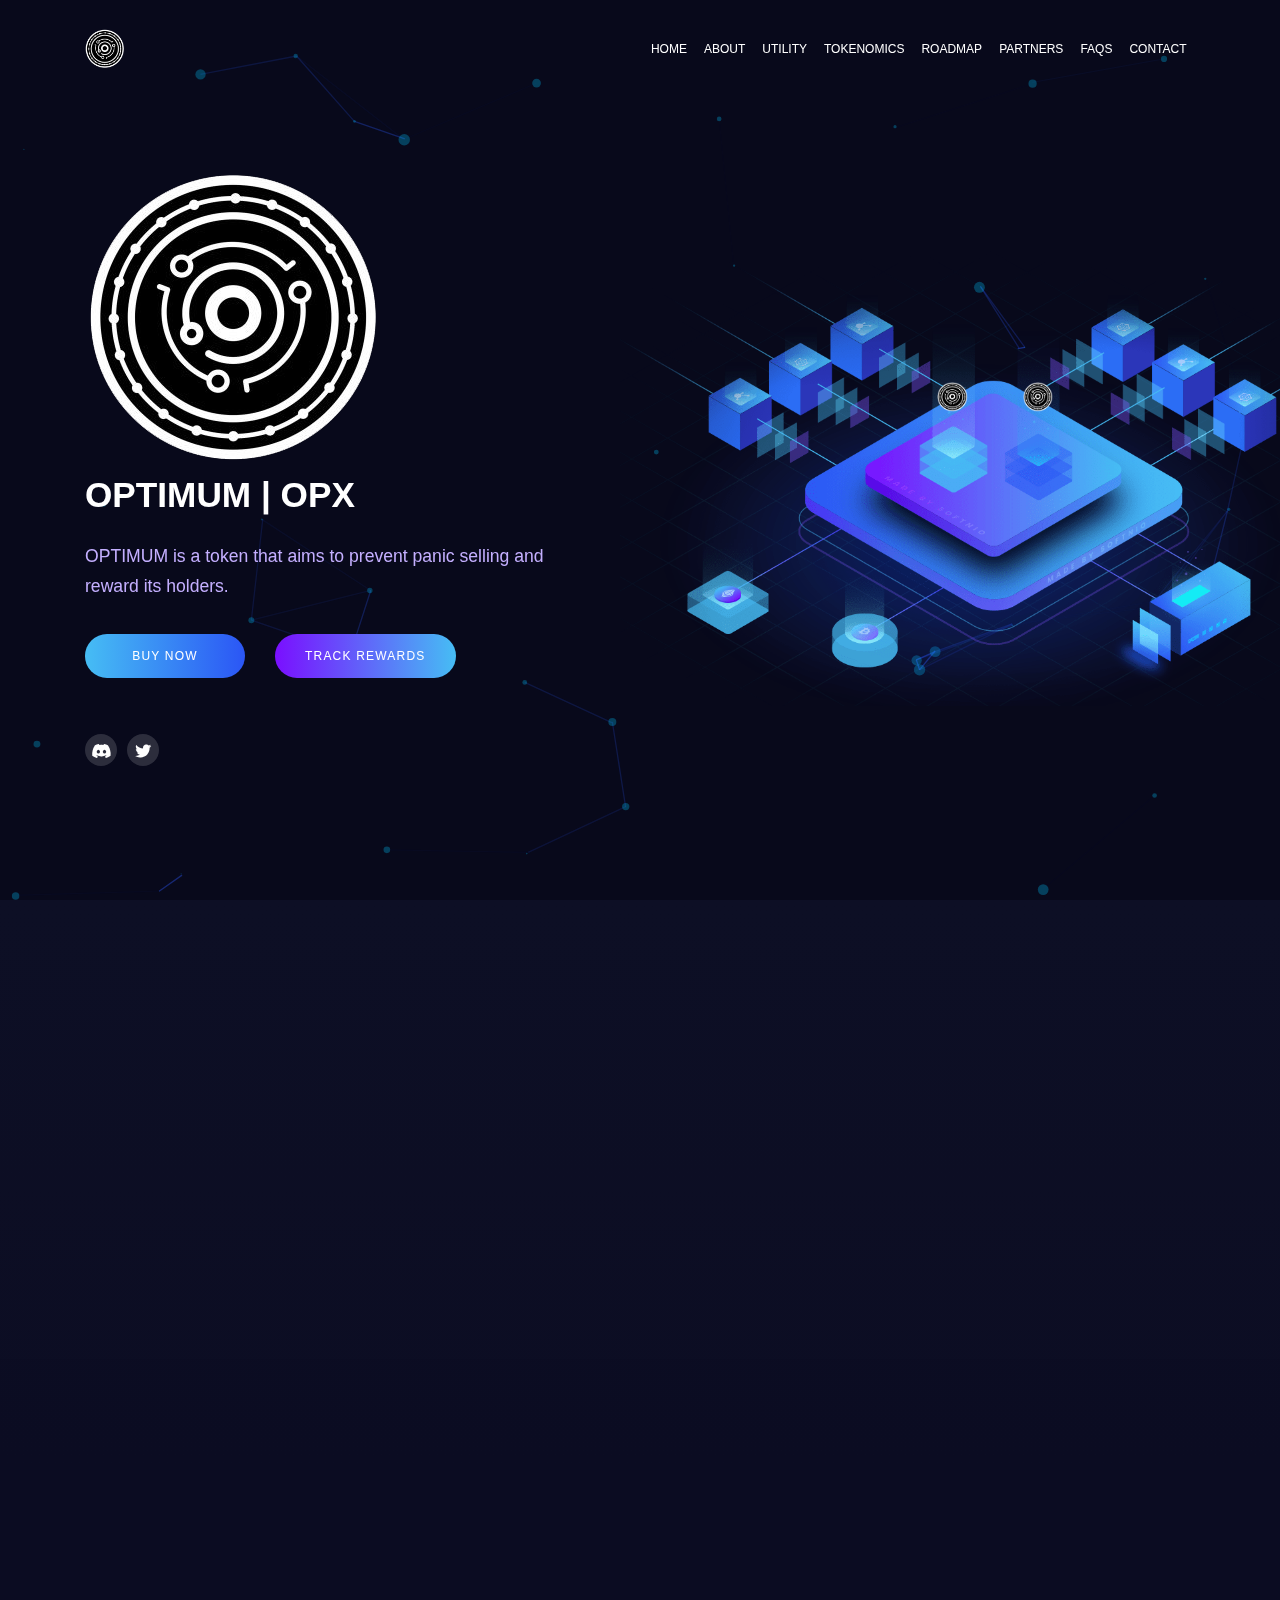
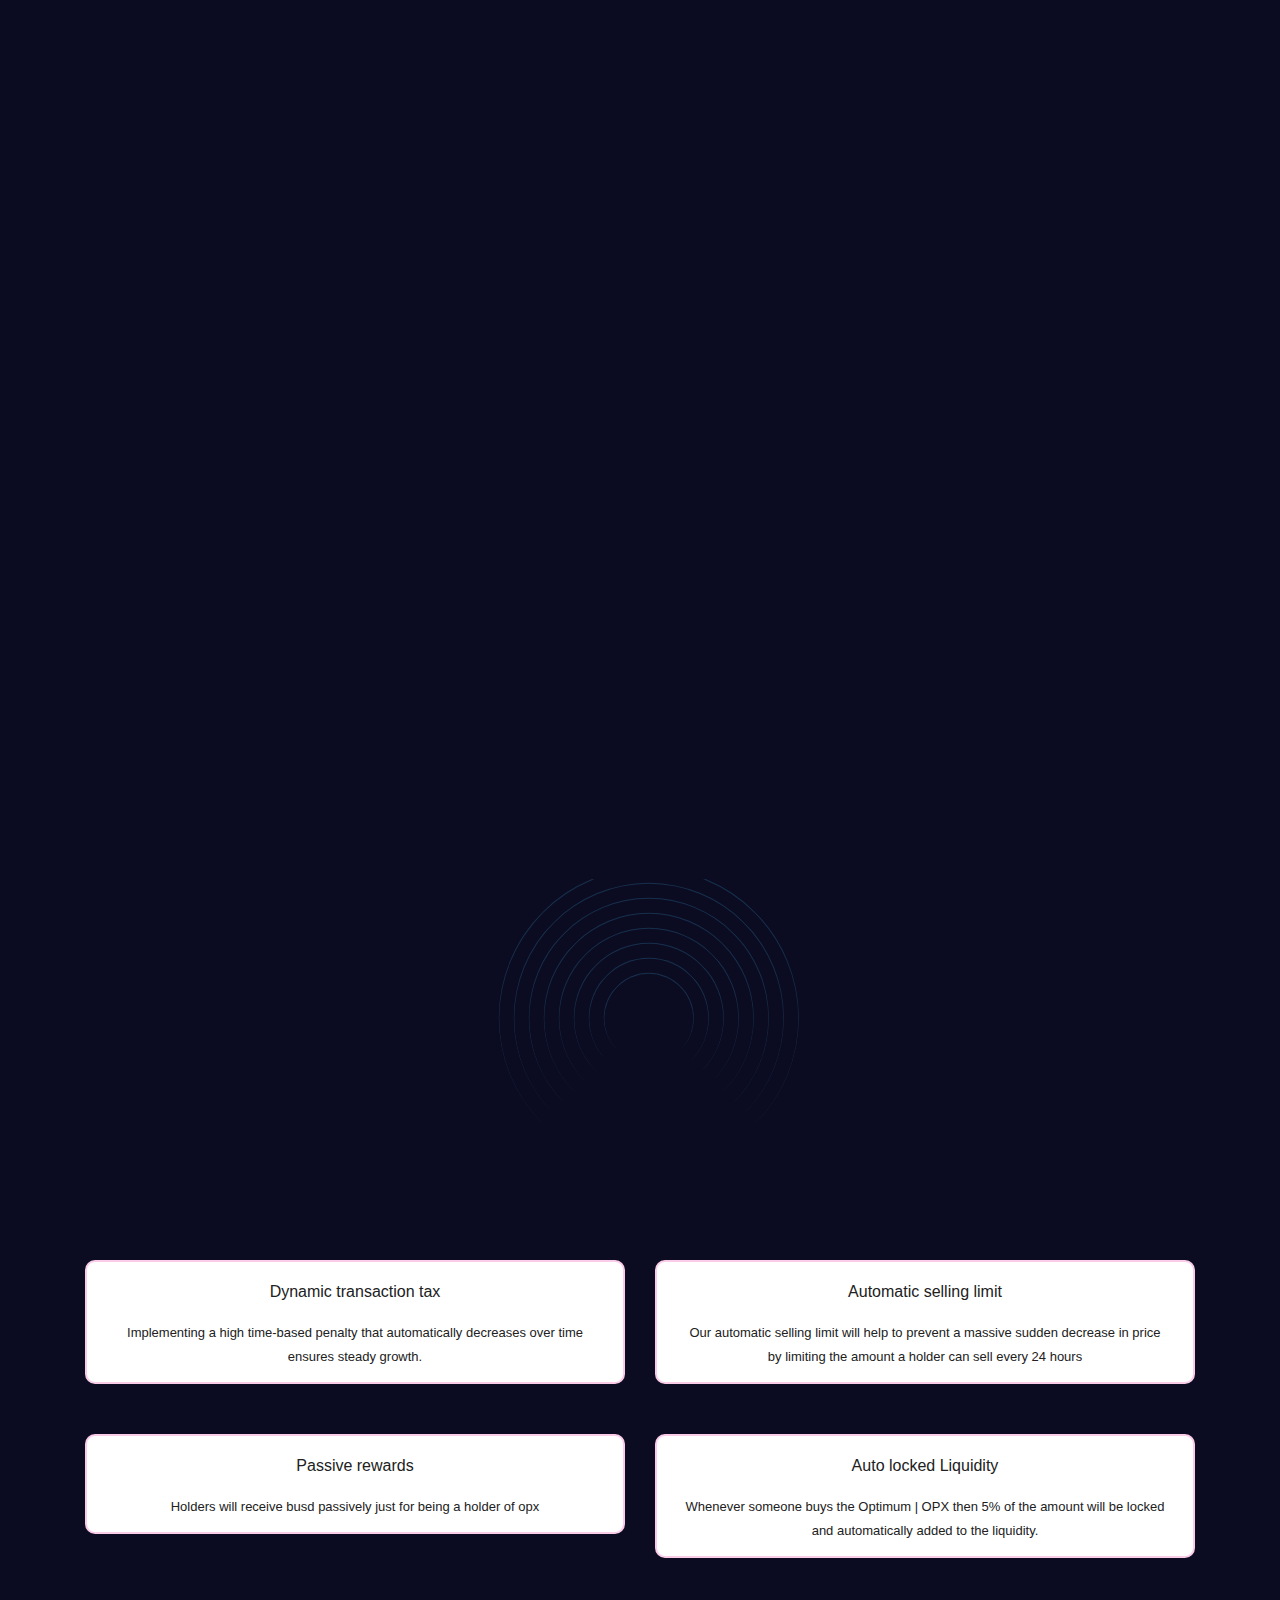
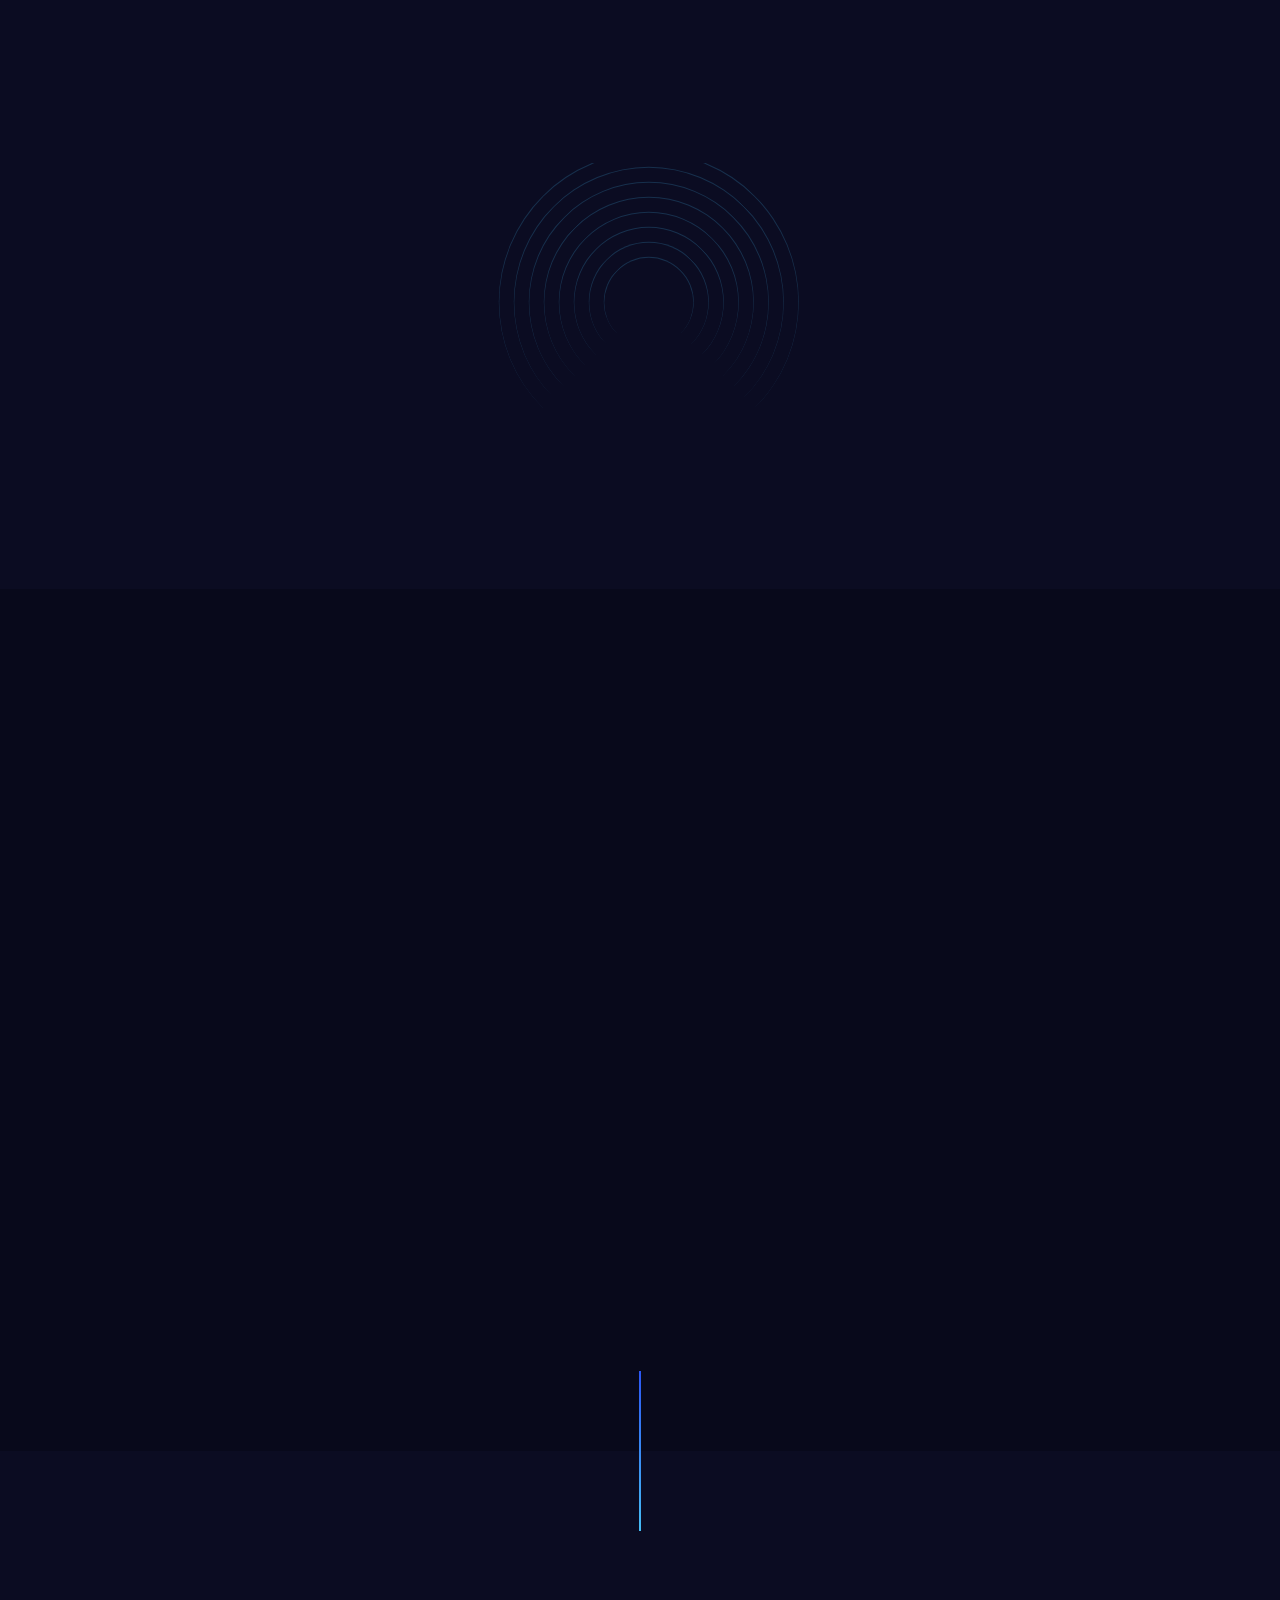
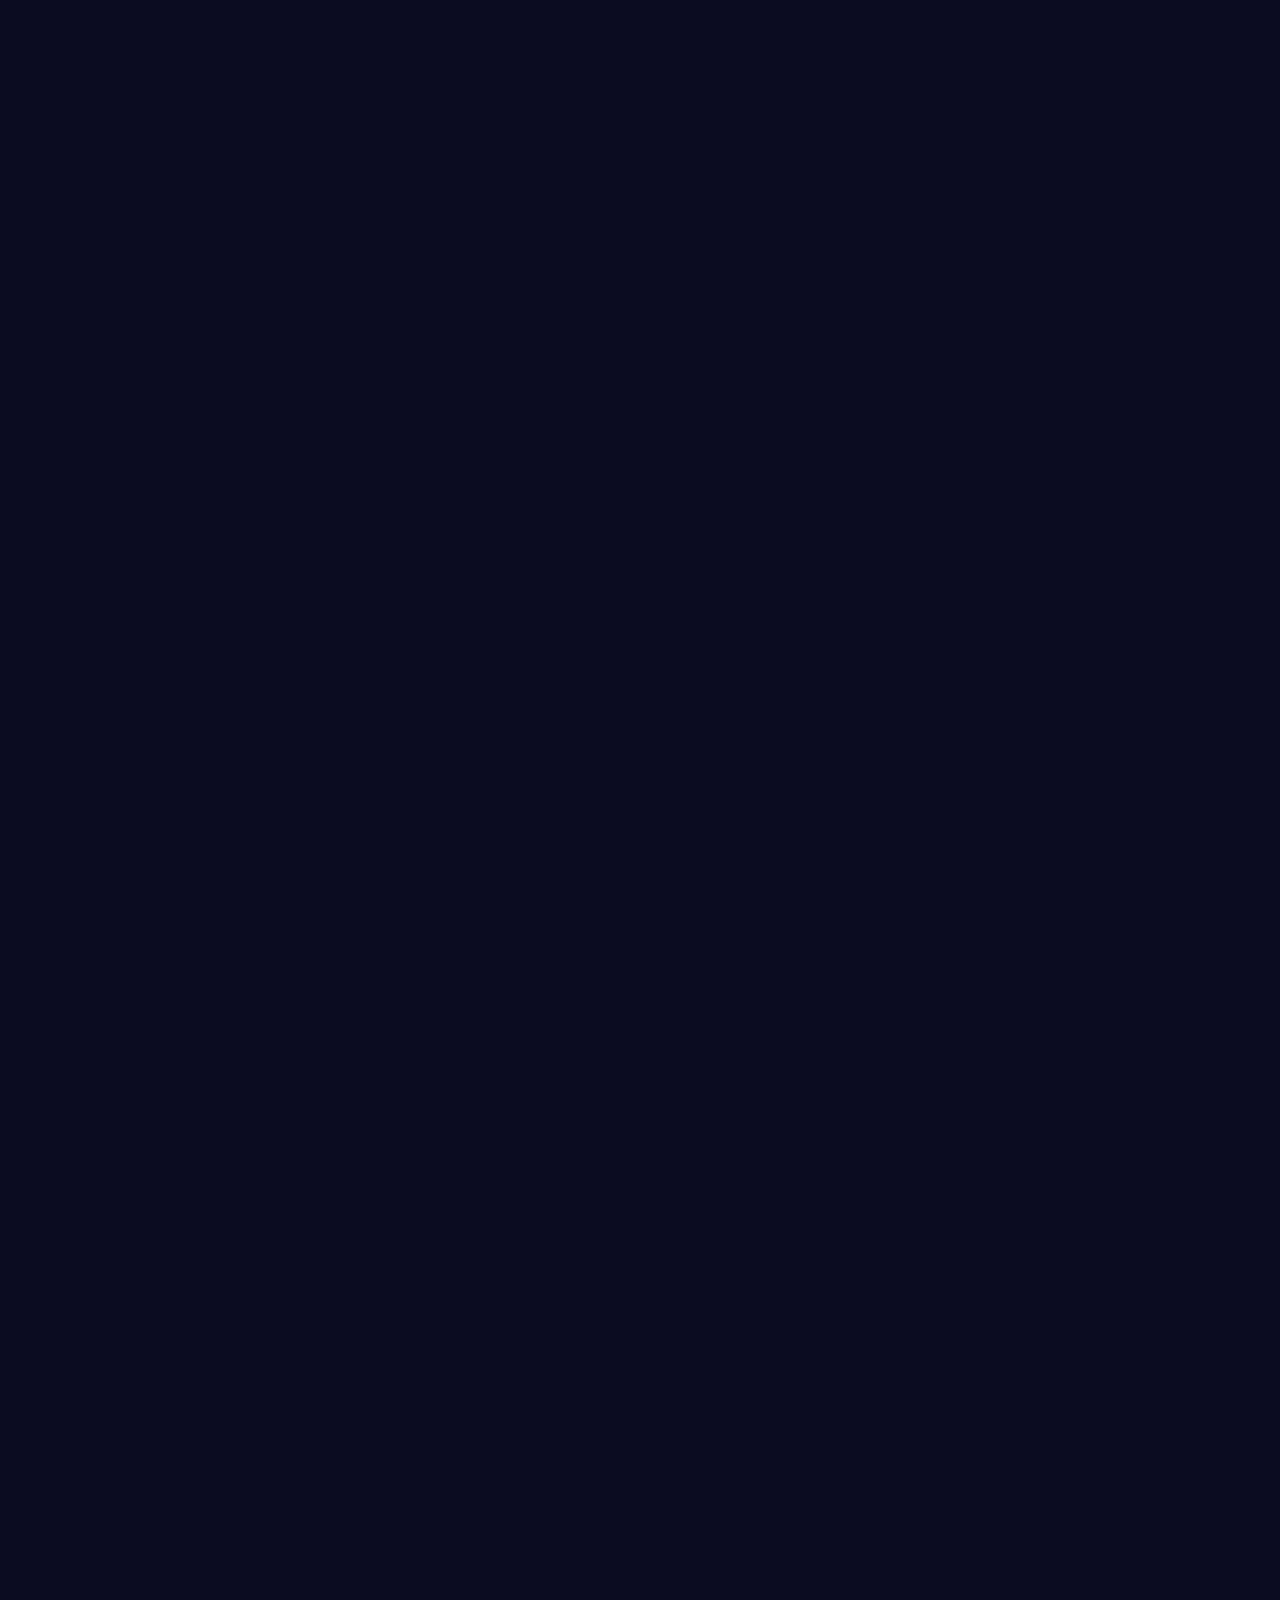
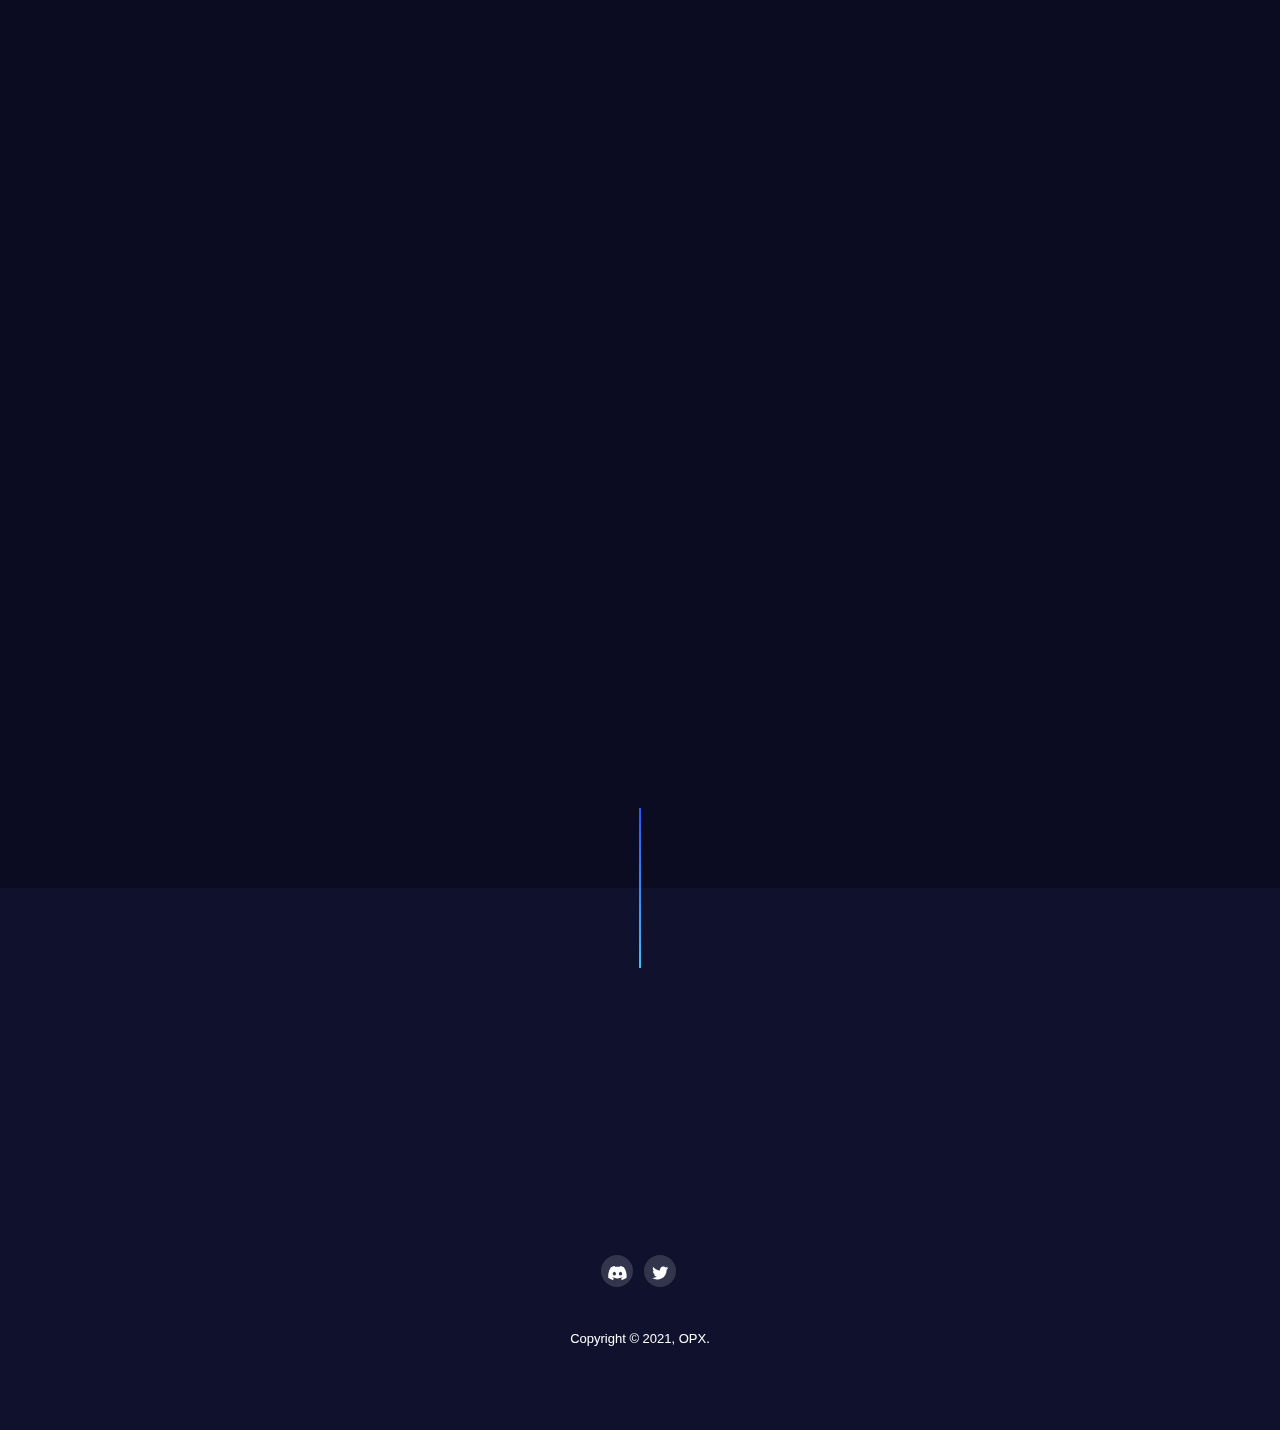
==== index.html @ 4431fa27 "done" ====
<!DOCTYPE html>
<html lang="zxx" class="js">
<head>
	<meta charset="utf-8">
<meta name="author" content="Softnio">
<meta name="viewport" content="width=device-width, initial-scale=1, shrink-to-fit=no">
<meta name="description" content="">
<!-- Fav Icon  -->
<link rel="shortcut icon" href="images/opx_logo.png">
<!-- Site Title  -->
<title>Optimum | OPX</title>
<!-- Bundle and Base CSS -->
<link rel="stylesheet" href="./assets/css/vendor.bundle.css">
<link rel="stylesheet" href="./assets/css/style-dark.css" id="changeTheme">
<!-- Extra CSS -->
<link rel="stylesheet" href="./assets/css/theme.css">
<link rel="stylesheet" href="./assets/css/custom.css">
<link href="https://cdnjs.cloudflare.com/ajax/libs/font-awesome/5.13.0/css/all.min.css" rel="stylesheet">



<style type="text/css">

.features-section {
    padding-top: 60px;
    padding-bottom: 50px;
}
.features-heading h2 {
    color: #212121;
    text-align: center;
    font-family: "Montserrat", sans-serif;
    font-size: 30px;
    font-weight: 400;
    padding-bottom: 10px;
}
.features-heading p {
    color: #212121;
    text-align: center;
    font-family: "Montserrat", sans-serif;
    font-size: 17px;
    font-weight: 300;
    padding-bottom: 70px;
}
.features-wrap {
    background: #fff none repeat scroll 0 0;
    border: 2px solid #fbcce8;
    border-radius: 10px;
    margin-bottom: 50px;
    padding: 20px 25px 13px;
}
.features-wrap h3 {
    color: #212121;
    text-align: center;
    font-family: "Montserrat", sans-serif;
    font-size: 16px;
    font-weight: 400;
    padding-bottom: 10px;
}
.features-wrap p {
    color: #212121;
    text-align: center;
    font-family: "Montserrat", sans-serif;
    font-size: 13px;
    font-weight: 300;
}
.features-wrap:hover {
    background: #fff none repeat scroll 0 0;
    border: 2px solid #fbcce8;
    border-radius: 10px;
    margin-bottom: 50px;
    padding: 20px 25px 13px;
    box-shadow: 0 7px 10px -3px gray;
    transition: 1s ease;
}
.features-img img {
    display: block;
    margin: 0px auto;
}



    
</style>




</head>


    <body class="nk-body body-wider theme-dark mode-onepage">

	<div class="nk-wrap">
		<header class="nk-header page-header is-transparent is-sticky is-shrink is-dark" id="header">
		    <!-- Header @s -->
            <div class="header-main">
                <div class="header-container container">
                    <div class="header-wrap">
                        <!-- Logo @s -->
                        <div class="header-logo logo animated" data-animate="fadeInDown" data-delay=".65">
                            <a href="./" class="logo-link">
                                <img class="logo-dark" src="./images/opx_logo.png" srcset="images/opx_logo.png 2x" alt="logo">
                                <img class="logo-light" src="./images/opx_logo.png" srcset="images/opx_logo.png 2x" alt="logo">

                            </a>
                        </div>

                        <!-- Menu Toogle @s -->
                        <div class="header-nav-toggle">
                            <a href="#" class="navbar-toggle" data-menu-toggle="example-menu-04">
                                <div class="toggle-line">
                                    <span></span>
                                </div>
                            </a>
                        </div>

                        <!-- Menu @s -->
                        <div class="header-navbar header-navbar-s1">
                            <nav class="header-menu" id="example-menu-04">
                                <ul class="menu menu-s2 animated" data-animate="fadeInDown" data-delay=".75">
                                    <li class="menu-item"><a class="menu-link nav-link" href="#home">Home</a></li>
                                    <li class="menu-item"><a class="menu-link nav-link" href="#about">About</a></li>
                                    <li class="menu-item"><a class="menu-link nav-link" href="#utility">Utility</a></li>
                                    <li class="menu-item"><a class="menu-link nav-link" href="#tokenomics">Tokenomics</a></li>
                                    <li class="menu-item"><a class="menu-link nav-link" href="#roadmap">Roadmap</a></li>
                                    <li class="menu-item"><a class="menu-link nav-link" href="#partners">Partners</a></li>
                                    <li class="menu-item"><a class="menu-link nav-link" href="#faqs">Faqs</a></li>
                                    <li class="menu-item"><a class="menu-link nav-link" href="#contact">Contact</a></li>
                                </ul>
                                <ul class="menu-btns animated" data-animate="fadeInDown" data-delay=".85">
                                    <!-- <li><a href="dapp.html" class="btn btn-rg btn-auto btn-outline btn-grad on-bg-theme btn-round"><span>Buy Now</span></a></li> -->
                                    
                                </ul>
                            </nav>
                        </div><!-- .header-navbar @e -->
                    </div>                                                
                </div>
            </div><!-- .header-main @e -->
            <!-- Banner @s -->
            <div class="header-banner bg-theme-dark">
                <div class="nk-banner">
                    <div class="banner banner-mask-fix banner-fs banner-single tc-light">
                        <div class="banner-wrap">
                            <div class="container">
                                <div class="row align-items-center justify-content-center gutter-vr-30px" id="home">
                                    <div class="col-lg-6 order-lg-last">
                                        <div class="banner-gfx banner-gfx-re-s3 animated" data-animate="fadeInUp" data-delay="1.25">
                                            <img src="./images/dark/gfx-d-dark.png" alt="header">
                                            <img class="banner-gfx-icon banner-gfx-icon-1" src="./images/opx_logo.png" alt="">
                                            <img class="banner-gfx-icon banner-gfx-icon-2" src="./images/opx_logo.png" alt="">
                                        </div>
                                    </div>
                                    <div class="col-lg-6">
                                        <div class="banner-caption wide-auto text-center text-lg-left">
                                            <img src="./images/opx_logo.png">
                                            <div class="cpn-head mt-0">
                                                <h1 class="title title-xl-2 title-semibold animated" data-animate="fadeInUp" data-delay="1.35">OPTIMUM | OPX</h1>
                                            </div>
                                            <div class="cpn-text cpn-text-s1">
                                                <p class="lead animated" data-animate="fadeInUp" data-delay="1.45">OPTIMUM is a token that aims to prevent panic selling and reward its holders.</p>
                                            </div>
                                            <div class="cpn-btns">
                                                <ul class="btn-grp animated" data-animate="fadeInUp" data-delay="1.55">
                                                    <li><a href="dapp.html" class="btn btn-md btn-grad btn-round">Buy Now</a></li>
                                                    <li><a href="#tokenomics" class="btn btn-md btn-grad btn-grad-alternet btn-round">Track Rewards</a></li>
                                                </ul>
                                            </div>
                                            <div class="cpn-social">
                                                <ul class="social">
                                                    <li class="animated" data-animate="fadeInUp" data-delay="1.65"><a href="https://discord.gg/6Gma3mVf8D"><em class="social-icon fab fa-discord"></em></a></li>
                                                    <li class="animated" data-animate="fadeInUp" data-delay="1.7"><a href="https://twitter.com/Optimumopx"><em class="social-icon fab fa-twitter"></em></a></li>
                                                    
                                                    
                                                </ul>
                                            </div>
                                        </div>
                                    </div><!-- .col -->
                                </div><!-- .row -->
                            </div>
                        </div>
                    </div>
                </div><!-- .nk-banner -->
                <div class="nk-ovm mask-c-dark shape-v mask-contain-bottom"></div>
                
                <!-- Place Particle Js -->
                <div id="particles-bg" class="particles-container particles-bg" data-pt-base="#00c0fa" data-pt-base-op=".3" data-pt-line="#2b56f5" data-pt-line-op=".5" data-pt-shape="#00c0fa" data-pt-shape-op=".2"></div>
            </div>
			<!-- .header-banner @e -->
		</header>
    
        <main class="nk-pages">
            <section class="section mask-c-blend-dark bg-theme-dark-alt tc-light ov-h" id="ico">
                <div class="container">
                    <!-- Block @s -->
                    <div class="nk-block nk-block-text-wrap" id="about">
                        <div class="row align-items-center justify-content-center justify-content-md-between gutter-vr-30px">
                            <div class="col-mb-9 col-sm-7 col-md-6 col-lg-5 order-md-last">
                                <div class="nk-block-img animated" data-animate="fadeInUp" data-delay=".1">
                                    <iframe width="560" height="315" src="https://www.youtube.com/embed/Paxa7x7nkhI" title="YouTube video player" frameborder="0" allow="accelerometer; autoplay; clipboard-write; encrypted-media; gyroscope; picture-in-picture" allowfullscreen></iframe>
                                    <!--<img src="./images/anim.gif" alt="app">-->
                                </div>
                            </div>
                            <div class="col-sm-10 col-md-6 text-center text-md-left">
                                <div class="nk-block-text">
                                    <h2 class="title animated" data-animate="fadeInUp" data-delay=".2">Prevent Panic Selling </h2>
                                    <p class="lead animated" data-animate="fadeInUp" data-delay=".3">Optimum aims to prevent panic selling by enacting a high 30% selling penalty for the first week (7 days) from the time each holder purchase their tokens. After 7 days of holding the token the penalty will be automatically decreased to 13%.</p>
                                    
                                    </a>
                                </div>
                            </div>
                        </div><!-- .row -->
                    </div><!-- .block @e -->
                </div>
            </section>
            <!-- // -->
            <section class="section bg-theme-dark-alt tc-light py-0 ov-h">
                <div class="container">
                    <!-- Block @s -->
                    <div class="nk-block nk-block-features-2">
                        <div class="row align-items-center gutter-vr-30px justify-content-center justify-content-md-between">
                            <div class="col-mb-9 col-sm-7 col-md-6 col-lg-5">
                                <div class="gfx py-4 animated" data-animate="fadeInUp" data-delay=".1">
                                    <img src="./images/anim2.gif" alt="gfx">
                                </div>
                            </div><!-- .col -->
                            <div class="col-sm-10 col-md-6 text-center text-md-left">
                                <!-- Section Head @s -->
                                <div class="nk-block-text">
                                    <h4 class="title title-lg animated" data-animate="fadeInUp" data-delay=".2">About</h4>
                                    <p class="lead animated" data-animate="fadeInUp" data-delay=".3">OPX was designed to deter panic-selling with a high selling penalty for the first 3 months. Every time when a holder buys OPX, after 3 months (92 days) from that purchase date the fee will automatically decrease 5%. Also OPX will have community voting where holders can vote on what the funds in the community wallet go towards.</p>
                                   
                                </div>
                            </div>
                        </div><!-- .row -->
                    </div><!-- .block @e -->
                </div>
            </section>


            <section class="section bg-theme tc-light">
                <div class="container">

                            <h4 class="title title-lg animated text-center" data-animate="fadeInUp" data-delay=".2">OPTIMUM SOLUTION</h4>
                            <br>
                            <br>
                    <div class="nk-block nk-block-features-2">
                        <div class="row align-items-center gutter-vr-30px justify-content-center justify-content-md-between">
                            
                            <!-- <div class="col-mb-9 col-sm-3 col-md-3 col-lg-3">
                                <div>
                                    <h5>Industry Problem</h5>
                                    <br>
                                    <h6 class="title title-s6 title-xs-s2">Panic-Selling</h6>
                                    <h6 class="title title-s6 title-xs-s2">Holders don't have input on projects</h6>
                                    <h6 class="title title-s6 title-xs-s2">No assets to back projects</h6>
                                    <h6 class="title title-s6 title-xs-s2">Holders Losing gains</h6>
                                    <h6 class="title title-s6 title-xs-s2">Lack of community engagement</h6>
                                </div> 
                               </div> 
                            <div class="col-mb-9 col-sm-3 col-md-3 col-lg-3">
                                <div>
                                    <h5>Optimum Solution</h5>
                                    <br>
                                    <h6 class="title title-s6 title-xs-s2">High early selling penalty</h6>
                                    <h6 class="title title-s6 title-xs-s2">Community Voting</h6>
                                    <h6 class="title title-s6 title-xs-s2">Assets gained from fund wallet</h6>
                                    <h6 class="title title-s6 title-xs-s2">Time-based fee penalty</h6>
                                    <h6 class="title title-s6 title-xs-s2">Consistently engage with holders</h6>
                                </div>
                            </div>  -->
                            <div class="col-sm-10 col-md-6 text-center text-md-left col-lg-6">
                                <div class="nk-block-text">
                                    <h5 class="animated text-center" data-animate="fadeInUp" data-delay=".2">INDUSTRY CHALLENGES | Our Solutions</h5>
                                    <br>
                                    <p class="lead animated text-center" data-animate="fadeInUp" data-delay=".3">Optimum was created with the mission of solving some of the greatest problems that are present in the market which includes manipulation, tweets, and panic-selling. That is why we impose a very high selling penalty for the first 7 days to act as a deterrent to these issues.</p>
                                   
                                </div>
                            </div>
                        </div> 
                    </div> 
                </div>
            </section>
            <!-- // -->


            <section class="section bg-theme-dark-alt tc-light">
                <div class="container">
                    <div class="section-head text-center wide-auto-sm tc-light" id="utility">
                        <div class="section-head-line">
							<span class="line-1"></span><span class="line-2"></span><span class="line-3"></span><span class="line-4"></span>
							<span class="line-5"></span><span class="line-6"></span><span class="line-7"></span><span class="line-8"></span>
						</div>
                        <h2 class="title title-s4 animated" data-animate="fadeInUp" data-delay=".1" title="APPS">Functions</h2>
                        <p class="animated" data-animate="fadeInUp" data-delay=".2">Optimum will focus on 3 core functions for the project.</p>
                    </div>
                    <!-- Block @s -->
                    <div class="nk-block nk-block-text-wrap">
                        <div class="row align-items-center justify-content-center justify-content-md-between gutter-vr-30px">


                            <section id="features" class="features-section">
        <div class="container">
            <div class="row wow fadeIn" data-wow-delay="0.2s" style="visibility: visible; animation-delay: 0.2s; animation-name: fadeIn;">
                
                <!--col-md-12-->
                <div class="col-md-6 col-lg-6 features-text">
                    <div class="features-wrap">
                        <div class="features-content">
                            <h3>Dynamic transaction tax</h3>
                            <p>Implementing a high time-based penalty that automatically decreases over time ensures steady growth.</p>
                        </div>
                        <!--features-content-->
                    </div>
                    <!--features-wrap-->
                    <div class="features-wrap">
                        <div class="features-content">
                            <h3>Passive rewards </h3>
                            <p>Holders will receive busd passively just for being a holder of opx</p>
                        </div>
                        <!--features-content-->
                    </div>
                    
                </div>
                <!--
                <div class="col-md-4 col-lg-4 hidden-md-down">
                    <div class="features-img">
                        <img src="./images/opx_logo.png" alt="features-img">
                    </div>
                    
                </div>
                -->
                <div class="col-md-6 col-lg-6 features-text">
                    <div class="features-wrap">
                        <div class="features-content">
                            <h3>Automatic selling limit </h3>
                            <p>Our automatic selling limit will help to prevent a massive sudden decrease in price by limiting the amount a holder can sell every 24 hours</p>
                        </div>
                        <!--features-content-->
                    </div>
                    <!--features-wrap-->
                    <div class="features-wrap">
                        <div class="features-content">
                            <h3>Auto locked Liquidity</h3>
                            <p>Whenever someone buys the Optimum | OPX then 5% of the amount will be locked and automatically added to the liquidity.</p>
                        </div>
                        <!--features-content-->
                    </div>
                    <!--features-wrap-->
                    
                    <!--features-wrap-->
                </div>
                <!--col-md-6-->
            </div>
            <!--row-->
        </div>


        <!--container-->
    </section>


                        </div><!-- .row -->
                    </div><!-- .block @e -->
                </div>
            </section>
            <!-- // -->

            <section class="section bg-theme-dark-alt tc-light">
                <div class="container">
                    <div class="section-head text-center wide-auto-sm tc-light" id="utility">
                        <div class="section-head-line">
                            <span class="line-1"></span><span class="line-2"></span><span class="line-3"></span><span class="line-4"></span>
                            <span class="line-5"></span><span class="line-6"></span><span class="line-7"></span><span class="line-8"></span>
                        </div>
                        <h2 class="title title-s4 animated" data-animate="fadeInUp" data-delay=".1" title="Trust Wallet">Buy using TrustWallet</h2>
                        <p class="animated" data-animate="fadeInUp" data-delay=".2">Follow the steps below to buy our token on TrustWallet.</p>
                    </div>
                    <!-- Block @s -->
                    <div class="nk-block nk-block-text-wrap">
                        <div class="row align-items-center justify-content-center justify-content-md-between gutter-vr-30px">


<!-- <section id="features" class="features-section text-center">
        <div class="container" class="text-center">
            <div class="row wow fadeIn" data-wow-delay="0.2s" style="visibility: visible; animation-delay: 0.2s; animation-name: fadeIn;">
                
                <div class="col-md-6 col-lg-6 features-text">
                    <div class="features-wrap">
                        <div class="features-content">
                            <h3>Step 1</h3>
                            <p>Open your trustwallet app and Goto Dapps Tab.</p>
                        </div>
                    </div>
                    <div class="features-wrap">
                        <div class="features-content">
                            <h3>Step 3</h3>
                            <p>Now Click on Connect to connect your wallet and give permission.</p>
                        </div>
                    </div>
                </div> 
                <div class="col-md-6 col-lg-6 features-text">
                    <div class="features-wrap">
                        <div class="features-content">
                            <h3>Step 2</h3>
                            <p>Enter our website url https://opx.gorengo.com/ And Click Buy Now</p>
                        </div>
                    </div>
                    <div class="features-wrap">
                        <div class="features-content">
                            <h3>Step 4</h3>
                            <p>Now enter the amount you want to buy and Click Buy. Voila!</p>
                        </div>
                    </div>
                </div>
            </div>
        </div> -->
</section>


                        </div><!-- .row -->
                    </div><!-- .block @e -->
                </div>
            </section>

            <section class="section section-tokensale tc-light bg-theme-dark" id="tokenomics">
                <!-- Block @s -->
                <div class="container">
                    <div class="section-head text-center wide-auto-sm">
                        <h2 class="title title-s4 animated" data-animate="fadeInUp" data-delay=".1" title="TOKEN">Tokenomics</h2>
                        
                    </div>
                    <div class="nk-block nk-block-token mgb-m30">
                        <div class="row align-items-center justify-content-between gutter-vr-50px">
                            <div class="col-lg-6">
                                <div class="row gutter-vr-30px">
                                    <div class="col-sm-6">
                                        <div class="stage-info animated" data-animate="fadeInUp" data-delay=".3">
                                            <h6 class="title title-s6 title-xs-s2">Token Name</h6>
                                            <p>Optimum</p>
                                        </div>
                                    </div><!-- .col  -->
                                    <div class="col-sm-6">
                                        <div class="stage-info animated" data-animate="fadeInUp" data-delay=".3">
                                            <h6 class="title title-s6 title-xs-s2">Token Symbol</h6>
                                            <p>OPX</p>
                                        </div>
                                    </div><!-- .col  -->
                                    <div class="col-sm-6">
                                        <div class="stage-info animated" data-animate="fadeInUp" data-delay=".3">
                                            <h6 class="title title-s6 title-xs-s2">Network</h6>
                                            <p>Binance Smart Chain (BSC)</p>
                                        </div>
                                    </div><!-- .col  -->
                                    <div class="col-sm-6">
                                        <div class="stage-info animated" data-animate="fadeInUp" data-delay=".3">
                                            <a href="https://www.bscscan.com/address/0xC25ce2B778B8dbB9D42534931AacE9e102b036b0">
                                            <h6 class="title title-s6 title-xs-s2">Contract Address</h6>
                                            <p>0xC25ce2B778B8dbB9D42534931AacE9e102b036b0</p>
                                            </a>
                                        </div>
                                    </div><!-- .col  -->
                                    <div class="col-sm-6">
                                        <div class="stage-info animated" data-animate="fadeInUp" data-delay=".4">
                                            <h6 class="title title-s6 title-xs-s2">Total Supply</h6>
                                            <p>1,000,000,000,000 OPX</p>
                                        </div>
                                    </div><!-- .col  -->
                                    <div class="col-sm-6">
                                        <div class="stage-info animated" data-animate="fadeInUp" data-delay=".5">
                                            <h6 class="title title-s6 title-xs-s2">Marketing Wallet</h6>
                                            <p>1 Billion OPX</p>
                                        </div>
                                    </div><!-- .col  -->
                                    
                                    <div class="col-sm-6">
                                        <div class="stage-info animated" data-animate="fadeInUp" data-delay=".6">
                                            <h6 class="title title-s6 title-xs-s2">Acceptable currencies</h6>
                                            <p>BNB (Smart Chain)</p>
                                        </div>
                                    </div><!-- .col  -->

                                    <div class="col-sm-6">
                                        <div class="stage-info animated" data-animate="fadeInUp" data-delay=".7">
                                            <h6 class="title title-s6 title-xs-s2">Goes to community fund</h6>
                                            <p>3% within the 7 days/1% after 7 days</p>
                                        </div>
                                    </div>

                                    <div class="col-sm-6">
                                        <div class="stage-info animated" data-animate="fadeInUp" data-delay=".8">
                                            <h6 class="title title-s6 title-xs-s2">Goes to Holders</h6>
                                            <p>20% within the 7 days/8% after 7 days</p>
                                        </div>
                                    </div>

                                    <div class="col-sm-6">
                                        <div class="stage-info animated" data-animate="fadeInUp" data-delay=".9">
                                            <h6 class="title title-s6 title-xs-s2">Auto locked Liquidity</h6>
                                            <p> 5% within the 7 days/2% after the 7 days</p>
                                        </div>
                                    </div>


                                    
                                </div><!-- .row  -->
                            </div>
                            <!-- <div class="col-lg-5">
                                <div class="token-status token-status-s5 bg-theme-alt round no-bd animated" data-animate="fadeInUp" data-delay=".9">
                                    <div class="token-box token-box-s3">
                                        <div class="countdown-s3 countdown-s4 countdown" data-date="2021/08/10"></div>
                                    </div>
                                    <div class="token-action">
                                        <a class="btn btn-md btn-grad btn-grad-alternet btn-round" href="dapp.html">Join &amp; Buy Token</a>
                                    </div>
                                    <ul class="icon-list">
                                        <li><em class="fab fa-bitcoin"></em></li>
                                        <li><em class="fas fa-won-sign"></em></li>
                                        <li><em class="fab fa-cc-visa"></em></li>
                                        <li><em class="fab fa-cc-mastercard"></em></li>
                                    </ul>
                                    
                                </div>
                                <div class="stage-info">
                                    <br>
                                    <br>
                                        <h6 class="title title-s6 title-xs-s2">First 3 Months: 10% community wallet, 15% distributed to holders, 5% liquidity pool.</h6>
                                        <br>
                                        <h6 class="title title-s6 title-xs-s2">After 3 months: 2% community wallet, 2% distributed to holders, 1% liquidity pool.</h6>
                                </div>
                            </div> -->

                            



                        </div>
                    </div><!-- .block @e -->
                    
                   
                </div>

            </section>

            
            <!-- // -->
            <section class="section bg-theme tc-light section-connect" id="roadmap">
                <div class="container ov-h">
                    <div class="section-head text-center wide-auto-sm">
                        <h2 class="title title-s4 animated" data-animate="fadeInUp" data-delay=".1" title="Roadmap">Our Roadmap</h2>
                    </div><!-- .section-head @e -->
                </div>
                    <!-- Block @s -->
                <div class="nk-block ov-h">
                    <div class="container">
                        <div class="roadmap-list animated" data-animate="fadeInUp" data-delay=".2">
                            <div class="roadmap-item roadmap-item-sm roadmap-done">
                                <div class="roadmap-innr">
                                    <h6 class="roadmap-title roadmap-title-s2">1st Quarter 2022</h6>
                                    <p>Will be holding the 1st community vote to invest using the funds in the community wallet.</p>
                                    <p>Make a effort to be listed on more exchanges.</p>
                                </div>
                            </div><!-- .roadmap-item -->
                            <div class="roadmap-item roadmap-done">
                                <div class="roadmap-innr">
                                    <h6 class="roadmap-title roadmap-title-s2">2nd Quarter 2022</h6>
                                    <p>Optimum Nft marketplace
                                        We will be launching Exclusive limited NFTs that will have different rankings based on rarity</p>
                                </div>
                            </div>
                            <div class="roadmap-item roadmap-item-lg">
                                <div class="roadmap-innr">
                                    <h6 class="roadmap-title roadmap-title-s2">3rd Quarter</h6>
                              <p>Optimum Cross-chain launchpad </p>      
                              <p>We will be launching a low flat-fee cross-chain launchpad that will be retail investor friendly </p>
                                </div>
                            </div>
                            <div class="roadmap-item">
                                <div class="roadmap-innr" style="padding-left:10px; min-width:270px">
                                    <h6 class="roadmap-title roadmap-title-s2">4th Quarter 2022</h6>
                                    <p>Optimum crypto escrow platform 
                                        We will provide additional details at a later date</p>
                                </div>
                            </div>
                            
                        </div>
                    </div>
                </div><!-- .block @e -->
            </section>
            <!-- // -->
            
           
            <!-- // -->
            
            <!-- // -->
            
            <section class="section bg-theme tc-light pb-0" id="faqs">
                <div class="container">
                    <div class="section-head text-center wide-auto-sm">
                        <h2 class="title title-s4 animated" data-animate="fadeInUp" data-delay=".1" title="FAQS">Frequently Asked Questions</h2>
                        <p class="animated" data-animate="fadeInUp" data-delay=".2"></p>
                    </div><!-- .section-head @e -->
                    <!-- Block @s -->
                    <div class="nk-block">
                        <div class="row justify-content-center">
                            <div class="col-xl-8 col-lg-10">
                                <ul class="nav tab-nav tab-nav-line mgb-r animated" data-animate="fadeInUp" data-delay=".3">
                                    <li><a class="active" data-toggle="tab" href="#general-questions-19">General</a></li>
                                </ul>
                                <div class="tab-content animated" data-animate="fadeInUp" data-delay=".4">
                                    <div class="tab-pane fade show active" id="general-questions-19">
                                        <div class="accordion accordion-faq" id="faq-67">
                                            <div class="accordion-item accordion-item-s4 bg-theme-alt">
                                                <h5 class="accordion-title" data-toggle="collapse" data-target="#faq-67-1">
                                                    Why is the penalty 30% for 1 week (7 days) on each sell transaction?
                                                    <span class=""></span>
                                                </h5>
                                                <div id="faq-67-1" class="collapse show" data-parent="#faq-67">
                                                    <div class="accordion-content">
                                                        <p>Answer: The reason behind the high transaction fee for 7 days is to keep everyone from panic-selling and most holders will have a different selling point which will prevent a major sell-off.</p>
                                                    </div>
                                                </div>
                                            </div>
                                            <div class="accordion-item accordion-item-s4 bg-theme-alt">
                                                <h5 class="accordion-title collapsed" data-toggle="collapse" data-target="#faq-67-2">
                                                    What happens after i hold for 1 week (7 days)?
                                                    <span class=""></span>
                                                </h5>
                                                <div id="faq-67-2" class="collapse" data-parent="#faq-67">
                                                    <div class="accordion-content">
                                                        <p>After 7 days of holding the token the 30% selling penalty will automatically decrease to 13%. </p>
                                                           <p>1% to marketing wallet </p>
                                                           <p>8% distributed to holders </p>
                                                           <p>2% goes to liquidity pool </p>
                                                           <p>2% goes to team</p>
                                                    </div>
                                                </div>
                                            </div>
                                            <div class="accordion-item accordion-item-s4 bg-theme-alt">
                                                <h5 class="accordion-title collapsed" data-toggle="collapse" data-target="#faq-67-3">
                                                    Is this project better suited for long term holders?
                                                    <span class=""></span>
                                                </h5>
                                                <div id="faq-67-3" class="collapse" data-parent="#faq-67">
                                                    <div class="accordion-content">
                                                        <p>We recommend our holders to hold for long term, but if holders want to realize their profits sooner, then we recommend holders just hold opx for 7 days.</p>
                                                    </div>
                                                </div>
                                            </div>
                                            <div class="accordion-item accordion-item-s4 bg-theme-alt">
                                                <h5 class="accordion-title collapsed" data-toggle="collapse" data-target="#faq-67-4">
                                                    What happens after i hold for 3 months (92 days)? 
                                                    <span class=""></span>
                                                </h5>
                                                <div id="faq-67-4" class="collapse" data-parent="#faq-67">
                                                    <div class="accordion-content">
                                                        <p>After 3 months of holding the token the 30% selling penalty will automatically decrease to 5%.
                                                            <br>2% to community wallet
                                                            <br>2% distributed to holders
                                                            <br>1% goes to auto-locked lp</p>
                                                    </div>
                                                </div>
                                            </div>
                                            <div class="accordion-item accordion-item-s4 bg-theme-alt">
                                                <h5 class="accordion-title collapsed" data-toggle="collapse" data-target="#faq-67-5">
                                                    What happens to the raised funds from the (OPX) presale?
                                                    <span class=""></span>
                                                </h5>
                                                <div id="faq-67-4" class="collapse" data-parent="#faq-67">
                                                    <div class="accordion-content">
                                                        <p>The raised funds will be locked on deeplock and used as the liquidity on pancakeswap.</p>
                                                    </div>
                                                </div>
                                            </div>
                                        </div>
                                    </div>
                                    
                                </div>
                            </div><!-- .col -->
                        </div><!-- .row -->
                    </div><!-- .block @e -->
                </div>
            </section>
            <!-- // -->
            <section class="section section-contact bg-theme tc-light" id="contact">
                <div class="container">
                    <div class="section-head text-center wide-auto-sm">
                        <h2 class="title title-s4 animated" data-animate="fadeInUp" data-delay=".1" title="Contact">Contact OPX</h2>
                        <p class="animated" data-animate="fadeInUp" data-delay=".2">Any question? Reach out to us and we’ll get back to you shortly.</p>
                    </div><!-- .section-head @e -->
                    <!-- Block @s -->
                    <div class="nk-block block-contact">
                        <div class="row justify-content-center text-center">
                            <div class="col-xl-8 col-lg-10">
                                <ul class="contact-list contact-list-s1 flex-wrap flex-md-nowrap pdb-l">
                                    
                                    <li class="animated" data-animate="fadeInUp" data-delay=".4">
                                        <em class="contact-icon fas fa-envelope"></em>
                                        <div class="contact-text">
                                           <a href="mailto:contact@Optimumopx.net"><span>contact@Optimumopx.net</span></a>
                                        </div>
                                    </li>
                                    <li class="animated" data-animate="fadeInUp" data-delay=".5">
                                        <a href="https://discord.gg/6Gma3mVf8D">
                                        <em class="contact-icon fas fa-paper-plane"></em>
                                        <div class="contact-text">
                                            <span>Join us on Discord</span>
                                        </div></a>

                                    </li>
                                </ul>
                            </div><!-- .col -->
                            <div class="col-xl-8 col-lg-10">
                                <div class="contact-wrap p-0">
                                    <form id="contact-form-01" class="contact-form nk-form-submit" action="form/contact.php" method="post">
                                        <div class="field-item field-item-center animated" data-animate="fadeInUp" data-delay=".6">
                                            <input name="contact-name" type="text" class="input-line required">
                                            <label class="field-label field-label-line">Your Name</label>
                                        </div>
                                        <div class="field-item field-item-center animated" data-animate="fadeInUp" data-delay=".7">
                                            <input name="contact-email" type="email" class="input-line input-line-center required email">
                                            <label class="field-label field-label-line">Your Email</label>
                                        </div>
                                        <div class="field-item field-item-center animated" data-animate="fadeInUp" data-delay=".8">
                                            <textarea name="contact-message" class="input-line input-line-center input-textarea required"></textarea>
                                            <label class="field-label field-label-line">Your Message</label>
                                        </div>
                                        <input type="text" class="d-none" name="form-anti-honeypot" value="">
                                        <div class="field-wrap animated" data-animate="fadeInUp" data-delay=".9">
                                            <button type="submit" class="btn btn-round btn-lg btn-grad">Submit</button>
                                            <div class="form-results"></div>
                                        </div>
                                    </form>
                                </div>
                            </div><!-- .col -->
                        </div><!-- .row -->
                    </div><!-- .block @e -->
                </div>
            </section>
            <!-- // -->
        </main>
        <footer class="nk-footer bg-theme-alt section-connect">
            <div class="section section-m pb-0 tc-light ov-h">
                <div class="container py-4">
                    <!-- Block @s -->
                    <div class="nk-block pb-lg-5">
                        <div class="row justify-content-center text-center">
                            <div class="col-lg-6 col-md-9">
                                <div class="wide-auto-sm section-head section-head-sm pdb-r">
                                    <h4 class="title title-md animated" data-animate="fadeInUp" data-delay=".1">Don't miss out, Stay updated</h4>
                                </div>
                                <form action="form/subscribe.php" class="nk-form-submit" method="post">
                                    <div class="field-inline field-inline-round field-inline-s2-sm bg-theme-dark-alt shadow-soft animated" data-animate="fadeInUp" data-delay=".2">
                                        <div class="field-wrap">
                                            <input class="input-solid input-solid-md required email" type="text" name="contact-email" placeholder="Enter your email">
                                            <input type="text" class="d-none" name="form-anti-honeypot" value="">
                                        </div>
                                        <div class="submit-wrap">
                                            <button class="btn btn-md btn-round btn-grad h-100">Subscribe</button>
                                        </div>
                                    </div>
                                    <div class="form-results"></div>
                                </form>
                            </div>
                        </div>
                    </div><!-- .block @e -->
                </div>
                <div class="nk-ovm shape-contain shape-center-top shape-p"></div>
            </div>
            <div class="section section-footer section-s tc-light bg-transparent">
                <div class="container">
                    <!-- Block @s -->
                    <div class="nk-block block-footer">
                        <div class="row">
                            <div class="col">
                                <div class="wgs wgs-text text-center mb-3">
                                    <ul class="social pdb-m justify-content-center">
                                        <li><a href="https://discord.gg/6Gma3mVf8D"><em class="social-icon fab fa-discord"></em></a></li>
                                        <li><a href="https://twitter.com/Optimumopx"><em class="social-icon fab fa-twitter"></em></a></li>
                                        
                                        
                                    </ul>
                                    <div class="copyright-text copyright-text-s3 pdt-m">
                                        <p><span class="d-sm-block">Copyright &copy; 2021, OPX.</p>
                                    </div>
                                </div>
                            </div>
                        </div>
                    </div><!-- .block @e -->
                </div>
            </div>
        </footer>
	</div>
	
	<div class="preloader"><span class="spinner spinner-round"></span></div>
	
	<!-- JavaScript -->
	<script src="./assets/js/jquery.bundle.js"></script>
	<script src="./assets/js/scripts.js"></script>
	<script src="./assets/js/charts.js"></script>
</body>

</html>
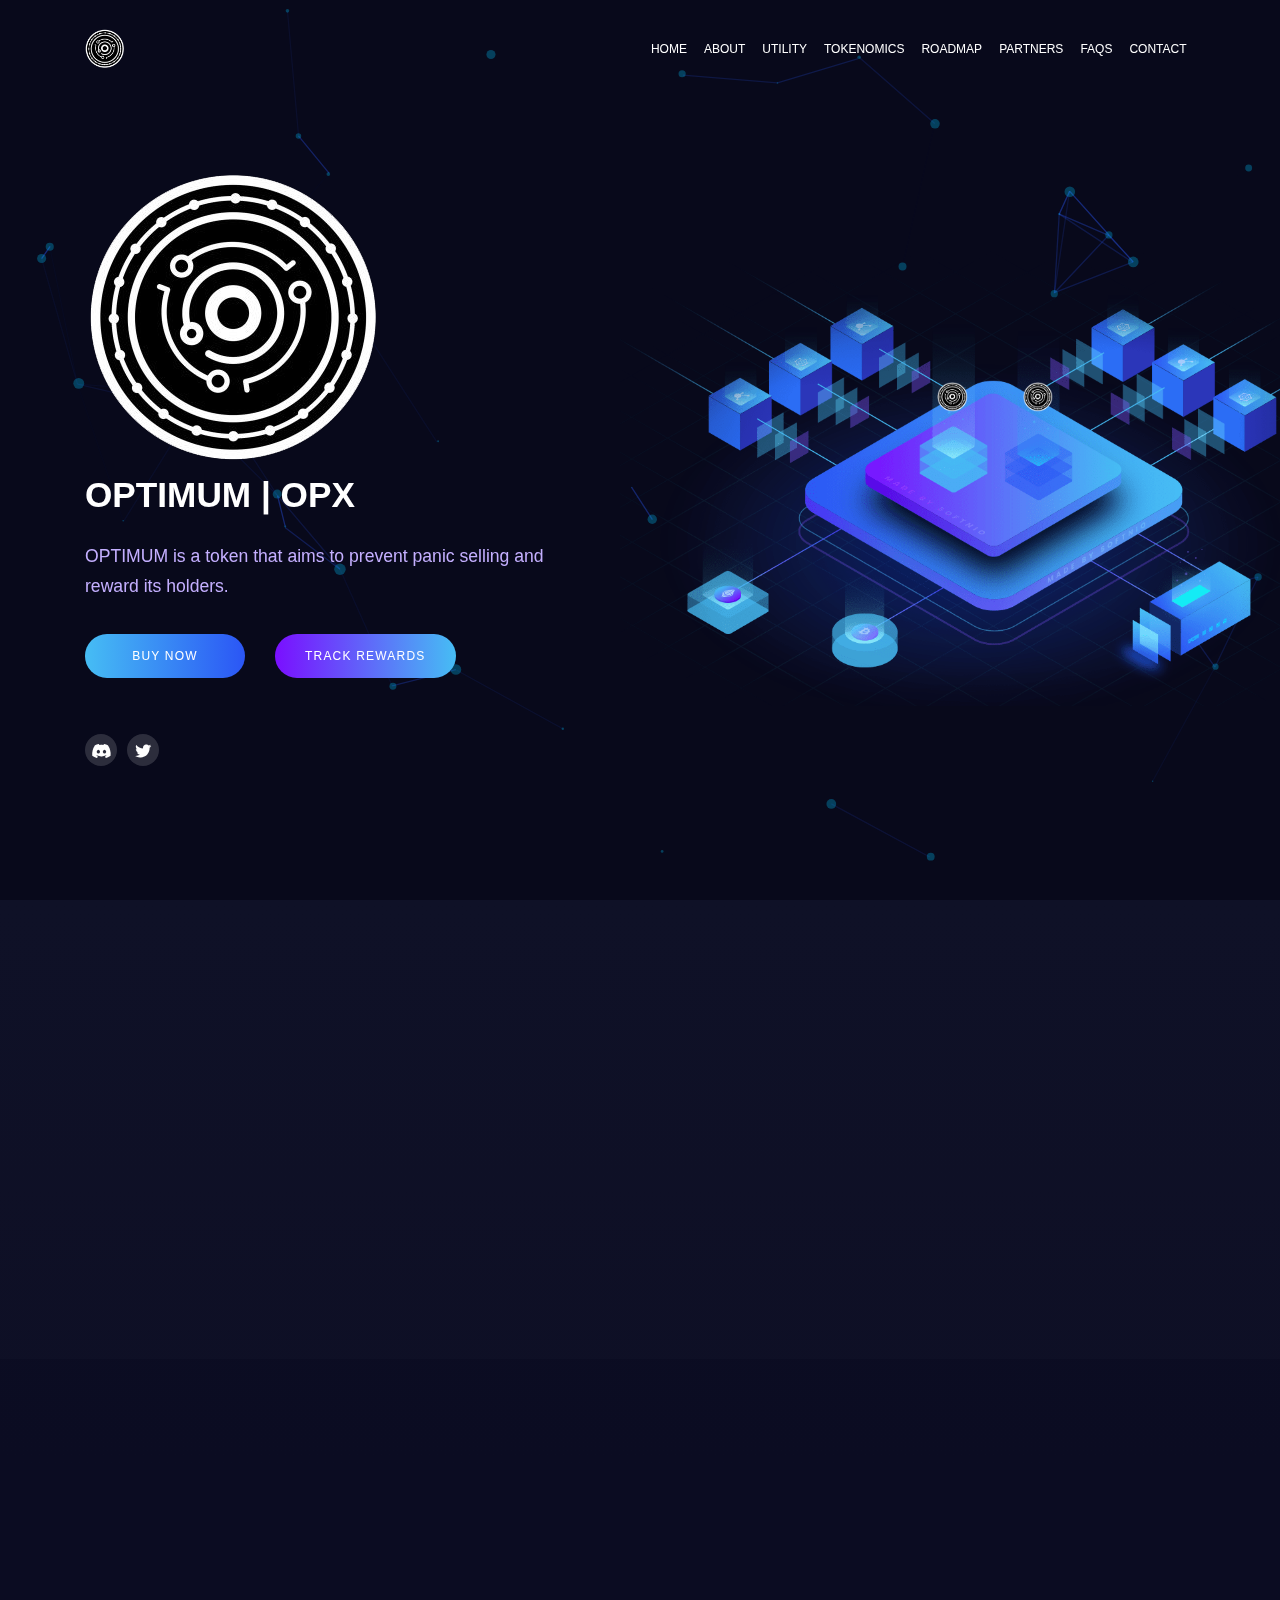
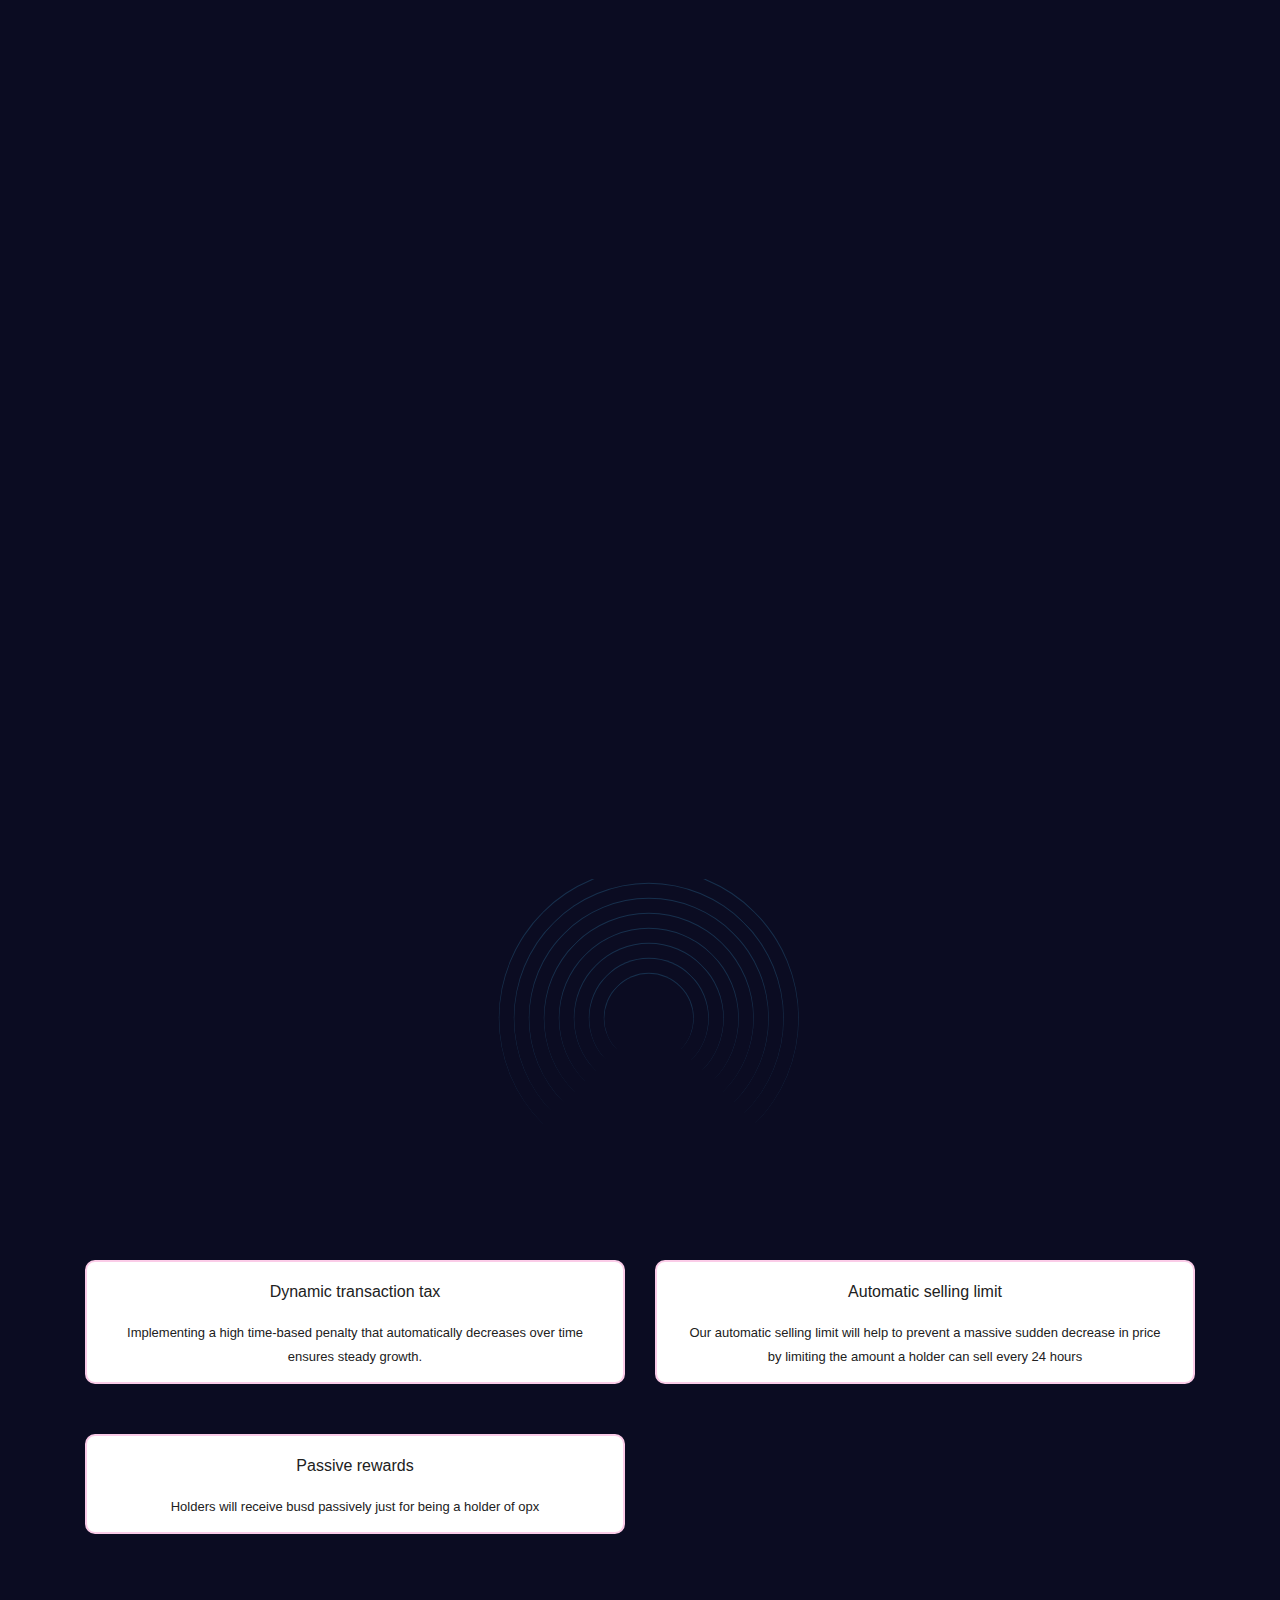
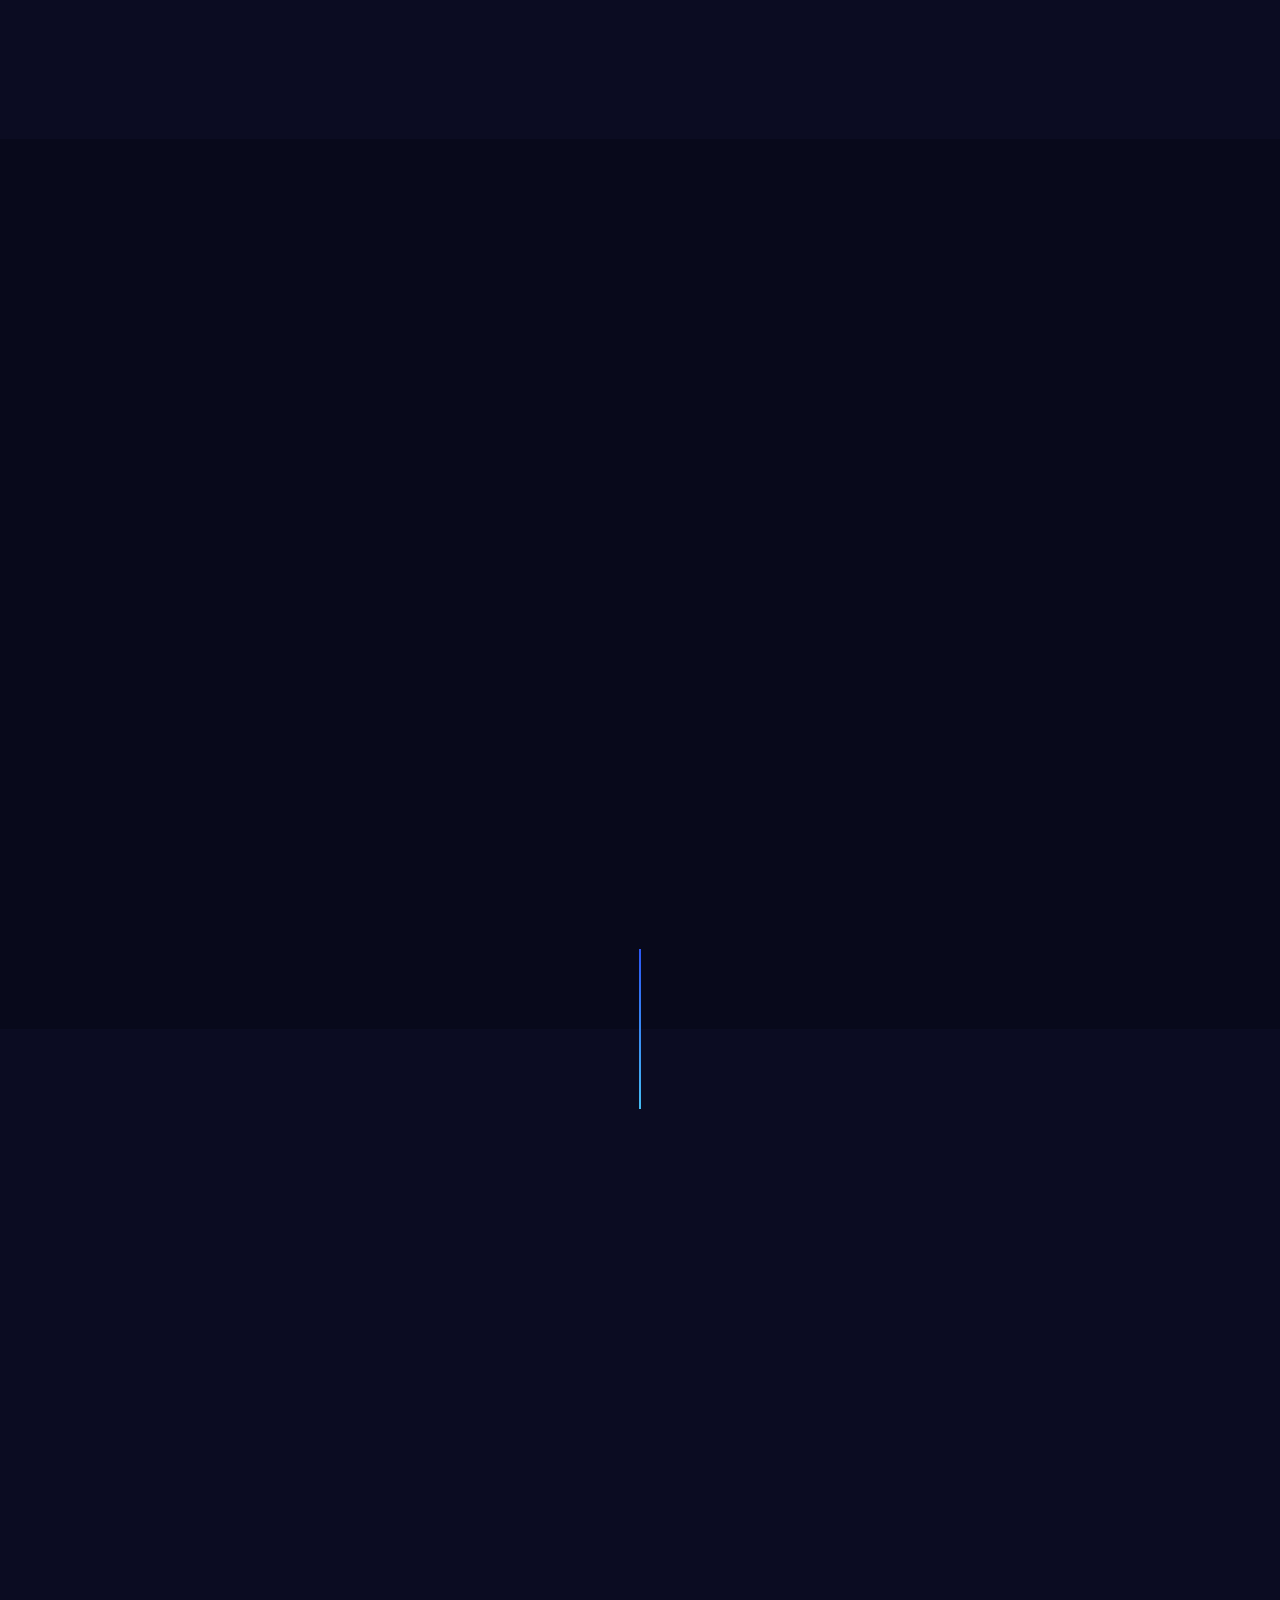
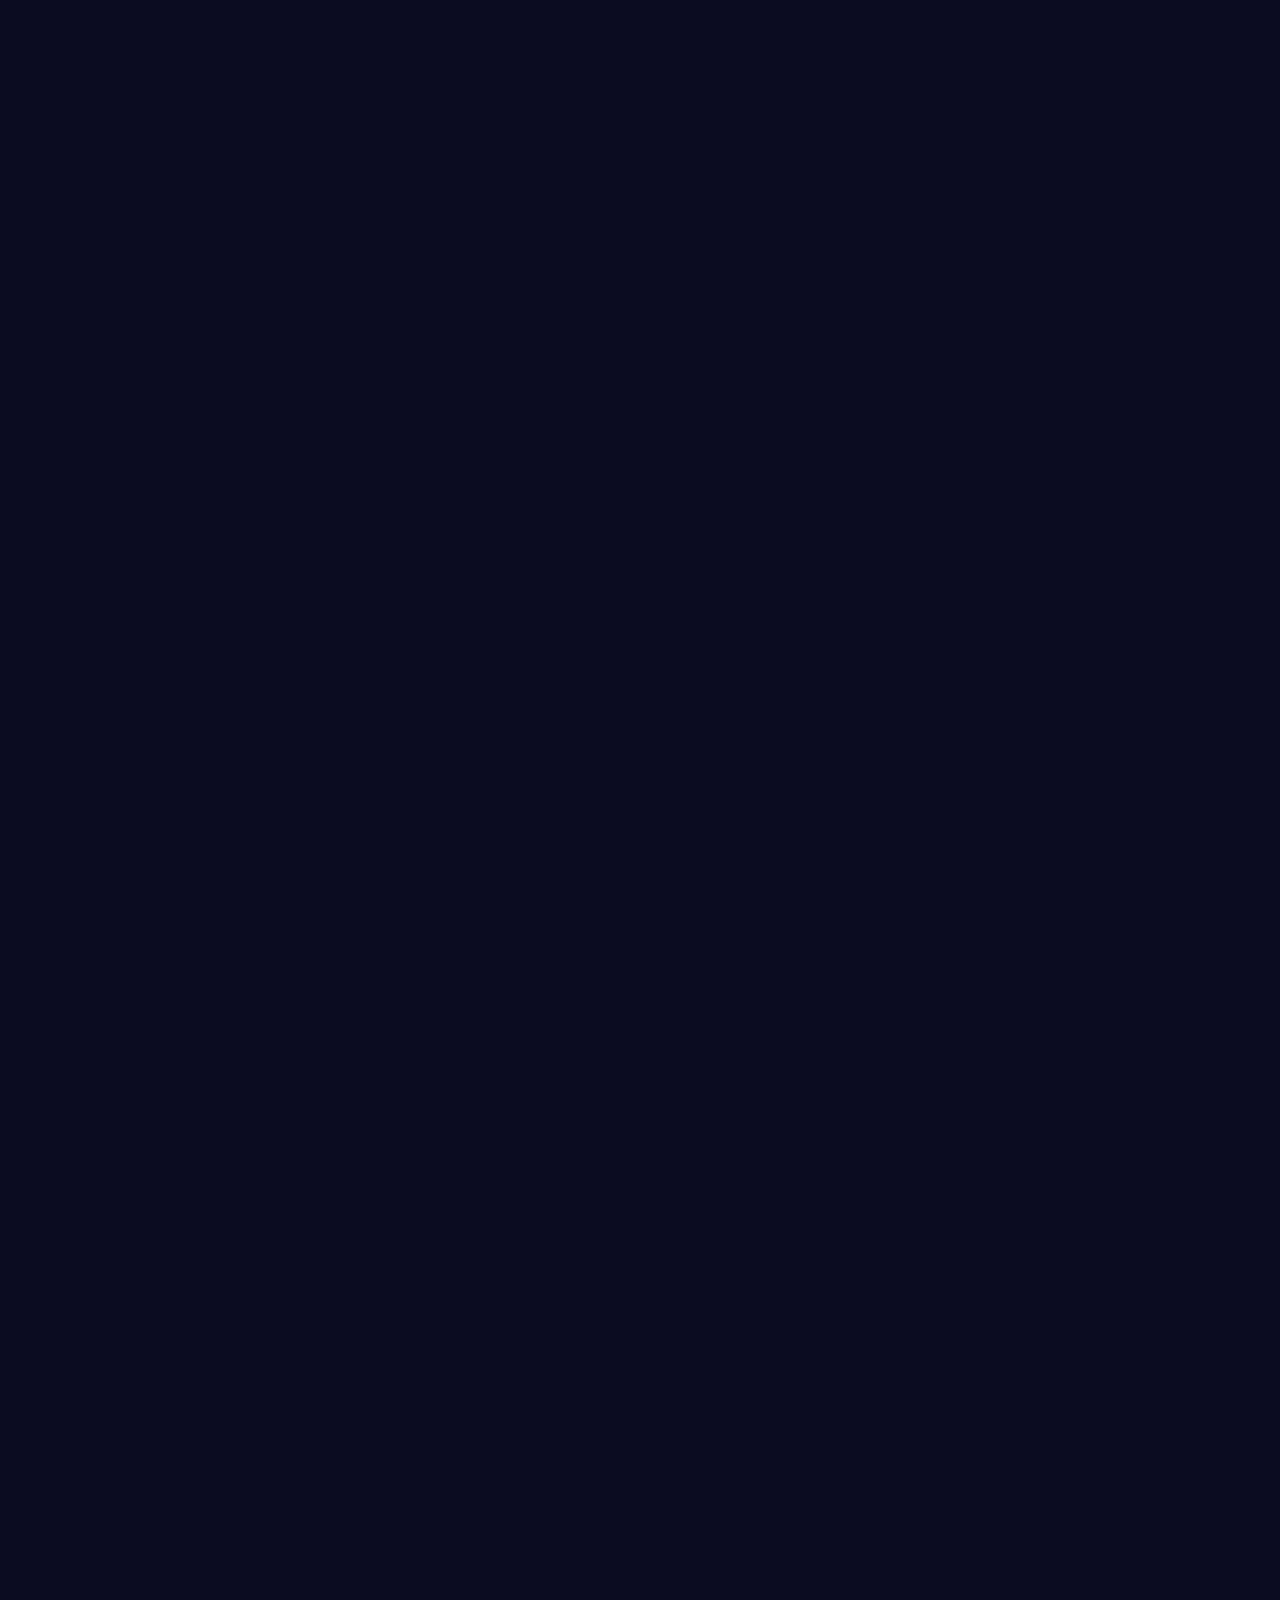
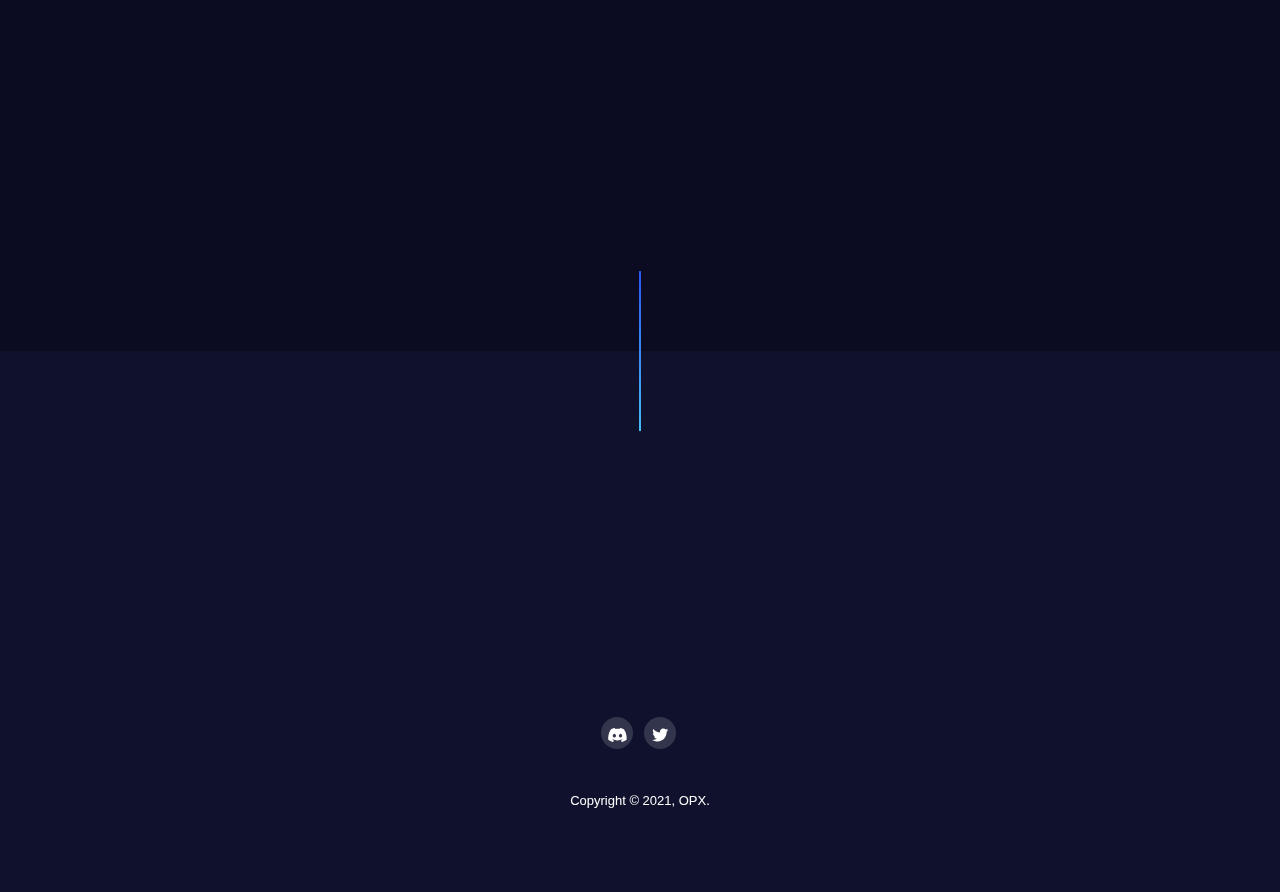
==== commit 0bd8d476: "edited" ====
--- a/index.html
+++ b/index.html
@@ -1,87 +1,89 @@
-
 <!DOCTYPE html>
 <html lang="zxx" class="js">
+
 <head>
-	<meta charset="utf-8">
-<meta name="author" content="Softnio">
-<meta name="viewport" content="width=device-width, initial-scale=1, shrink-to-fit=no">
-<meta name="description" content="">
-<!-- Fav Icon  -->
-<link rel="shortcut icon" href="images/opx_logo.png">
-<!-- Site Title  -->
-<title>Optimum | OPX</title>
-<!-- Bundle and Base CSS -->
-<link rel="stylesheet" href="./assets/css/vendor.bundle.css">
-<link rel="stylesheet" href="./assets/css/style-dark.css" id="changeTheme">
-<!-- Extra CSS -->
-<link rel="stylesheet" href="./assets/css/theme.css">
-<link rel="stylesheet" href="./assets/css/custom.css">
-<link href="https://cdnjs.cloudflare.com/ajax/libs/font-awesome/5.13.0/css/all.min.css" rel="stylesheet">
-
-
-
-<style type="text/css">
-
-.features-section {
-    padding-top: 60px;
-    padding-bottom: 50px;
-}
-.features-heading h2 {
-    color: #212121;
-    text-align: center;
-    font-family: "Montserrat", sans-serif;
-    font-size: 30px;
-    font-weight: 400;
-    padding-bottom: 10px;
-}
-.features-heading p {
-    color: #212121;
-    text-align: center;
-    font-family: "Montserrat", sans-serif;
-    font-size: 17px;
-    font-weight: 300;
-    padding-bottom: 70px;
-}
-.features-wrap {
-    background: #fff none repeat scroll 0 0;
-    border: 2px solid #fbcce8;
-    border-radius: 10px;
-    margin-bottom: 50px;
-    padding: 20px 25px 13px;
-}
-.features-wrap h3 {
-    color: #212121;
-    text-align: center;
-    font-family: "Montserrat", sans-serif;
-    font-size: 16px;
-    font-weight: 400;
-    padding-bottom: 10px;
-}
-.features-wrap p {
-    color: #212121;
-    text-align: center;
-    font-family: "Montserrat", sans-serif;
-    font-size: 13px;
-    font-weight: 300;
-}
-.features-wrap:hover {
-    background: #fff none repeat scroll 0 0;
-    border: 2px solid #fbcce8;
-    border-radius: 10px;
-    margin-bottom: 50px;
-    padding: 20px 25px 13px;
-    box-shadow: 0 7px 10px -3px gray;
-    transition: 1s ease;
-}
-.features-img img {
-    display: block;
-    margin: 0px auto;
-}
-
-
-
-    
-</style>
+    <meta charset="utf-8">
+    <meta name="author" content="Softnio">
+    <meta name="viewport" content="width=device-width, initial-scale=1, shrink-to-fit=no">
+    <meta name="description" content="">
+    <!-- Fav Icon  -->
+    <link rel="shortcut icon" href="images/opx_logo.png">
+    <!-- Site Title  -->
+    <title>Optimum | OPX</title>
+    <!-- Bundle and Base CSS -->
+    <link rel="stylesheet" href="./assets/css/vendor.bundle.css">
+    <link rel="stylesheet" href="./assets/css/style-dark.css" id="changeTheme">
+    <!-- Extra CSS -->
+    <link rel="stylesheet" href="./assets/css/theme.css">
+    <link rel="stylesheet" href="./assets/css/custom.css">
+    <link href="https://cdnjs.cloudflare.com/ajax/libs/font-awesome/5.13.0/css/all.min.css" rel="stylesheet">
+
+
+
+    <style type="text/css">
+        .features-section {
+            padding-top: 60px;
+            padding-bottom: 50px;
+        }
+
+        .features-heading h2 {
+            color: #212121;
+            text-align: center;
+            font-family: "Montserrat", sans-serif;
+            font-size: 30px;
+            font-weight: 400;
+            padding-bottom: 10px;
+        }
+
+        .features-heading p {
+            color: #212121;
+            text-align: center;
+            font-family: "Montserrat", sans-serif;
+            font-size: 17px;
+            font-weight: 300;
+            padding-bottom: 70px;
+        }
+
+        .features-wrap {
+            background: #fff none repeat scroll 0 0;
+            border: 2px solid #fbcce8;
+            border-radius: 10px;
+            margin-bottom: 50px;
+            padding: 20px 25px 13px;
+        }
+
+        .features-wrap h3 {
+            color: #212121;
+            text-align: center;
+            font-family: "Montserrat", sans-serif;
+            font-size: 16px;
+            font-weight: 400;
+            padding-bottom: 10px;
+        }
+
+        .features-wrap p {
+            color: #212121;
+            text-align: center;
+            font-family: "Montserrat", sans-serif;
+            font-size: 13px;
+            font-weight: 300;
+        }
+
+        .features-wrap:hover {
+            background: #fff none repeat scroll 0 0;
+            border: 2px solid #fbcce8;
+            border-radius: 10px;
+            margin-bottom: 50px;
+            padding: 20px 25px 13px;
+            box-shadow: 0 7px 10px -3px gray;
+            transition: 1s ease;
+        }
+
+        .features-img img {
+            display: block;
+            margin: 0px auto;
+        }
+    </style>
 
 
 
@@ -89,19 +91,21 @@
 </head>
 
 
-    <body class="nk-body body-wider theme-dark mode-onepage">
-
-	<div class="nk-wrap">
-		<header class="nk-header page-header is-transparent is-sticky is-shrink is-dark" id="header">
-		    <!-- Header @s -->
+<body class="nk-body body-wider theme-dark mode-onepage">
+
+    <div class="nk-wrap">
+        <header class="nk-header page-header is-transparent is-sticky is-shrink is-dark" id="header">
+            <!-- Header @s -->
             <div class="header-main">
                 <div class="header-container container">
                     <div class="header-wrap">
                         <!-- Logo @s -->
                         <div class="header-logo logo animated" data-animate="fadeInDown" data-delay=".65">
                             <a href="./" class="logo-link">
-                                <img class="logo-dark" src="./images/opx_logo.png" srcset="images/opx_logo.png 2x" alt="logo">
-                                <img class="logo-light" src="./images/opx_logo.png" srcset="images/opx_logo.png 2x" alt="logo">
+                                <img class="logo-dark" src="./images/opx_logo.png" srcset="images/opx_logo.png 2x"
+                                    alt="logo">
+                                <img class="logo-light" src="./images/opx_logo.png" srcset="images/opx_logo.png 2x"
+                                    alt="logo">
 
                             </a>
                         </div>
@@ -122,19 +126,21 @@
                                     <li class="menu-item"><a class="menu-link nav-link" href="#home">Home</a></li>
                                     <li class="menu-item"><a class="menu-link nav-link" href="#about">About</a></li>
                                     <li class="menu-item"><a class="menu-link nav-link" href="#utility">Utility</a></li>
-                                    <li class="menu-item"><a class="menu-link nav-link" href="#tokenomics">Tokenomics</a></li>
+                                    <li class="menu-item"><a class="menu-link nav-link"
+                                            href="#tokenomics">Tokenomics</a></li>
                                     <li class="menu-item"><a class="menu-link nav-link" href="#roadmap">Roadmap</a></li>
-                                    <li class="menu-item"><a class="menu-link nav-link" href="#partners">Partners</a></li>
+                                    <li class="menu-item"><a class="menu-link nav-link" href="#partners">Partners</a>
+                                    </li>
                                     <li class="menu-item"><a class="menu-link nav-link" href="#faqs">Faqs</a></li>
                                     <li class="menu-item"><a class="menu-link nav-link" href="#contact">Contact</a></li>
                                 </ul>
                                 <ul class="menu-btns animated" data-animate="fadeInDown" data-delay=".85">
                                     <!-- <li><a href="dapp.html" class="btn btn-rg btn-auto btn-outline btn-grad on-bg-theme btn-round"><span>Buy Now</span></a></li> -->
-                                    
+
                                 </ul>
                             </nav>
                         </div><!-- .header-navbar @e -->
-                    </div>                                                
+                    </div>
                 </div>
             </div><!-- .header-main @e -->
             <!-- Banner @s -->
@@ -145,33 +151,46 @@
                             <div class="container">
                                 <div class="row align-items-center justify-content-center gutter-vr-30px" id="home">
                                     <div class="col-lg-6 order-lg-last">
-                                        <div class="banner-gfx banner-gfx-re-s3 animated" data-animate="fadeInUp" data-delay="1.25">
+                                        <div class="banner-gfx banner-gfx-re-s3 animated" data-animate="fadeInUp"
+                                            data-delay="1.25">
                                             <img src="./images/dark/gfx-d-dark.png" alt="header">
-                                            <img class="banner-gfx-icon banner-gfx-icon-1" src="./images/opx_logo.png" alt="">
-                                            <img class="banner-gfx-icon banner-gfx-icon-2" src="./images/opx_logo.png" alt="">
+                                            <img class="banner-gfx-icon banner-gfx-icon-1" src="./images/opx_logo.png"
+                                                alt="">
+                                            <img class="banner-gfx-icon banner-gfx-icon-2" src="./images/opx_logo.png"
+                                                alt="">
                                         </div>
                                     </div>
                                     <div class="col-lg-6">
                                         <div class="banner-caption wide-auto text-center text-lg-left">
                                             <img src="./images/opx_logo.png">
                                             <div class="cpn-head mt-0">
-                                                <h1 class="title title-xl-2 title-semibold animated" data-animate="fadeInUp" data-delay="1.35">OPTIMUM | OPX</h1>
+                                                <h1 class="title title-xl-2 title-semibold animated"
+                                                    data-animate="fadeInUp" data-delay="1.35">OPTIMUM | OPX</h1>
                                             </div>
                                             <div class="cpn-text cpn-text-s1">
-                                                <p class="lead animated" data-animate="fadeInUp" data-delay="1.45">OPTIMUM is a token that aims to prevent panic selling and reward its holders.</p>
+                                                <p class="lead animated" data-animate="fadeInUp" data-delay="1.45">
+                                                    OPTIMUM is a token that aims to prevent panic selling and reward its
+                                                    holders.</p>
                                             </div>
                                             <div class="cpn-btns">
                                                 <ul class="btn-grp animated" data-animate="fadeInUp" data-delay="1.55">
-                                                    <li><a href="dapp.html" class="btn btn-md btn-grad btn-round">Buy Now</a></li>
-                                                    <li><a href="#tokenomics" class="btn btn-md btn-grad btn-grad-alternet btn-round">Track Rewards</a></li>
+                                                    <li><a href="dapp.html" class="btn btn-md btn-grad btn-round">Buy
+                                                            Now</a></li>
+                                                    <li><a href="#tokenomics"
+                                                            class="btn btn-md btn-grad btn-grad-alternet btn-round">Track
+                                                            Rewards</a></li>
                                                 </ul>
                                             </div>
                                             <div class="cpn-social">
                                                 <ul class="social">
-                                                    <li class="animated" data-animate="fadeInUp" data-delay="1.65"><a href="https://discord.gg/6Gma3mVf8D"><em class="social-icon fab fa-discord"></em></a></li>
-                                                    <li class="animated" data-animate="fadeInUp" data-delay="1.7"><a href="https://twitter.com/Optimumopx"><em class="social-icon fab fa-twitter"></em></a></li>
-                                                    
-                                                    
+                                                    <li class="animated" data-animate="fadeInUp" data-delay="1.65"><a
+                                                            href="https://discord.gg/6Gma3mVf8D"><em
+                                                                class="social-icon fab fa-discord"></em></a></li>
+                                                    <li class="animated" data-animate="fadeInUp" data-delay="1.7"><a
+                                                            href="https://twitter.com/Optimumopx"><em
+                                                                class="social-icon fab fa-twitter"></em></a></li>
+
+
                                                 </ul>
                                             </div>
                                         </div>
@@ -182,30 +201,40 @@
                     </div>
                 </div><!-- .nk-banner -->
                 <div class="nk-ovm mask-c-dark shape-v mask-contain-bottom"></div>
-                
+
                 <!-- Place Particle Js -->
-                <div id="particles-bg" class="particles-container particles-bg" data-pt-base="#00c0fa" data-pt-base-op=".3" data-pt-line="#2b56f5" data-pt-line-op=".5" data-pt-shape="#00c0fa" data-pt-shape-op=".2"></div>
+                <div id="particles-bg" class="particles-container particles-bg" data-pt-base="#00c0fa"
+                    data-pt-base-op=".3" data-pt-line="#2b56f5" data-pt-line-op=".5" data-pt-shape="#00c0fa"
+                    data-pt-shape-op=".2"></div>
             </div>
-			<!-- .header-banner @e -->
-		</header>
-    
+            <!-- .header-banner @e -->
+        </header>
+
         <main class="nk-pages">
             <section class="section mask-c-blend-dark bg-theme-dark-alt tc-light ov-h" id="ico">
                 <div class="container">
                     <!-- Block @s -->
                     <div class="nk-block nk-block-text-wrap" id="about">
-                        <div class="row align-items-center justify-content-center justify-content-md-between gutter-vr-30px">
+                        <div
+                            class="row align-items-center justify-content-center justify-content-md-between gutter-vr-30px">
                             <div class="col-mb-9 col-sm-7 col-md-6 col-lg-5 order-md-last">
                                 <div class="nk-block-img animated" data-animate="fadeInUp" data-delay=".1">
-                                    <iframe width="560" height="315" src="https://www.youtube.com/embed/Paxa7x7nkhI" title="YouTube video player" frameborder="0" allow="accelerometer; autoplay; clipboard-write; encrypted-media; gyroscope; picture-in-picture" allowfullscreen></iframe>
+                                    <iframe width="560" height="315" src="https://www.youtube.com/watch?v=5WximeXs3Bo"
+                                        title="YouTube video player" frameborder="0"
+                                        allow="accelerometer; autoplay; clipboard-write; encrypted-media; gyroscope; picture-in-picture"
+                                        allowfullscreen></iframe>
                                     <!--<img src="./images/anim.gif" alt="app">-->
                                 </div>
                             </div>
                             <div class="col-sm-10 col-md-6 text-center text-md-left">
                                 <div class="nk-block-text">
-                                    <h2 class="title animated" data-animate="fadeInUp" data-delay=".2">Prevent Panic Selling </h2>
-                                    <p class="lead animated" data-animate="fadeInUp" data-delay=".3">Optimum aims to prevent panic selling by enacting a high 30% selling penalty for the first week (7 days) from the time each holder purchase their tokens. After 7 days of holding the token the penalty will be automatically decreased to 13%.</p>
-                                    
+                                    <h2 class="title animated" data-animate="fadeInUp" data-delay=".2">Prevent Panic
+                                        Selling </h2>
+                                    <p class="lead animated" data-animate="fadeInUp" data-delay=".3">Optimum aims to
+                                        prevent panic selling by enacting a high 30% selling penalty for the first week
+                                        (7 days) from the time each holder purchase their tokens. After 7 days of
+                                        holding the token the penalty will be automatically decreased to 13%.</p>
+
                                     </a>
                                 </div>
                             </div>
@@ -218,7 +247,8 @@
                 <div class="container">
                     <!-- Block @s -->
                     <div class="nk-block nk-block-features-2">
-                        <div class="row align-items-center gutter-vr-30px justify-content-center justify-content-md-between">
+                        <div
+                            class="row align-items-center gutter-vr-30px justify-content-center justify-content-md-between">
                             <div class="col-mb-9 col-sm-7 col-md-6 col-lg-5">
                                 <div class="gfx py-4 animated" data-animate="fadeInUp" data-delay=".1">
                                     <img src="./images/anim2.gif" alt="gfx">
@@ -227,9 +257,14 @@
                             <div class="col-sm-10 col-md-6 text-center text-md-left">
                                 <!-- Section Head @s -->
                                 <div class="nk-block-text">
-                                    <h4 class="title title-lg animated" data-animate="fadeInUp" data-delay=".2">About</h4>
-                                    <p class="lead animated" data-animate="fadeInUp" data-delay=".3">OPX was designed to deter panic-selling with a high selling penalty for the first 3 months. Every time when a holder buys OPX, after 3 months (92 days) from that purchase date the fee will automatically decrease 5%. Also OPX will have community voting where holders can vote on what the funds in the community wallet go towards.</p>
-                                   
+                                    <h4 class="title title-lg animated" data-animate="fadeInUp" data-delay=".2">About
+                                    </h4>
+                                    <p class="lead animated" data-animate="fadeInUp" data-delay=".3">OPX was designed to
+                                        deter panic-selling with a high selling penalty for the first 3 months. Every
+                                        time when a holder buys OPX, after 3 months (92 days) from that purchase date
+                                        the fee will automatically decrease 5%. Also OPX will have community voting
+                                        where holders can vote on what the funds in the community wallet go towards.</p>
+
                                 </div>
                             </div>
                         </div><!-- .row -->
@@ -241,12 +276,14 @@
             <section class="section bg-theme tc-light">
                 <div class="container">
 
-                            <h4 class="title title-lg animated text-center" data-animate="fadeInUp" data-delay=".2">OPTIMUM SOLUTION</h4>
-                            <br>
-                            <br>
+                    <h4 class="title title-lg animated text-center" data-animate="fadeInUp" data-delay=".2">OPTIMUM
+                        SOLUTION</h4>
+                    <br>
+                    <br>
                     <div class="nk-block nk-block-features-2">
-                        <div class="row align-items-center gutter-vr-30px justify-content-center justify-content-md-between">
-                            
+                        <div
+                            class="row align-items-center gutter-vr-30px justify-content-center justify-content-md-between">
+
                             <!-- <div class="col-mb-9 col-sm-3 col-md-3 col-lg-3">
                                 <div>
                                     <h5>Industry Problem</h5>
@@ -271,14 +308,19 @@
                             </div>  -->
                             <div class="col-sm-10 col-md-6 text-center text-md-left col-lg-6">
                                 <div class="nk-block-text">
-                                    <h5 class="animated text-center" data-animate="fadeInUp" data-delay=".2">INDUSTRY CHALLENGES | Our Solutions</h5>
+                                    <h5 class="animated text-center" data-animate="fadeInUp" data-delay=".2">INDUSTRY
+                                        CHALLENGES | Our Solutions</h5>
                                     <br>
-                                    <p class="lead animated text-center" data-animate="fadeInUp" data-delay=".3">Optimum was created with the mission of solving some of the greatest problems that are present in the market which includes manipulation, tweets, and panic-selling. That is why we impose a very high selling penalty for the first 7 days to act as a deterrent to these issues.</p>
-                                   
-                                </div>
-                            </div>
-                        </div> 
-                    </div> 
+                                    <p class="lead animated text-center" data-animate="fadeInUp" data-delay=".3">Optimum
+                                        was created with the mission of solving some of the greatest problems that are
+                                        present in the market which includes manipulation, tweets, and panic-selling.
+                                        That is why we impose a very high selling penalty for the first 7 days to act as
+                                        a deterrent to these issues.</p>
+
+                                </div>
+                            </div>
+                        </div>
+                    </div>
                 </div>
             </section>
             <!-- // -->
@@ -288,41 +330,49 @@
                 <div class="container">
                     <div class="section-head text-center wide-auto-sm tc-light" id="utility">
                         <div class="section-head-line">
-							<span class="line-1"></span><span class="line-2"></span><span class="line-3"></span><span class="line-4"></span>
-							<span class="line-5"></span><span class="line-6"></span><span class="line-7"></span><span class="line-8"></span>
-						</div>
-                        <h2 class="title title-s4 animated" data-animate="fadeInUp" data-delay=".1" title="APPS">Functions</h2>
-                        <p class="animated" data-animate="fadeInUp" data-delay=".2">Optimum will focus on 3 core functions for the project.</p>
+                            <span class="line-1"></span><span class="line-2"></span><span class="line-3"></span><span
+                                class="line-4"></span>
+                            <span class="line-5"></span><span class="line-6"></span><span class="line-7"></span><span
+                                class="line-8"></span>
+                        </div>
+                        <h2 class="title title-s4 animated" data-animate="fadeInUp" data-delay=".1" title="APPS">
+                            Functions</h2>
+                        <p class="animated" data-animate="fadeInUp" data-delay=".2">Optimum will focus on 3 core
+                            functions for the project.</p>
                     </div>
                     <!-- Block @s -->
                     <div class="nk-block nk-block-text-wrap">
-                        <div class="row align-items-center justify-content-center justify-content-md-between gutter-vr-30px">
+                        <div
+                            class="row align-items-center justify-content-center justify-content-md-between gutter-vr-30px">
 
 
                             <section id="features" class="features-section">
-        <div class="container">
-            <div class="row wow fadeIn" data-wow-delay="0.2s" style="visibility: visible; animation-delay: 0.2s; animation-name: fadeIn;">
-                
-                <!--col-md-12-->
-                <div class="col-md-6 col-lg-6 features-text">
-                    <div class="features-wrap">
-                        <div class="features-content">
-                            <h3>Dynamic transaction tax</h3>
-                            <p>Implementing a high time-based penalty that automatically decreases over time ensures steady growth.</p>
-                        </div>
-                        <!--features-content-->
-                    </div>
-                    <!--features-wrap-->
-                    <div class="features-wrap">
-                        <div class="features-content">
-                            <h3>Passive rewards </h3>
-                            <p>Holders will receive busd passively just for being a holder of opx</p>
-                        </div>
-                        <!--features-content-->
-                    </div>
-                    
-                </div>
-                <!--
+                                <div class="container">
+                                    <div class="row wow fadeIn" data-wow-delay="0.2s"
+                                        style="visibility: visible; animation-delay: 0.2s; animation-name: fadeIn;">
+
+                                        <!--col-md-12-->
+                                        <div class="col-md-6 col-lg-6 features-text">
+                                            <div class="features-wrap">
+                                                <div class="features-content">
+                                                    <h3>Dynamic transaction tax</h3>
+                                                    <p>Implementing a high time-based penalty that automatically
+                                                        decreases over time ensures steady growth.</p>
+                                                </div>
+                                                <!--features-content-->
+                                            </div>
+                                            <!--features-wrap-->
+                                            <div class="features-wrap">
+                                                <div class="features-content">
+                                                    <h3>Passive rewards </h3>
+                                                    <p>Holders will receive busd passively just for being a holder of
+                                                        opx</p>
+                                                </div>
+                                                <!--features-content-->
+                                            </div>
+
+                                        </div>
+                                        <!--
                 <div class="col-md-4 col-lg-4 hidden-md-down">
                     <div class="features-img">
                         <img src="./images/opx_logo.png" alt="features-img">
@@ -330,43 +380,43 @@
                     
                 </div>
                 -->
-                <div class="col-md-6 col-lg-6 features-text">
-                    <div class="features-wrap">
-                        <div class="features-content">
-                            <h3>Automatic selling limit </h3>
-                            <p>Our automatic selling limit will help to prevent a massive sudden decrease in price by limiting the amount a holder can sell every 24 hours</p>
-                        </div>
-                        <!--features-content-->
-                    </div>
-                    <!--features-wrap-->
-                    <div class="features-wrap">
+                                        <div class="col-md-6 col-lg-6 features-text">
+                                            <div class="features-wrap">
+                                                <div class="features-content">
+                                                    <h3>Automatic selling limit </h3>
+                                                    <p>Our automatic selling limit will help to prevent a massive sudden
+                                                        decrease in price by limiting the amount a holder can sell every
+                                                        24 hours</p>
+                                                </div>
+                                                <!--features-content-->
+                                            </div>
+                                            <!--features-wrap-->
+                                            <!-- <div class="features-wrap">
                         <div class="features-content">
                             <h3>Auto locked Liquidity</h3>
                             <p>Whenever someone buys the Optimum | OPX then 5% of the amount will be locked and automatically added to the liquidity.</p>
                         </div>
-                        <!--features-content-->
-                    </div>
-                    <!--features-wrap-->
-                    
-                    <!--features-wrap-->
-                </div>
-                <!--col-md-6-->
-            </div>
-            <!--row-->
-        </div>
-
-
-        <!--container-->
-    </section>
+                    </div> -->
+                                            <!--features-wrap-->
+
+                                            <!--features-wrap-->
+                                        </div>
+                                        <!--col-md-6-->
+                                    </div>
+                                    <!--row-->
+                                </div>
+
+
+                                <!--container-->
+                            </section>
 
 
                         </div><!-- .row -->
                     </div><!-- .block @e -->
                 </div>
             </section>
-            <!-- // -->
-
-            <section class="section bg-theme-dark-alt tc-light">
+
+            <!-- <section class="section bg-theme-dark-alt tc-light">
                 <div class="container">
                     <div class="section-head text-center wide-auto-sm tc-light" id="utility">
                         <div class="section-head-line">
@@ -376,59 +426,55 @@
                         <h2 class="title title-s4 animated" data-animate="fadeInUp" data-delay=".1" title="Trust Wallet">Buy using TrustWallet</h2>
                         <p class="animated" data-animate="fadeInUp" data-delay=".2">Follow the steps below to buy our token on TrustWallet.</p>
                     </div>
-                    <!-- Block @s -->
                     <div class="nk-block nk-block-text-wrap">
                         <div class="row align-items-center justify-content-center justify-content-md-between gutter-vr-30px">
-
-
-<!-- <section id="features" class="features-section text-center">
-        <div class="container" class="text-center">
-            <div class="row wow fadeIn" data-wow-delay="0.2s" style="visibility: visible; animation-delay: 0.2s; animation-name: fadeIn;">
-                
-                <div class="col-md-6 col-lg-6 features-text">
-                    <div class="features-wrap">
-                        <div class="features-content">
-                            <h3>Step 1</h3>
-                            <p>Open your trustwallet app and Goto Dapps Tab.</p>
-                        </div>
-                    </div>
-                    <div class="features-wrap">
-                        <div class="features-content">
-                            <h3>Step 3</h3>
-                            <p>Now Click on Connect to connect your wallet and give permission.</p>
-                        </div>
-                    </div>
-                </div> 
-                <div class="col-md-6 col-lg-6 features-text">
-                    <div class="features-wrap">
-                        <div class="features-content">
-                            <h3>Step 2</h3>
-                            <p>Enter our website url https://opx.gorengo.com/ And Click Buy Now</p>
-                        </div>
-                    </div>
-                    <div class="features-wrap">
-                        <div class="features-content">
-                            <h3>Step 4</h3>
-                            <p>Now enter the amount you want to buy and Click Buy. Voila!</p>
-                        </div>
-                    </div>
-                </div>
-            </div>
-        </div> -->
-</section>
-
-
-                        </div><!-- .row -->
-                    </div><!-- .block @e -->
-                </div>
-            </section>
+                            <section id="features" class="features-section text-center">
+                                    <div class="container" class="text-center">
+                                        <div class="row wow fadeIn" data-wow-delay="0.2s" style="visibility: visible; animation-delay: 0.2s; animation-name: fadeIn;">
+                                            
+                                            <div class="col-md-6 col-lg-6 features-text">
+                                                <div class="features-wrap">
+                                                    <div class="features-content">
+                                                        <h3>Step 1</h3>
+                                                        <p>Open your trustwallet app and Goto Dapps Tab.</p>
+                                                    </div>
+                                                </div>
+                                                <div class="features-wrap">
+                                                    <div class="features-content">
+                                                        <h3>Step 3</h3>
+                                                        <p>Now Click on Connect to connect your wallet and give permission.</p>
+                                                    </div>
+                                                </div>
+                                            </div> 
+                                            <div class="col-md-6 col-lg-6 features-text">
+                                                <div class="features-wrap">
+                                                    <div class="features-content">
+                                                        <h3>Step 2</h3>
+                                                        <p>Enter our website url https://opx.gorengo.com/ And Click Buy Now</p>
+                                                    </div>
+                                                </div>
+                                                <div class="features-wrap">
+                                                    <div class="features-content">
+                                                        <h3>Step 4</h3>
+                                                        <p>Now enter the amount you want to buy and Click Buy. Voila!</p>
+                                                    </div>
+                                                </div>
+                                            </div>
+                                        </div>
+                                    </div>
+                            </section>
+                        </div> 
+                    </div> 
+                </div>
+            </section> -->
 
             <section class="section section-tokensale tc-light bg-theme-dark" id="tokenomics">
                 <!-- Block @s -->
                 <div class="container">
                     <div class="section-head text-center wide-auto-sm">
-                        <h2 class="title title-s4 animated" data-animate="fadeInUp" data-delay=".1" title="TOKEN">Tokenomics</h2>
-                        
+                        <h2 class="title title-s4 animated" data-animate="fadeInUp" data-delay=".1" title="TOKEN">
+                            Tokenomics</h2>
+
                     </div>
                     <div class="nk-block nk-block-token mgb-m30">
                         <div class="row align-items-center justify-content-between gutter-vr-50px">
@@ -454,9 +500,10 @@
                                     </div><!-- .col  -->
                                     <div class="col-sm-6">
                                         <div class="stage-info animated" data-animate="fadeInUp" data-delay=".3">
-                                            <a href="https://www.bscscan.com/address/0xC25ce2B778B8dbB9D42534931AacE9e102b036b0">
-                                            <h6 class="title title-s6 title-xs-s2">Contract Address</h6>
-                                            <p>0xC25ce2B778B8dbB9D42534931AacE9e102b036b0</p>
+                                            <a
+                                                href="https://www.bscscan.com/address/0xC25ce2B778B8dbB9D42534931AacE9e102b036b0">
+                                                <h6 class="title title-s6 title-xs-s2">Contract Address</h6>
+                                                <p>0xC25ce2B778B8dbB9D42534931AacE9e102b036b0</p>
                                             </a>
                                         </div>
                                     </div><!-- .col  -->
@@ -469,40 +516,33 @@
                                     <div class="col-sm-6">
                                         <div class="stage-info animated" data-animate="fadeInUp" data-delay=".5">
                                             <h6 class="title title-s6 title-xs-s2">Marketing Wallet</h6>
-                                            <p>1 Billion OPX</p>
+                                            <p>3% for the first 7 days/2% after 7 days</p>
                                         </div>
                                     </div><!-- .col  -->
-                                    
+
                                     <div class="col-sm-6">
                                         <div class="stage-info animated" data-animate="fadeInUp" data-delay=".6">
                                             <h6 class="title title-s6 title-xs-s2">Acceptable currencies</h6>
                                             <p>BNB (Smart Chain)</p>
                                         </div>
-                                    </div><!-- .col  -->
-
-                                    <div class="col-sm-6">
-                                        <div class="stage-info animated" data-animate="fadeInUp" data-delay=".7">
-                                            <h6 class="title title-s6 title-xs-s2">Goes to community fund</h6>
-                                            <p>3% within the 7 days/1% after 7 days</p>
-                                        </div>
-                                    </div>
+                                    </div><!-- .col  --> 
 
                                     <div class="col-sm-6">
                                         <div class="stage-info animated" data-animate="fadeInUp" data-delay=".8">
                                             <h6 class="title title-s6 title-xs-s2">Goes to Holders</h6>
-                                            <p>20% within the 7 days/8% after 7 days</p>
+                                            <p>20% for the first 7 days/8% after 7 days</p>
                                         </div>
                                     </div>
 
                                     <div class="col-sm-6">
                                         <div class="stage-info animated" data-animate="fadeInUp" data-delay=".9">
                                             <h6 class="title title-s6 title-xs-s2">Auto locked Liquidity</h6>
-                                            <p> 5% within the 7 days/2% after the 7 days</p>
-                                        </div>
-                                    </div>
-
-
-                                    
+                                            <p> 5% for the first 7 days/2% after 7 days</p>
+                                        </div>
+                                    </div>
+
+
+
                                 </div><!-- .row  -->
                             </div>
                             <!-- <div class="col-lg-5">
@@ -530,151 +570,127 @@
                                 </div>
                             </div> -->
 
-                            
+
 
 
 
                         </div>
                     </div><!-- .block @e -->
-                    
-                   
+
+
                 </div>
 
             </section>
 
-            
+
             <!-- // -->
             <section class="section bg-theme tc-light section-connect" id="roadmap">
                 <div class="container ov-h">
                     <div class="section-head text-center wide-auto-sm">
-                        <h2 class="title title-s4 animated" data-animate="fadeInUp" data-delay=".1" title="Roadmap">Our Roadmap</h2>
+                        <h2 class="title title-s4 animated" data-animate="fadeInUp" data-delay=".1" title="Roadmap">Our
+                            Roadmap</h2>
                     </div><!-- .section-head @e -->
                 </div>
-                    <!-- Block @s -->
+                <!-- Block @s -->
                 <div class="nk-block ov-h">
                     <div class="container">
                         <div class="roadmap-list animated" data-animate="fadeInUp" data-delay=".2">
-                            <div class="roadmap-item roadmap-item-sm roadmap-done">
-                                <div class="roadmap-innr">
-                                    <h6 class="roadmap-title roadmap-title-s2">1st Quarter 2022</h6>
-                                    <p>Will be holding the 1st community vote to invest using the funds in the community wallet.</p>
-                                    <p>Make a effort to be listed on more exchanges.</p>
-                                </div>
-                            </div><!-- .roadmap-item -->
                             <div class="roadmap-item roadmap-done">
                                 <div class="roadmap-innr">
                                     <h6 class="roadmap-title roadmap-title-s2">2nd Quarter 2022</h6>
                                     <p>Optimum Nft marketplace
-                                        We will be launching Exclusive limited NFTs that will have different rankings based on rarity</p>
+                                        We will be launching Exclusive limited NFTs that will have different rankings
+                                        based on rarity</p>
                                 </div>
                             </div>
                             <div class="roadmap-item roadmap-item-lg">
                                 <div class="roadmap-innr">
                                     <h6 class="roadmap-title roadmap-title-s2">3rd Quarter</h6>
-                              <p>Optimum Cross-chain launchpad </p>      
-                              <p>We will be launching a low flat-fee cross-chain launchpad that will be retail investor friendly </p>
+                                    <p>Optimum Cross-chain launchpad </p>
+                                    <p>We will be launching a low flat-fee cross-chain launchpad that will be retail
+                                        investor friendly </p>
                                 </div>
                             </div>
                             <div class="roadmap-item">
                                 <div class="roadmap-innr" style="padding-left:10px; min-width:270px">
-                                    <h6 class="roadmap-title roadmap-title-s2">4th Quarter 2022</h6>
-                                    <p>Optimum crypto escrow platform 
+                                    <h6 class="roadmap-title roadmap-title-s2">TBA</h6>
+                                    <p>Optimum crypto escrow platform
                                         We will provide additional details at a later date</p>
                                 </div>
                             </div>
-                            
+
                         </div>
                     </div>
                 </div><!-- .block @e -->
-            </section>
-            <!-- // -->
-            
-           
-            <!-- // -->
-            
-            <!-- // -->
-            
+            </section> 
             <section class="section bg-theme tc-light pb-0" id="faqs">
                 <div class="container">
                     <div class="section-head text-center wide-auto-sm">
-                        <h2 class="title title-s4 animated" data-animate="fadeInUp" data-delay=".1" title="FAQS">Frequently Asked Questions</h2>
+                        <h2 class="title title-s4 animated" data-animate="fadeInUp" data-delay=".1" title="FAQS">
+                            Frequently Asked Questions</h2>
                         <p class="animated" data-animate="fadeInUp" data-delay=".2"></p>
                     </div><!-- .section-head @e -->
                     <!-- Block @s -->
                     <div class="nk-block">
                         <div class="row justify-content-center">
                             <div class="col-xl-8 col-lg-10">
-                                <ul class="nav tab-nav tab-nav-line mgb-r animated" data-animate="fadeInUp" data-delay=".3">
-                                    <li><a class="active" data-toggle="tab" href="#general-questions-19">General</a></li>
+                                <ul class="nav tab-nav tab-nav-line mgb-r animated" data-animate="fadeInUp"
+                                    data-delay=".3">
+                                    <li><a class="active" data-toggle="tab" href="#general-questions-19">General</a>
+                                    </li>
                                 </ul>
                                 <div class="tab-content animated" data-animate="fadeInUp" data-delay=".4">
                                     <div class="tab-pane fade show active" id="general-questions-19">
                                         <div class="accordion accordion-faq" id="faq-67">
                                             <div class="accordion-item accordion-item-s4 bg-theme-alt">
-                                                <h5 class="accordion-title" data-toggle="collapse" data-target="#faq-67-1">
+                                                <h5 class="accordion-title" data-toggle="collapse"
+                                                    data-target="#faq-67-1">
                                                     Why is the penalty 30% for 1 week (7 days) on each sell transaction?
                                                     <span class=""></span>
                                                 </h5>
                                                 <div id="faq-67-1" class="collapse show" data-parent="#faq-67">
                                                     <div class="accordion-content">
-                                                        <p>Answer: The reason behind the high transaction fee for 7 days is to keep everyone from panic-selling and most holders will have a different selling point which will prevent a major sell-off.</p>
+                                                        <p>Answer: The reason behind the high transaction fee for 7 days
+                                                            is to keep everyone from panic-selling and most holders will
+                                                            have a different selling point which will prevent a major
+                                                            sell-off.</p>
                                                     </div>
                                                 </div>
                                             </div>
                                             <div class="accordion-item accordion-item-s4 bg-theme-alt">
-                                                <h5 class="accordion-title collapsed" data-toggle="collapse" data-target="#faq-67-2">
+                                                <h5 class="accordion-title collapsed" data-toggle="collapse"
+                                                    data-target="#faq-67-2">
                                                     What happens after i hold for 1 week (7 days)?
                                                     <span class=""></span>
                                                 </h5>
                                                 <div id="faq-67-2" class="collapse" data-parent="#faq-67">
                                                     <div class="accordion-content">
-                                                        <p>After 7 days of holding the token the 30% selling penalty will automatically decrease to 13%. </p>
-                                                           <p>1% to marketing wallet </p>
-                                                           <p>8% distributed to holders </p>
-                                                           <p>2% goes to liquidity pool </p>
-                                                           <p>2% goes to team</p>
+                                                        <p>After 7 days of holding the token the 30% selling penalty
+                                                            will automatically decrease to 13%. </p>
+                                                        <p>1% to marketing wallet </p>
+                                                        <p>8% distributed to holders </p>
+                                                        <p>2% goes to liquidity pool </p>
+                                                        <p>2% goes to team</p>
                                                     </div>
                                                 </div>
                                             </div>
                                             <div class="accordion-item accordion-item-s4 bg-theme-alt">
-                                                <h5 class="accordion-title collapsed" data-toggle="collapse" data-target="#faq-67-3">
+                                                <h5 class="accordion-title collapsed" data-toggle="collapse"
+                                                    data-target="#faq-67-3">
                                                     Is this project better suited for long term holders?
                                                     <span class=""></span>
                                                 </h5>
                                                 <div id="faq-67-3" class="collapse" data-parent="#faq-67">
                                                     <div class="accordion-content">
-                                                        <p>We recommend our holders to hold for long term, but if holders want to realize their profits sooner, then we recommend holders just hold opx for 7 days.</p>
+                                                        <p>We recommend our holders to hold for long term, but if
+                                                            holders want to realize their profits sooner, then we
+                                                            recommend holders just hold opx for 7 days.</p>
                                                     </div>
                                                 </div>
                                             </div>
-                                            <div class="accordion-item accordion-item-s4 bg-theme-alt">
-                                                <h5 class="accordion-title collapsed" data-toggle="collapse" data-target="#faq-67-4">
-                                                    What happens after i hold for 3 months (92 days)? 
-                                                    <span class=""></span>
-                                                </h5>
-                                                <div id="faq-67-4" class="collapse" data-parent="#faq-67">
-                                                    <div class="accordion-content">
-                                                        <p>After 3 months of holding the token the 30% selling penalty will automatically decrease to 5%.
-                                                            <br>2% to community wallet
-                                                            <br>2% distributed to holders
-                                                            <br>1% goes to auto-locked lp</p>
-                                                    </div>
-                                                </div>
-                                            </div>
-                                            <div class="accordion-item accordion-item-s4 bg-theme-alt">
-                                                <h5 class="accordion-title collapsed" data-toggle="collapse" data-target="#faq-67-5">
-                                                    What happens to the raised funds from the (OPX) presale?
-                                                    <span class=""></span>
-                                                </h5>
-                                                <div id="faq-67-4" class="collapse" data-parent="#faq-67">
-                                                    <div class="accordion-content">
-                                                        <p>The raised funds will be locked on deeplock and used as the liquidity on pancakeswap.</p>
-                                                    </div>
-                                                </div>
-                                            </div>
-                                        </div>
-                                    </div>
-                                    
+                                        </div>
+                                    </div>
+
                                 </div>
                             </div><!-- .col -->
                         </div><!-- .row -->
@@ -685,44 +701,54 @@
             <section class="section section-contact bg-theme tc-light" id="contact">
                 <div class="container">
                     <div class="section-head text-center wide-auto-sm">
-                        <h2 class="title title-s4 animated" data-animate="fadeInUp" data-delay=".1" title="Contact">Contact OPX</h2>
-                        <p class="animated" data-animate="fadeInUp" data-delay=".2">Any question? Reach out to us and we’ll get back to you shortly.</p>
+                        <h2 class="title title-s4 animated" data-animate="fadeInUp" data-delay=".1" title="Contact">
+                            Contact OPX</h2>
+                        <p class="animated" data-animate="fadeInUp" data-delay=".2">Any question? Reach out to us and
+                            we’ll get back to you shortly.</p>
                     </div><!-- .section-head @e -->
                     <!-- Block @s -->
                     <div class="nk-block block-contact">
                         <div class="row justify-content-center text-center">
                             <div class="col-xl-8 col-lg-10">
                                 <ul class="contact-list contact-list-s1 flex-wrap flex-md-nowrap pdb-l">
-                                    
+
                                     <li class="animated" data-animate="fadeInUp" data-delay=".4">
                                         <em class="contact-icon fas fa-envelope"></em>
                                         <div class="contact-text">
-                                           <a href="mailto:contact@Optimumopx.net"><span>contact@Optimumopx.net</span></a>
+                                            <a
+                                                href="mailto:contact@Optimumopx.net"><span>contact@Optimumopx.net</span></a>
                                         </div>
                                     </li>
                                     <li class="animated" data-animate="fadeInUp" data-delay=".5">
                                         <a href="https://discord.gg/6Gma3mVf8D">
-                                        <em class="contact-icon fas fa-paper-plane"></em>
-                                        <div class="contact-text">
-                                            <span>Join us on Discord</span>
-                                        </div></a>
+                                            <em class="contact-icon fas fa-paper-plane"></em>
+                                            <div class="contact-text">
+                                                <span>Join us on Discord</span>
+                                            </div>
+                                        </a>
 
                                     </li>
                                 </ul>
                             </div><!-- .col -->
                             <div class="col-xl-8 col-lg-10">
                                 <div class="contact-wrap p-0">
-                                    <form id="contact-form-01" class="contact-form nk-form-submit" action="form/contact.php" method="post">
-                                        <div class="field-item field-item-center animated" data-animate="fadeInUp" data-delay=".6">
+                                    <form id="contact-form-01" class="contact-form nk-form-submit"
+                                        action="form/contact.php" method="post">
+                                        <div class="field-item field-item-center animated" data-animate="fadeInUp"
+                                            data-delay=".6">
                                             <input name="contact-name" type="text" class="input-line required">
                                             <label class="field-label field-label-line">Your Name</label>
                                         </div>
-                                        <div class="field-item field-item-center animated" data-animate="fadeInUp" data-delay=".7">
-                                            <input name="contact-email" type="email" class="input-line input-line-center required email">
+                                        <div class="field-item field-item-center animated" data-animate="fadeInUp"
+                                            data-delay=".7">
+                                            <input name="contact-email" type="email"
+                                                class="input-line input-line-center required email">
                                             <label class="field-label field-label-line">Your Email</label>
                                         </div>
-                                        <div class="field-item field-item-center animated" data-animate="fadeInUp" data-delay=".8">
-                                            <textarea name="contact-message" class="input-line input-line-center input-textarea required"></textarea>
+                                        <div class="field-item field-item-center animated" data-animate="fadeInUp"
+                                            data-delay=".8">
+                                            <textarea name="contact-message"
+                                                class="input-line input-line-center input-textarea required"></textarea>
                                             <label class="field-label field-label-line">Your Message</label>
                                         </div>
                                         <input type="text" class="d-none" name="form-anti-honeypot" value="">
@@ -747,12 +773,15 @@
                         <div class="row justify-content-center text-center">
                             <div class="col-lg-6 col-md-9">
                                 <div class="wide-auto-sm section-head section-head-sm pdb-r">
-                                    <h4 class="title title-md animated" data-animate="fadeInUp" data-delay=".1">Don't miss out, Stay updated</h4>
+                                    <h4 class="title title-md animated" data-animate="fadeInUp" data-delay=".1">Don't
+                                        miss out, Stay updated</h4>
                                 </div>
                                 <form action="form/subscribe.php" class="nk-form-submit" method="post">
-                                    <div class="field-inline field-inline-round field-inline-s2-sm bg-theme-dark-alt shadow-soft animated" data-animate="fadeInUp" data-delay=".2">
+                                    <div class="field-inline field-inline-round field-inline-s2-sm bg-theme-dark-alt shadow-soft animated"
+                                        data-animate="fadeInUp" data-delay=".2">
                                         <div class="field-wrap">
-                                            <input class="input-solid input-solid-md required email" type="text" name="contact-email" placeholder="Enter your email">
+                                            <input class="input-solid input-solid-md required email" type="text"
+                                                name="contact-email" placeholder="Enter your email">
                                             <input type="text" class="d-none" name="form-anti-honeypot" value="">
                                         </div>
                                         <div class="submit-wrap">
@@ -775,10 +804,12 @@
                             <div class="col">
                                 <div class="wgs wgs-text text-center mb-3">
                                     <ul class="social pdb-m justify-content-center">
-                                        <li><a href="https://discord.gg/6Gma3mVf8D"><em class="social-icon fab fa-discord"></em></a></li>
-                                        <li><a href="https://twitter.com/Optimumopx"><em class="social-icon fab fa-twitter"></em></a></li>
-                                        
-                                        
+                                        <li><a href="https://discord.gg/6Gma3mVf8D"><em
+                                                    class="social-icon fab fa-discord"></em></a></li>
+                                        <li><a href="https://twitter.com/Optimumopx"><em
+                                                    class="social-icon fab fa-twitter"></em></a></li>
+
+
                                     </ul>
                                     <div class="copyright-text copyright-text-s3 pdt-m">
                                         <p><span class="d-sm-block">Copyright &copy; 2021, OPX.</p>
@@ -790,14 +821,14 @@
                 </div>
             </div>
         </footer>
-	</div>
-	
-	<div class="preloader"><span class="spinner spinner-round"></span></div>
-	
-	<!-- JavaScript -->
-	<script src="./assets/js/jquery.bundle.js"></script>
-	<script src="./assets/js/scripts.js"></script>
-	<script src="./assets/js/charts.js"></script>
+    </div>
+
+    <div class="preloader"><span class="spinner spinner-round"></span></div>
+
+    <!-- JavaScript -->
+    <script src="./assets/js/jquery.bundle.js"></script>
+    <script src="./assets/js/scripts.js"></script>
+    <script src="./assets/js/charts.js"></script>
 </body>
 
 </html>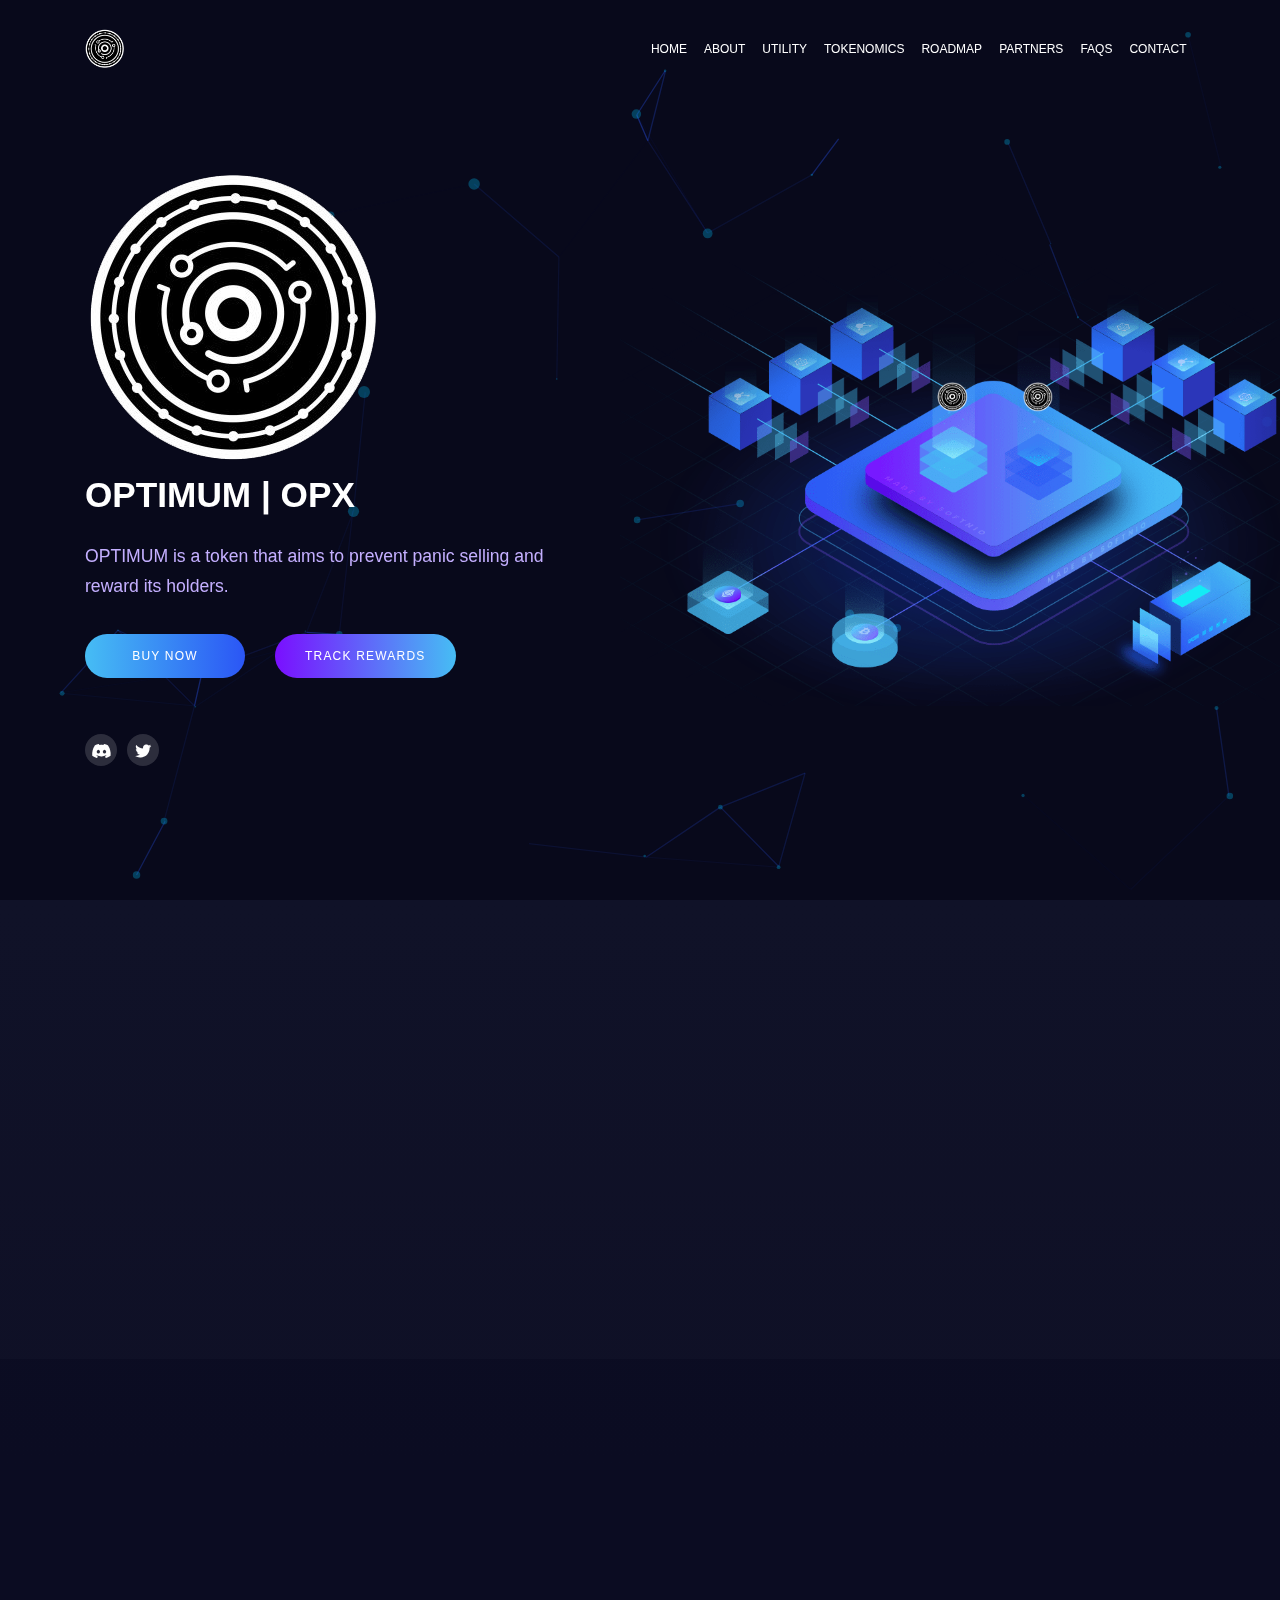
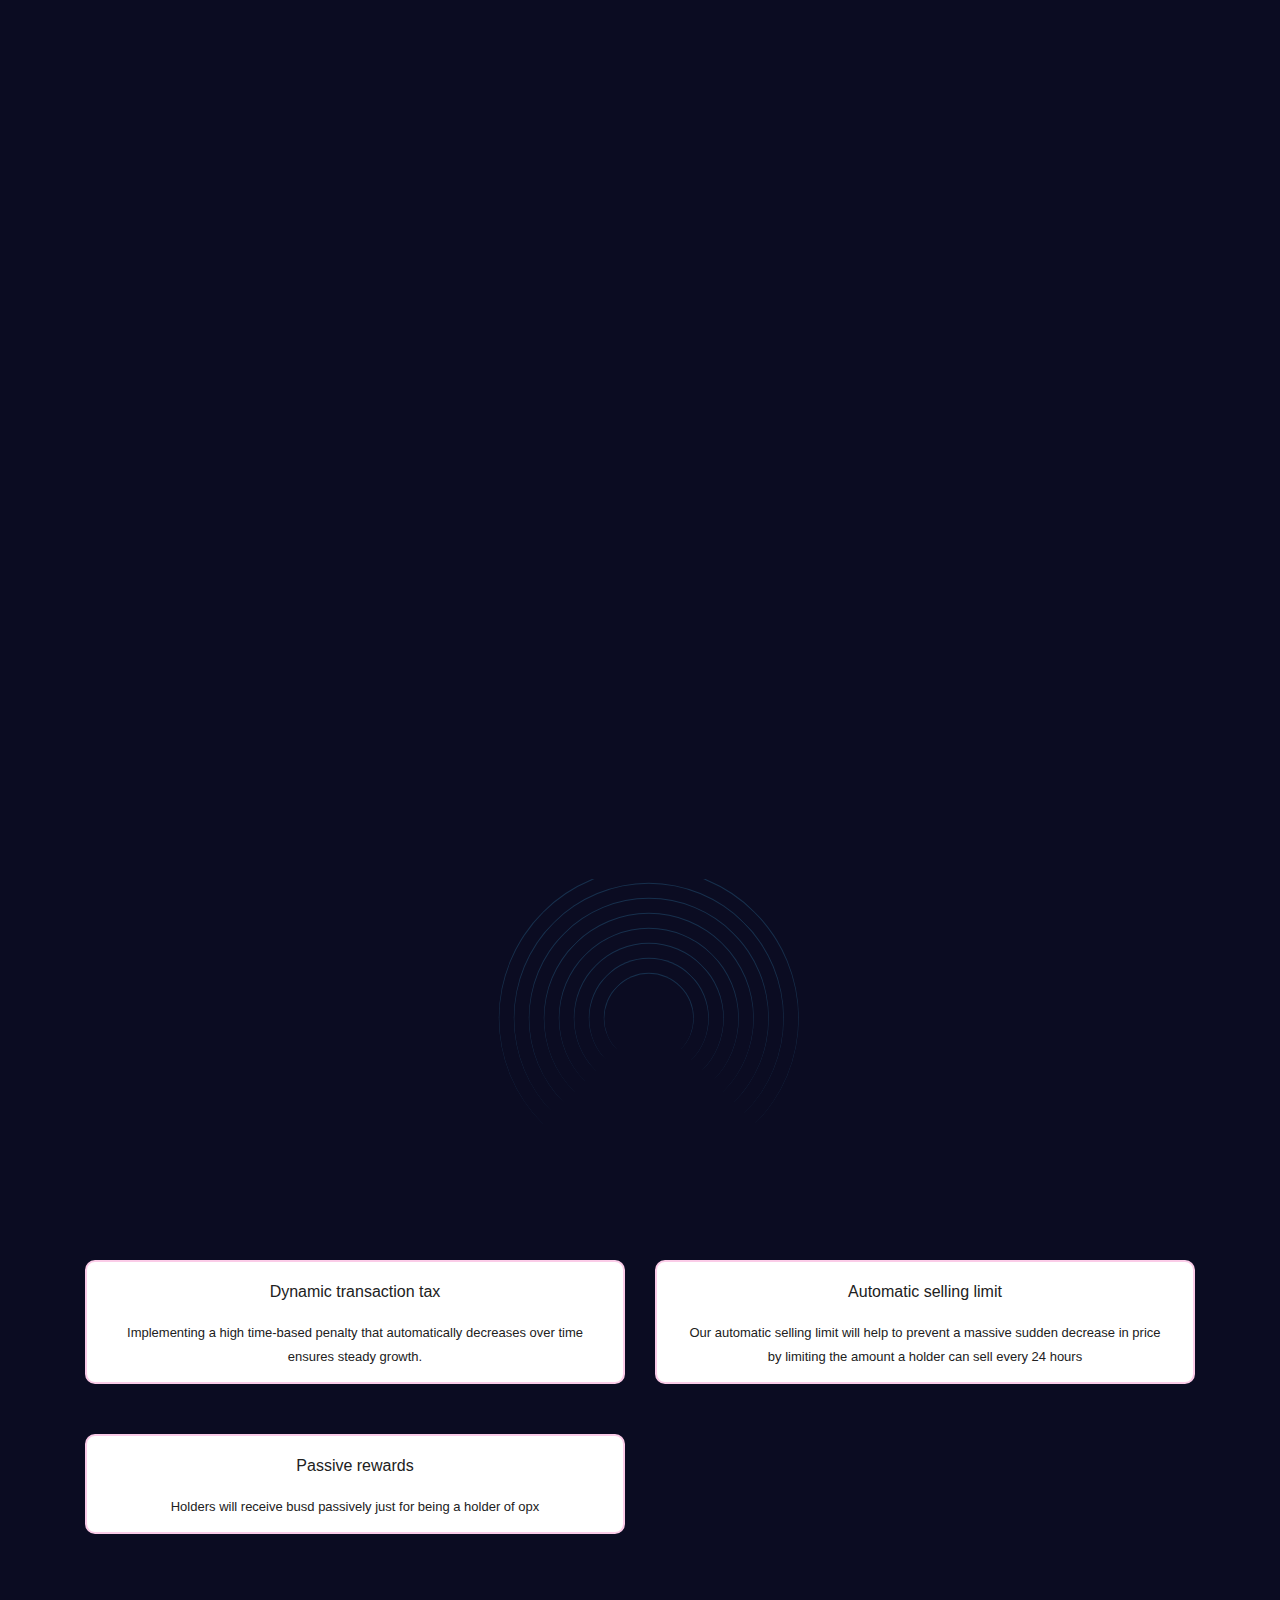
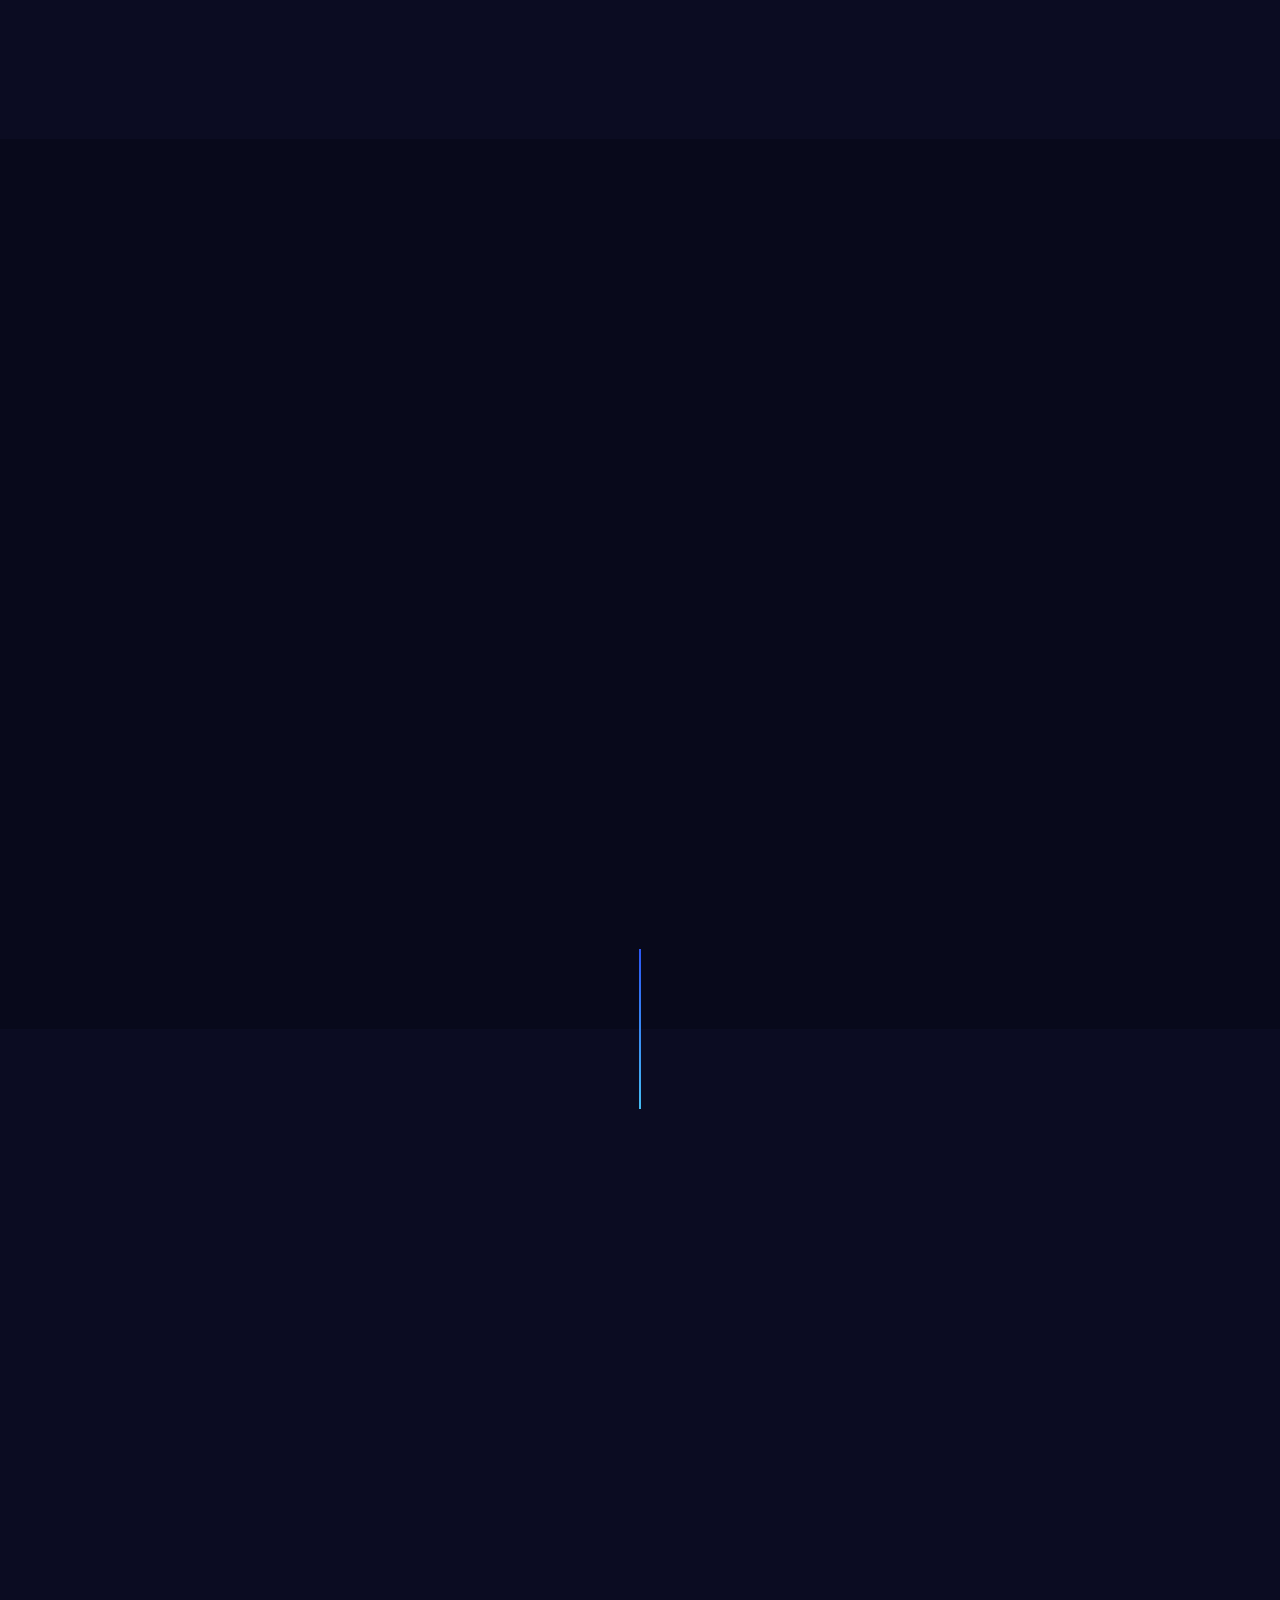
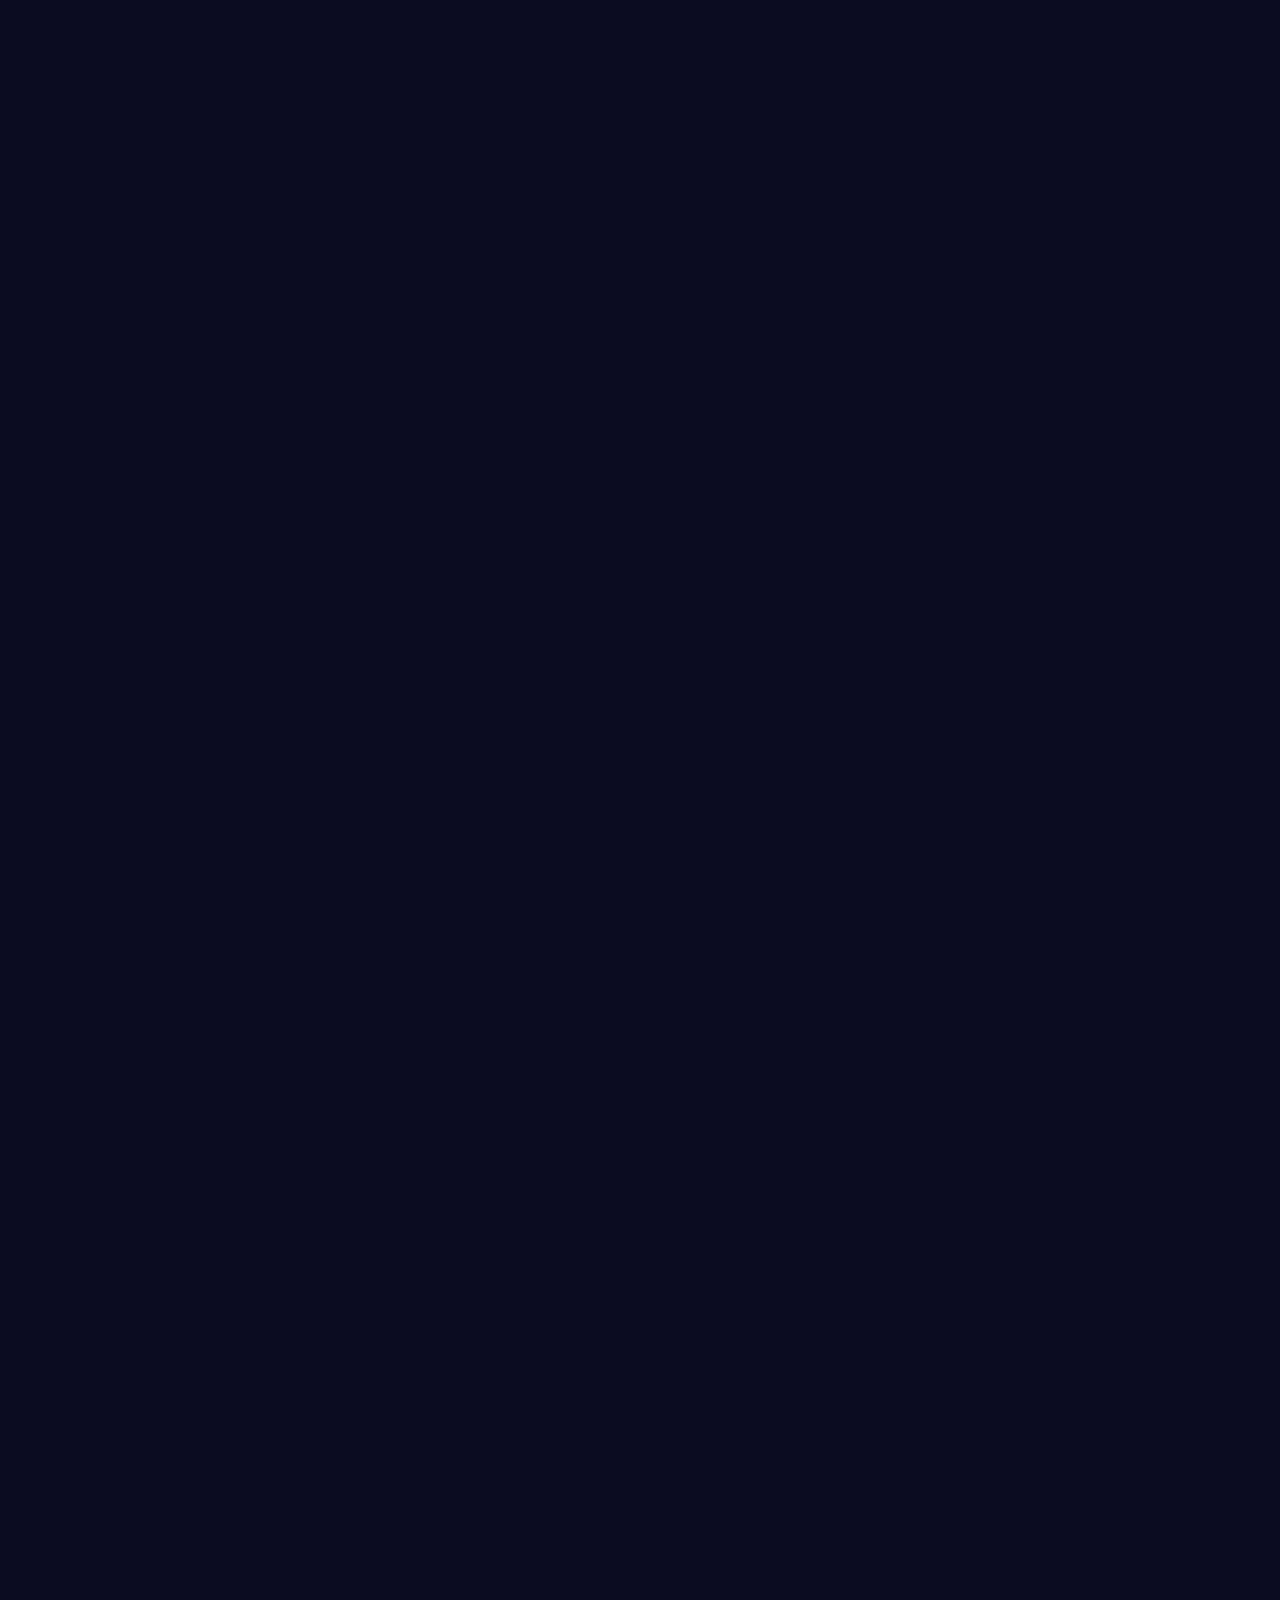
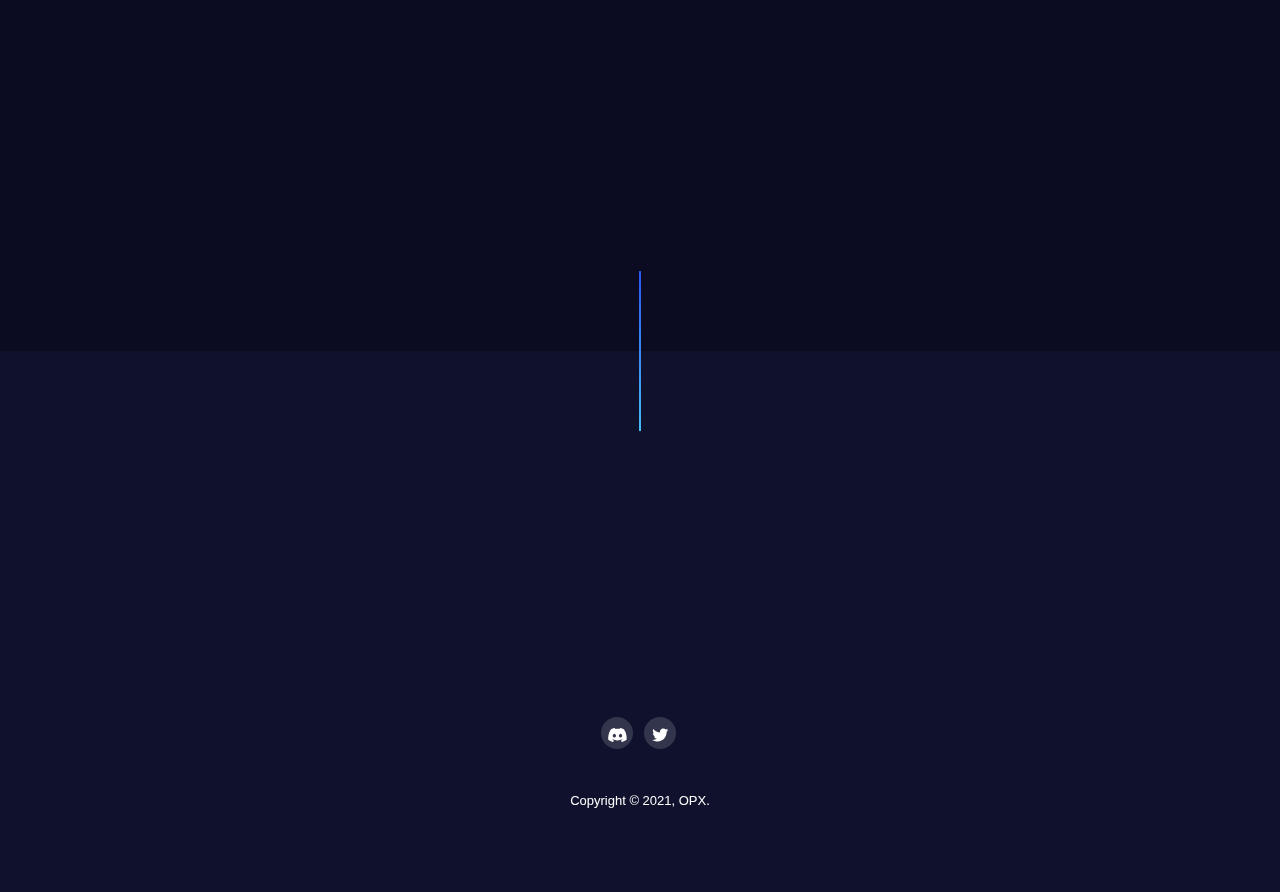
==== commit 843779c7: "up" ====
--- a/index.html
+++ b/index.html
@@ -219,7 +219,7 @@
                             class="row align-items-center justify-content-center justify-content-md-between gutter-vr-30px">
                             <div class="col-mb-9 col-sm-7 col-md-6 col-lg-5 order-md-last">
                                 <div class="nk-block-img animated" data-animate="fadeInUp" data-delay=".1">
-                                    <iframe width="560" height="315" src="https://www.youtube.com/watch?v=5WximeXs3Bo"
+                                    <iframe width="560" height="315" src="https://www.youtube.com/embed/5WximeXs3Bo"
                                         title="YouTube video player" frameborder="0"
                                         allow="accelerometer; autoplay; clipboard-write; encrypted-media; gyroscope; picture-in-picture"
                                         allowfullscreen></iframe>
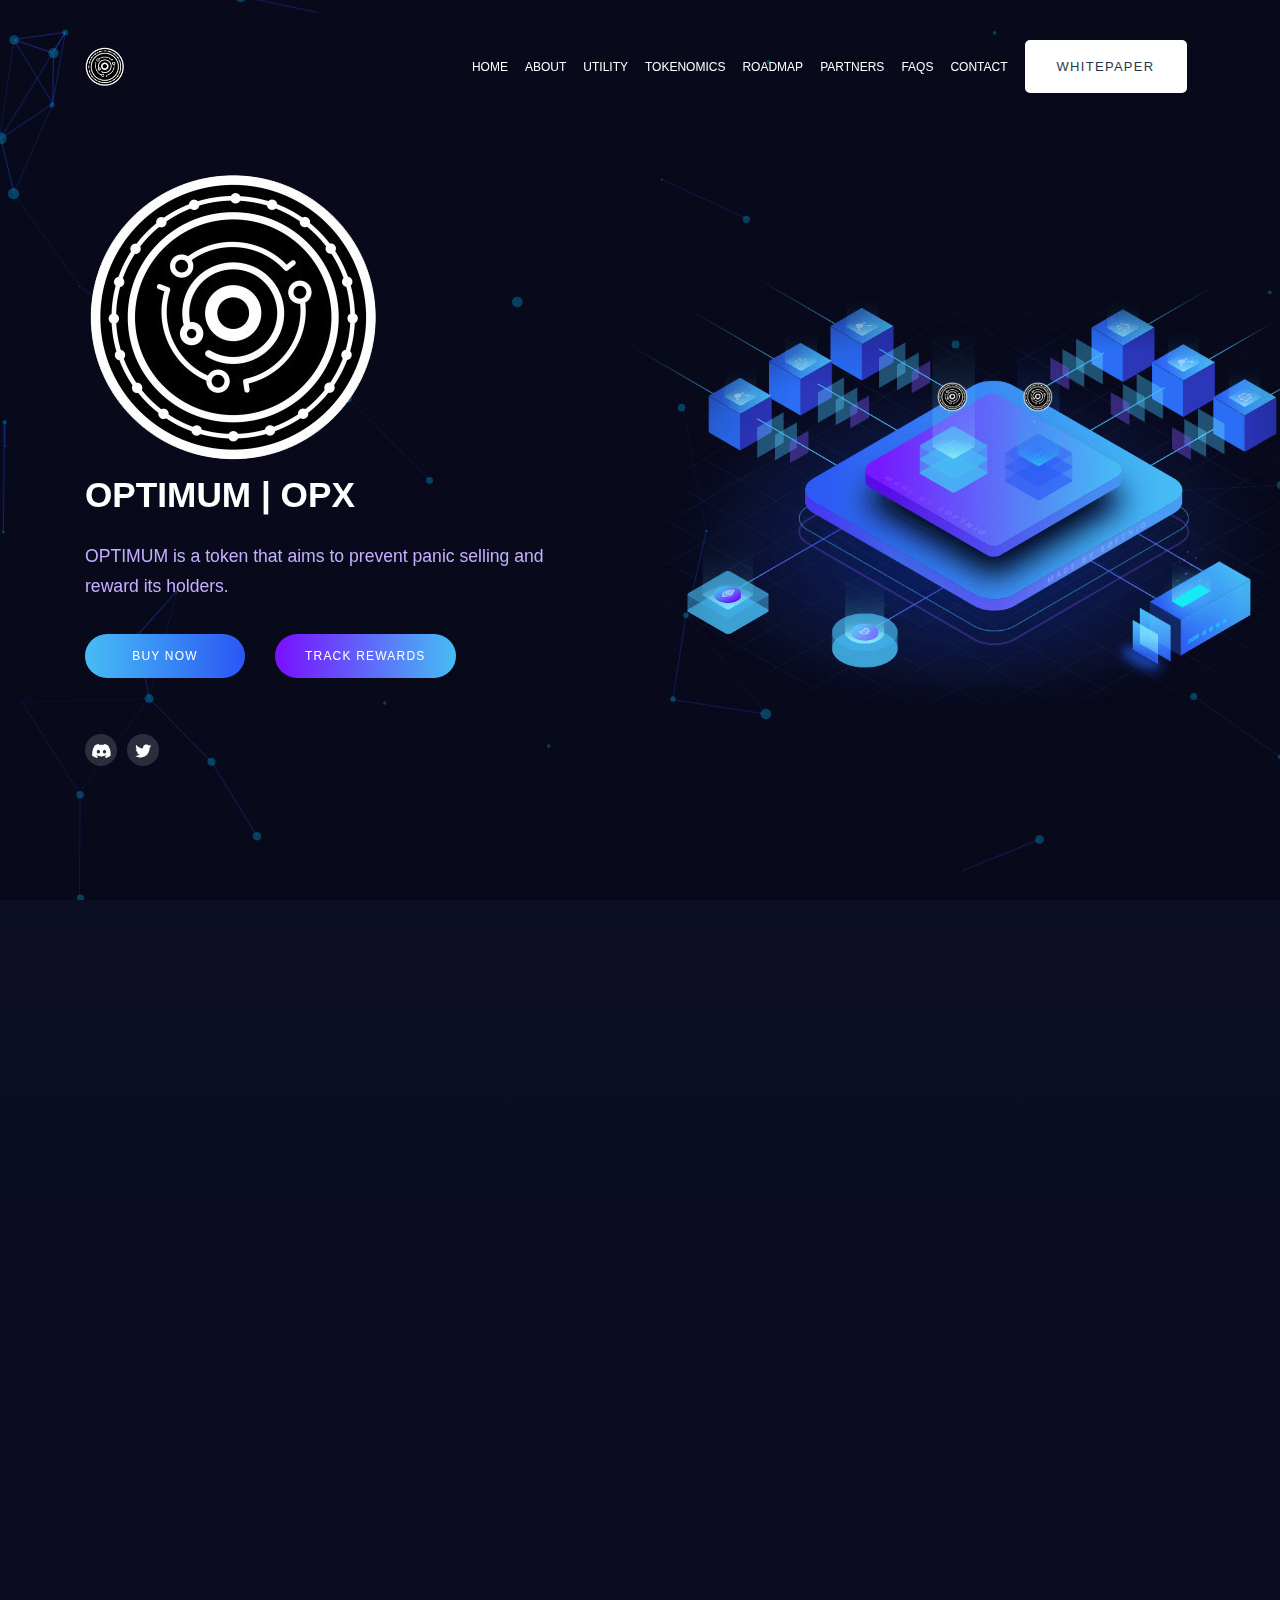
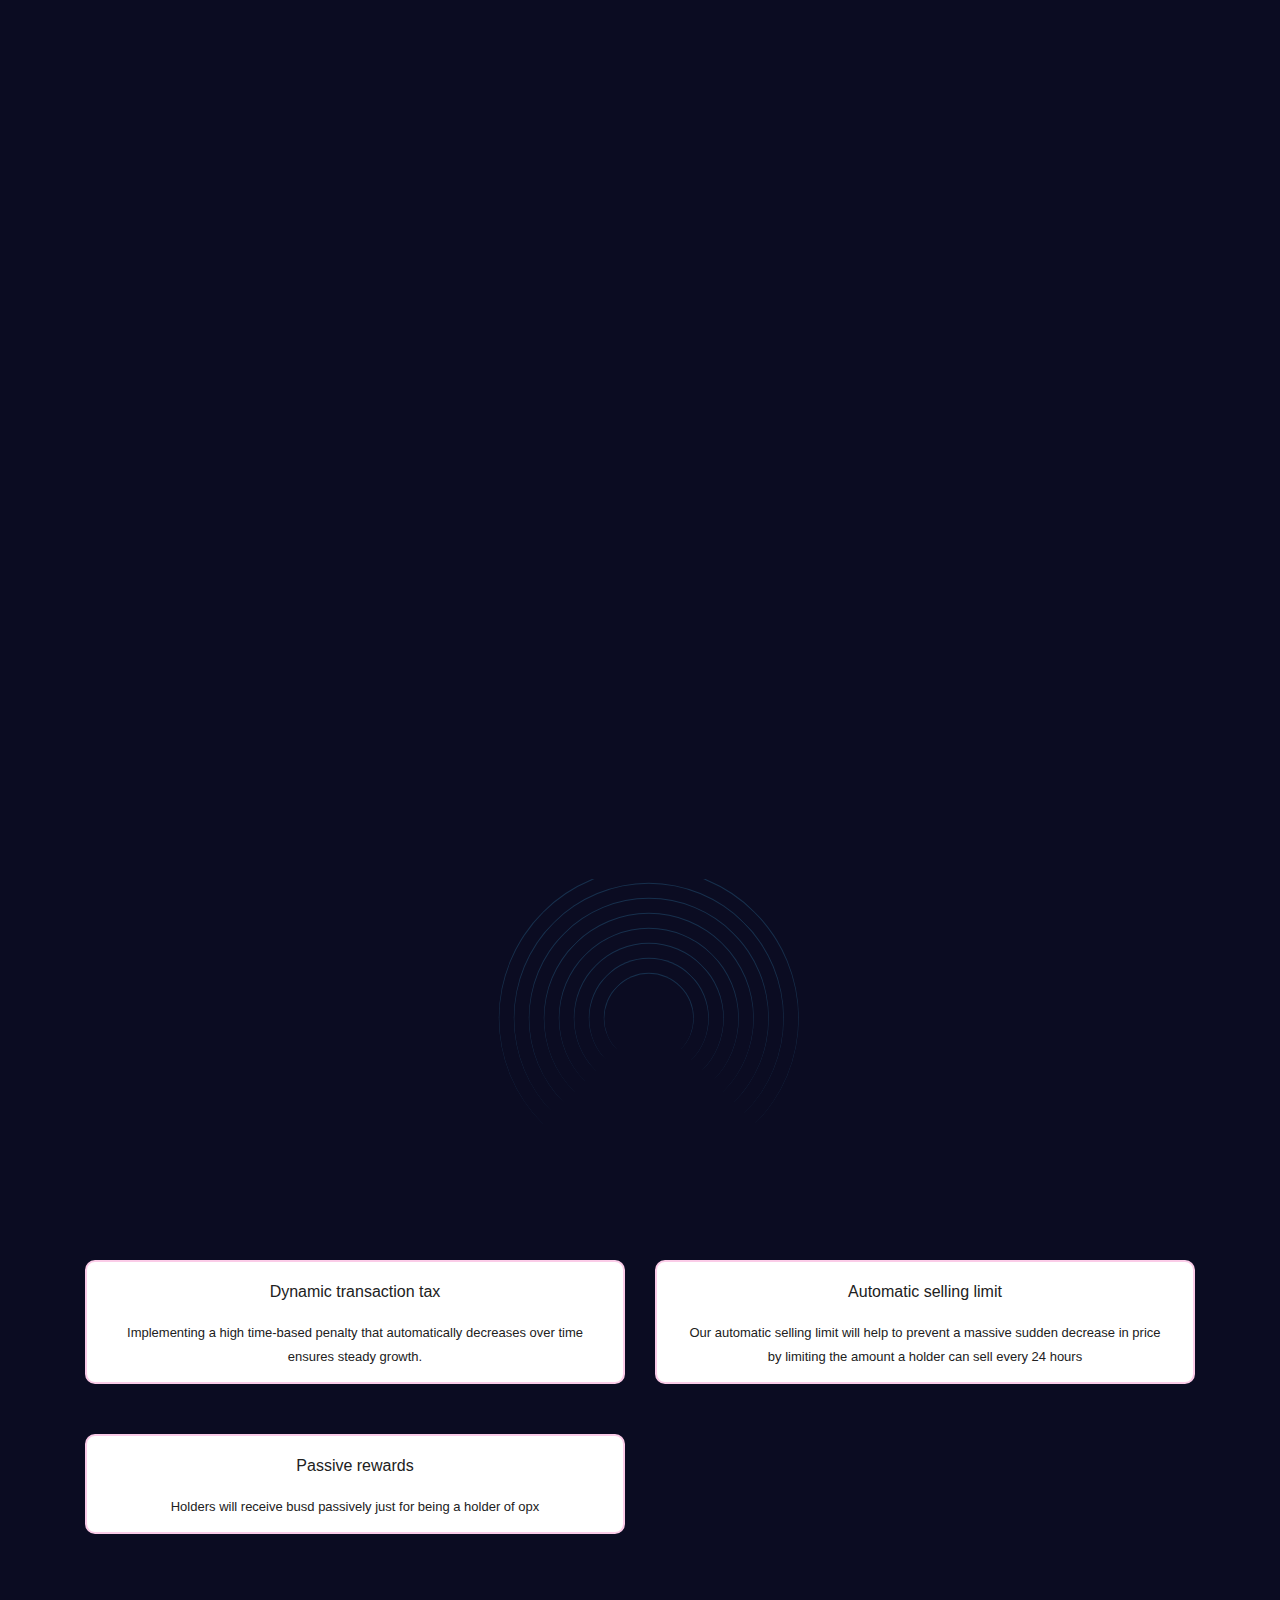
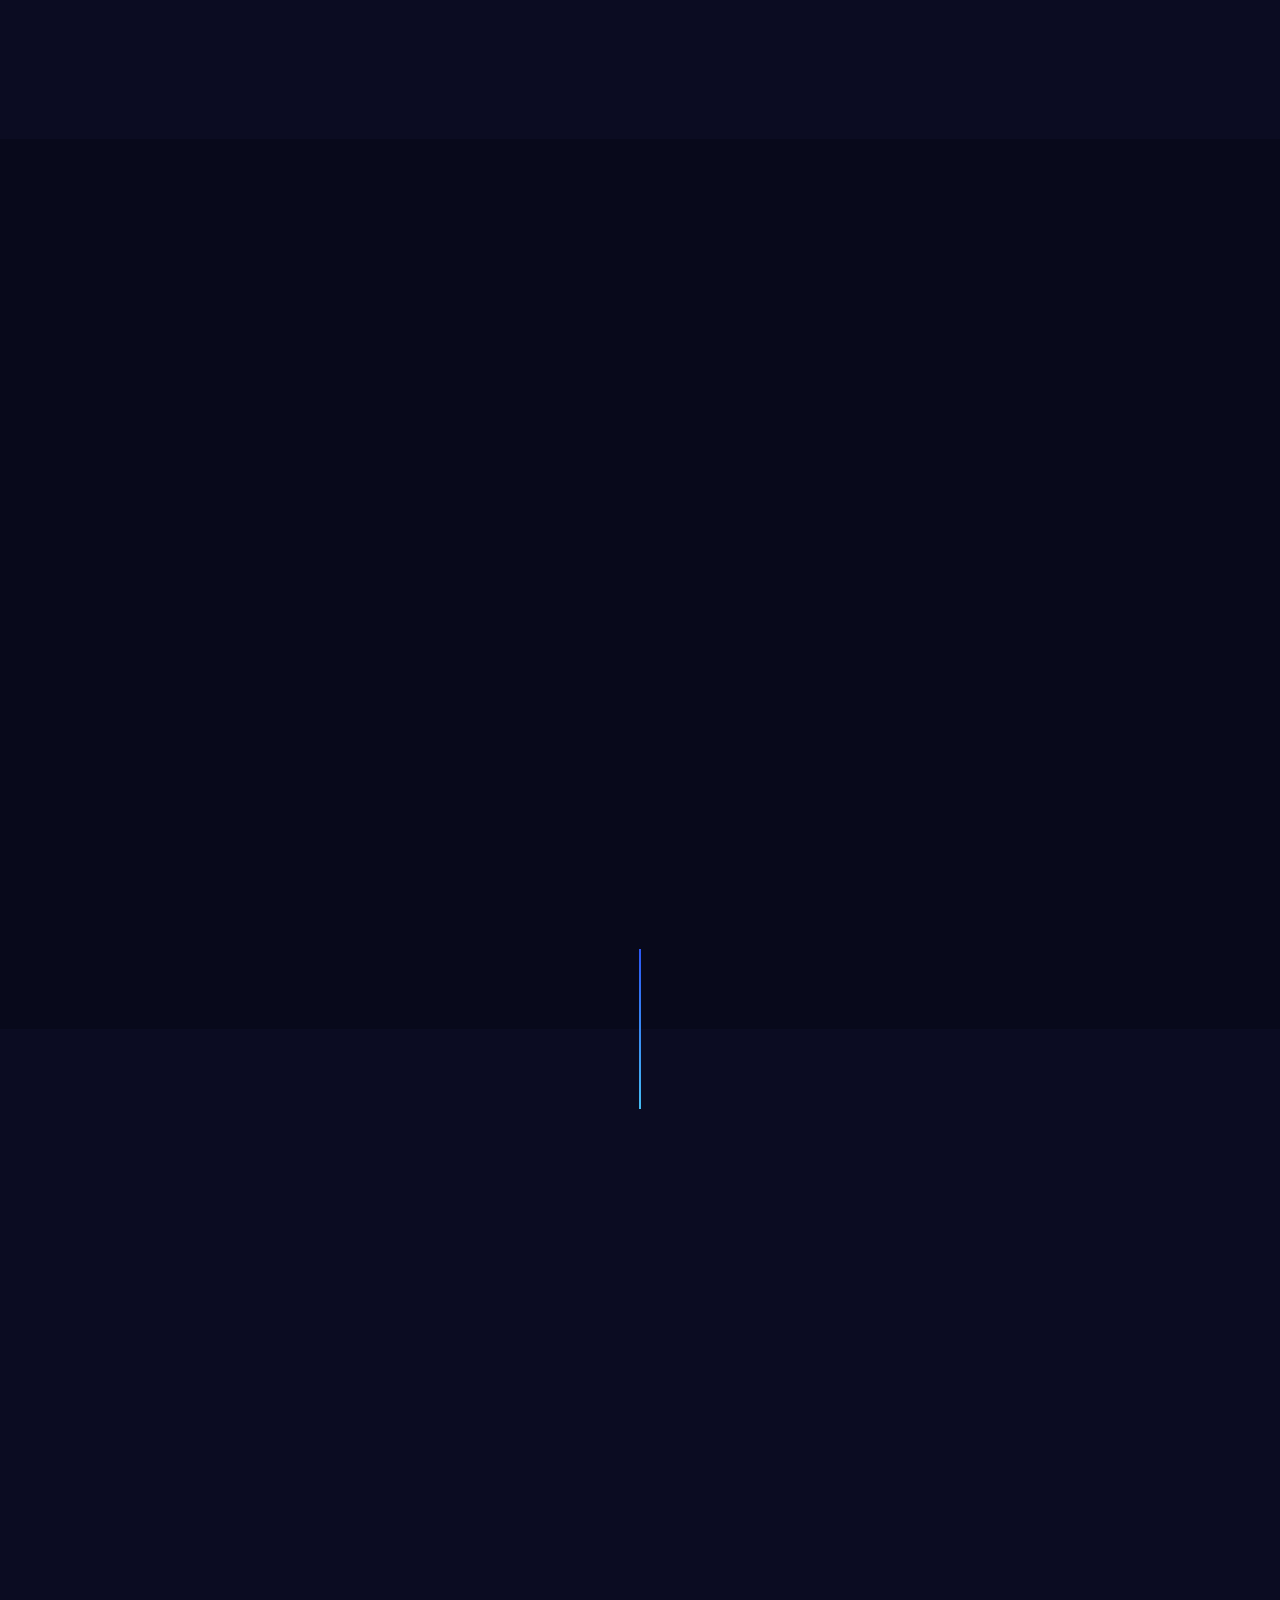
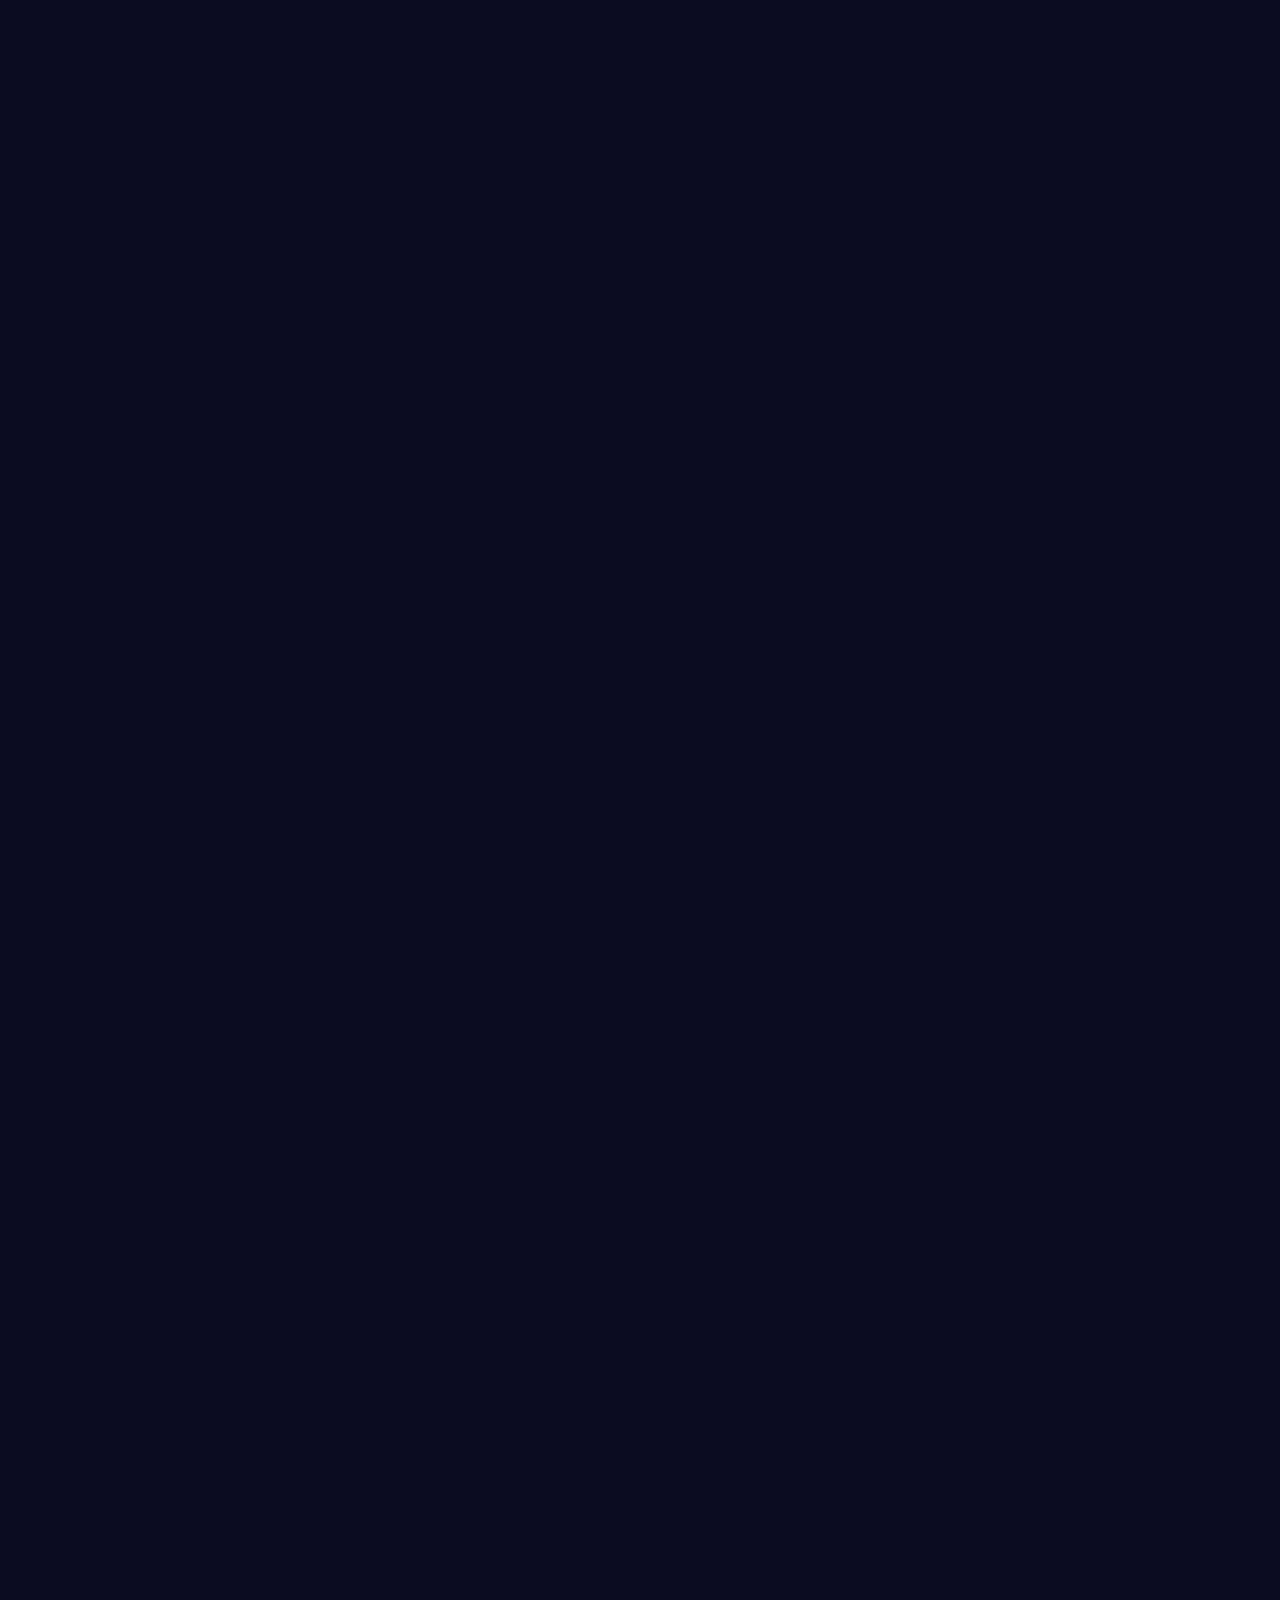
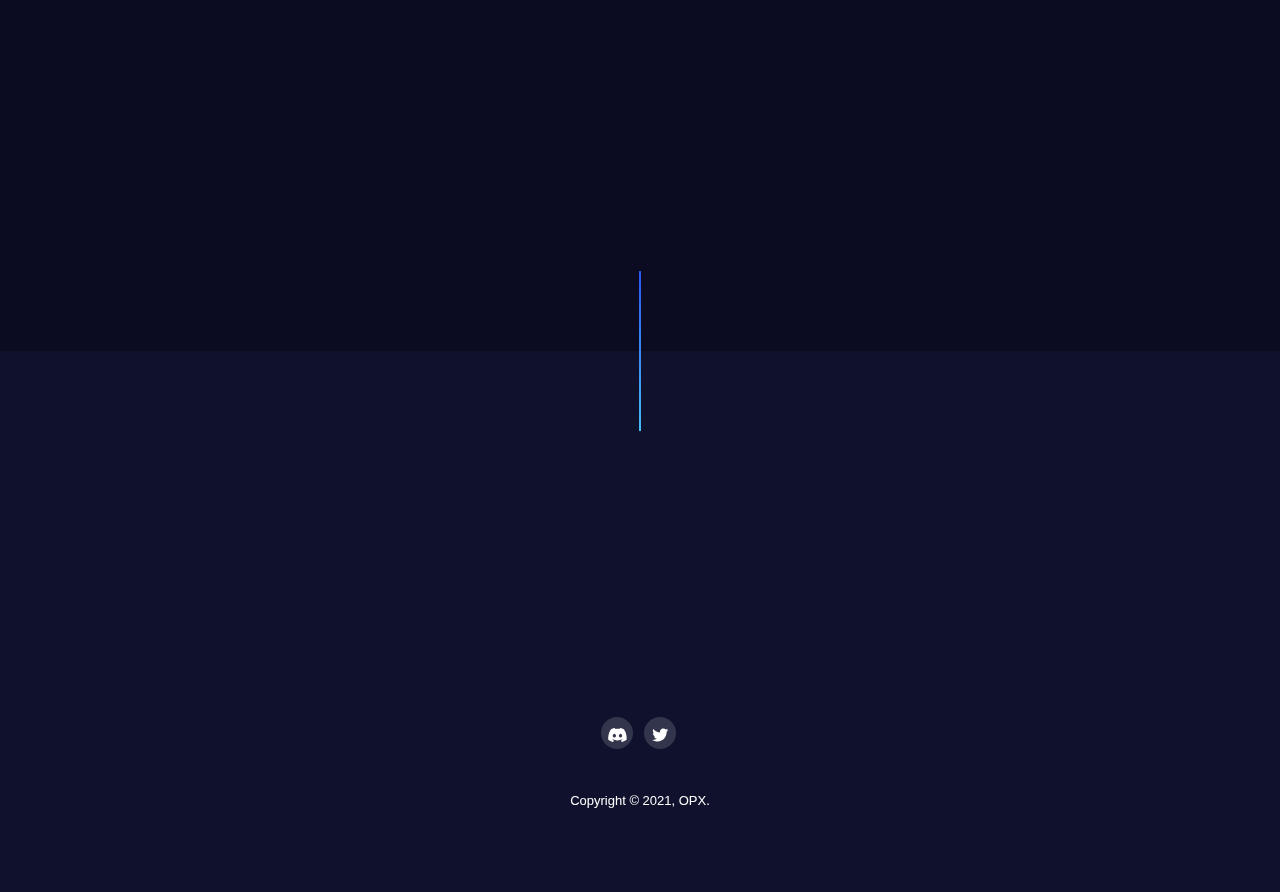
==== commit 05c64ba7: "done color" ====
--- a/index.html
+++ b/index.html
@@ -133,6 +133,7 @@
                                     </li>
                                     <li class="menu-item"><a class="menu-link nav-link" href="#faqs">Faqs</a></li>
                                     <li class="menu-item"><a class="menu-link nav-link" href="#contact">Contact</a></li>
+                                    <li class="menu-item"><a class="menu-link nav-link " ><button class="btn btn-primary">Whitepaper</button></a></li>
                                 </ul>
                                 <ul class="menu-btns animated" data-animate="fadeInDown" data-delay=".85">
                                     <!-- <li><a href="dapp.html" class="btn btn-rg btn-auto btn-outline btn-grad on-bg-theme btn-round"><span>Buy Now</span></a></li> -->
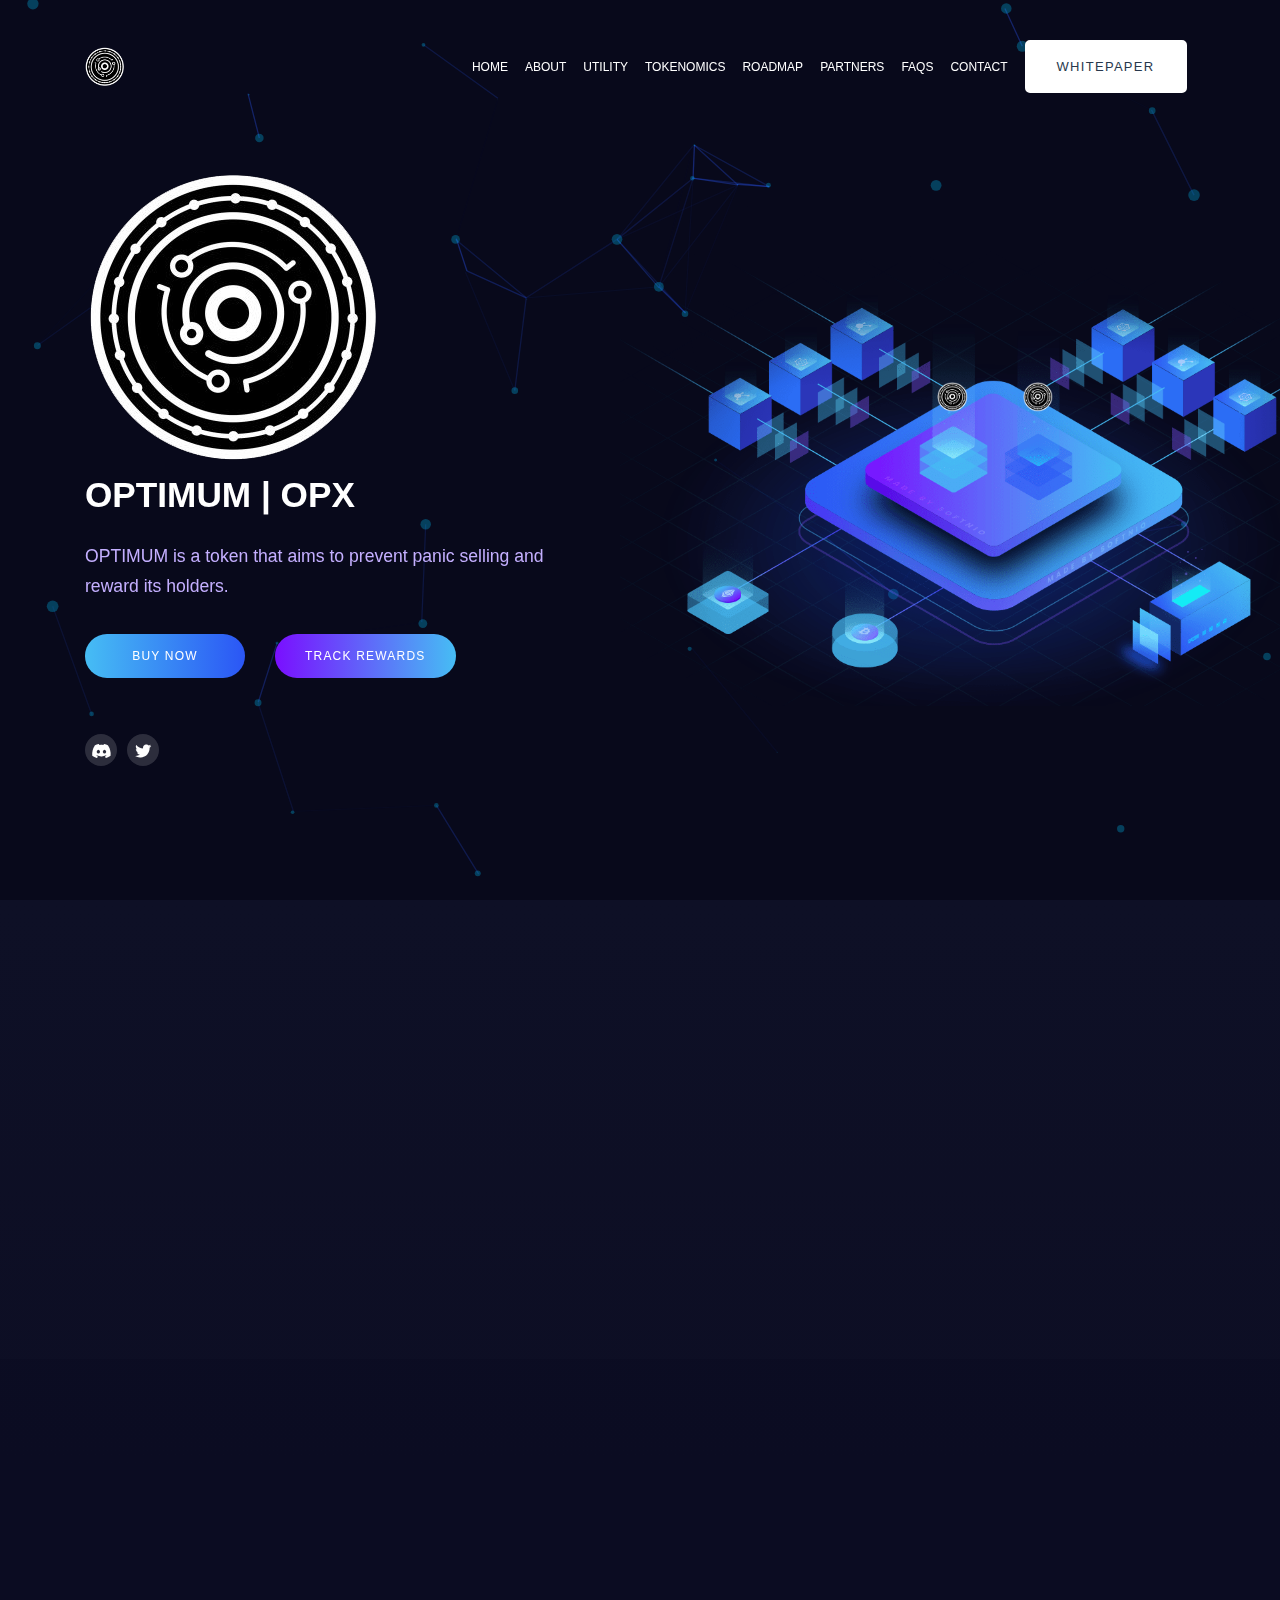
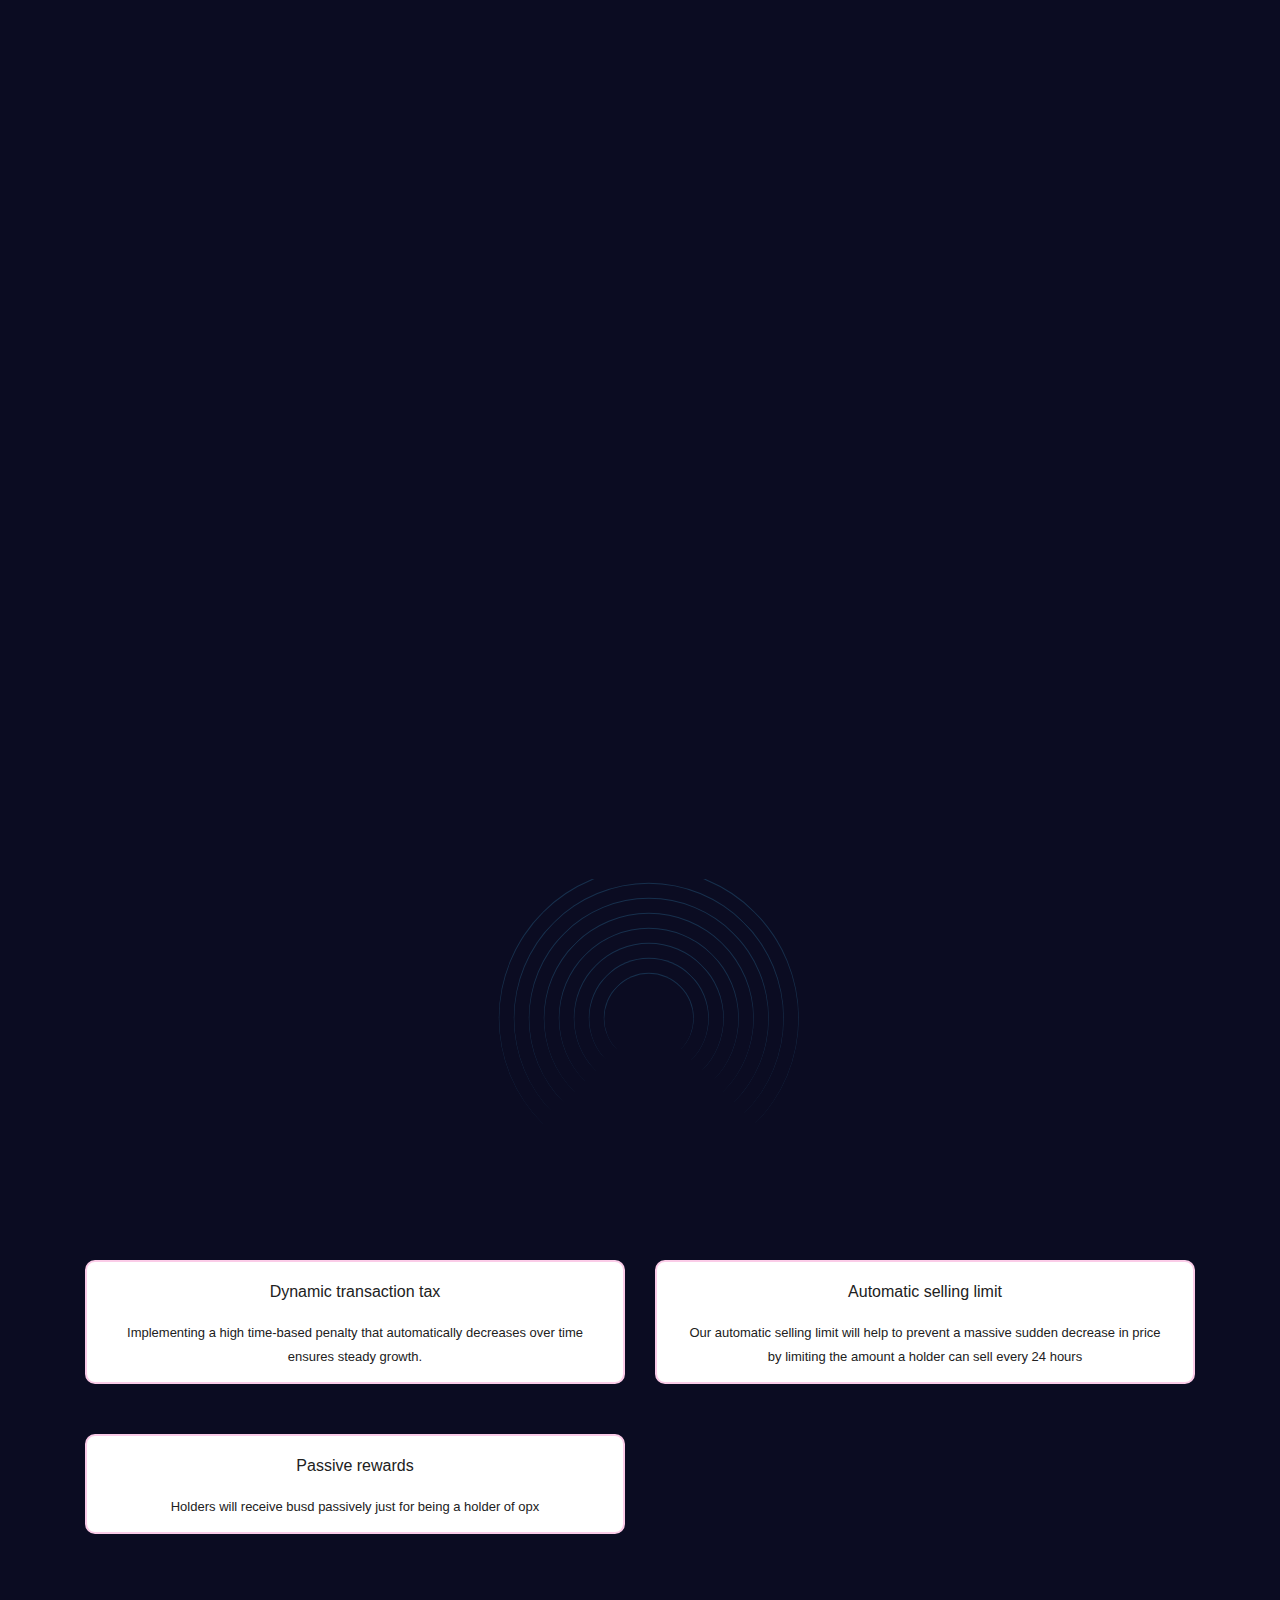
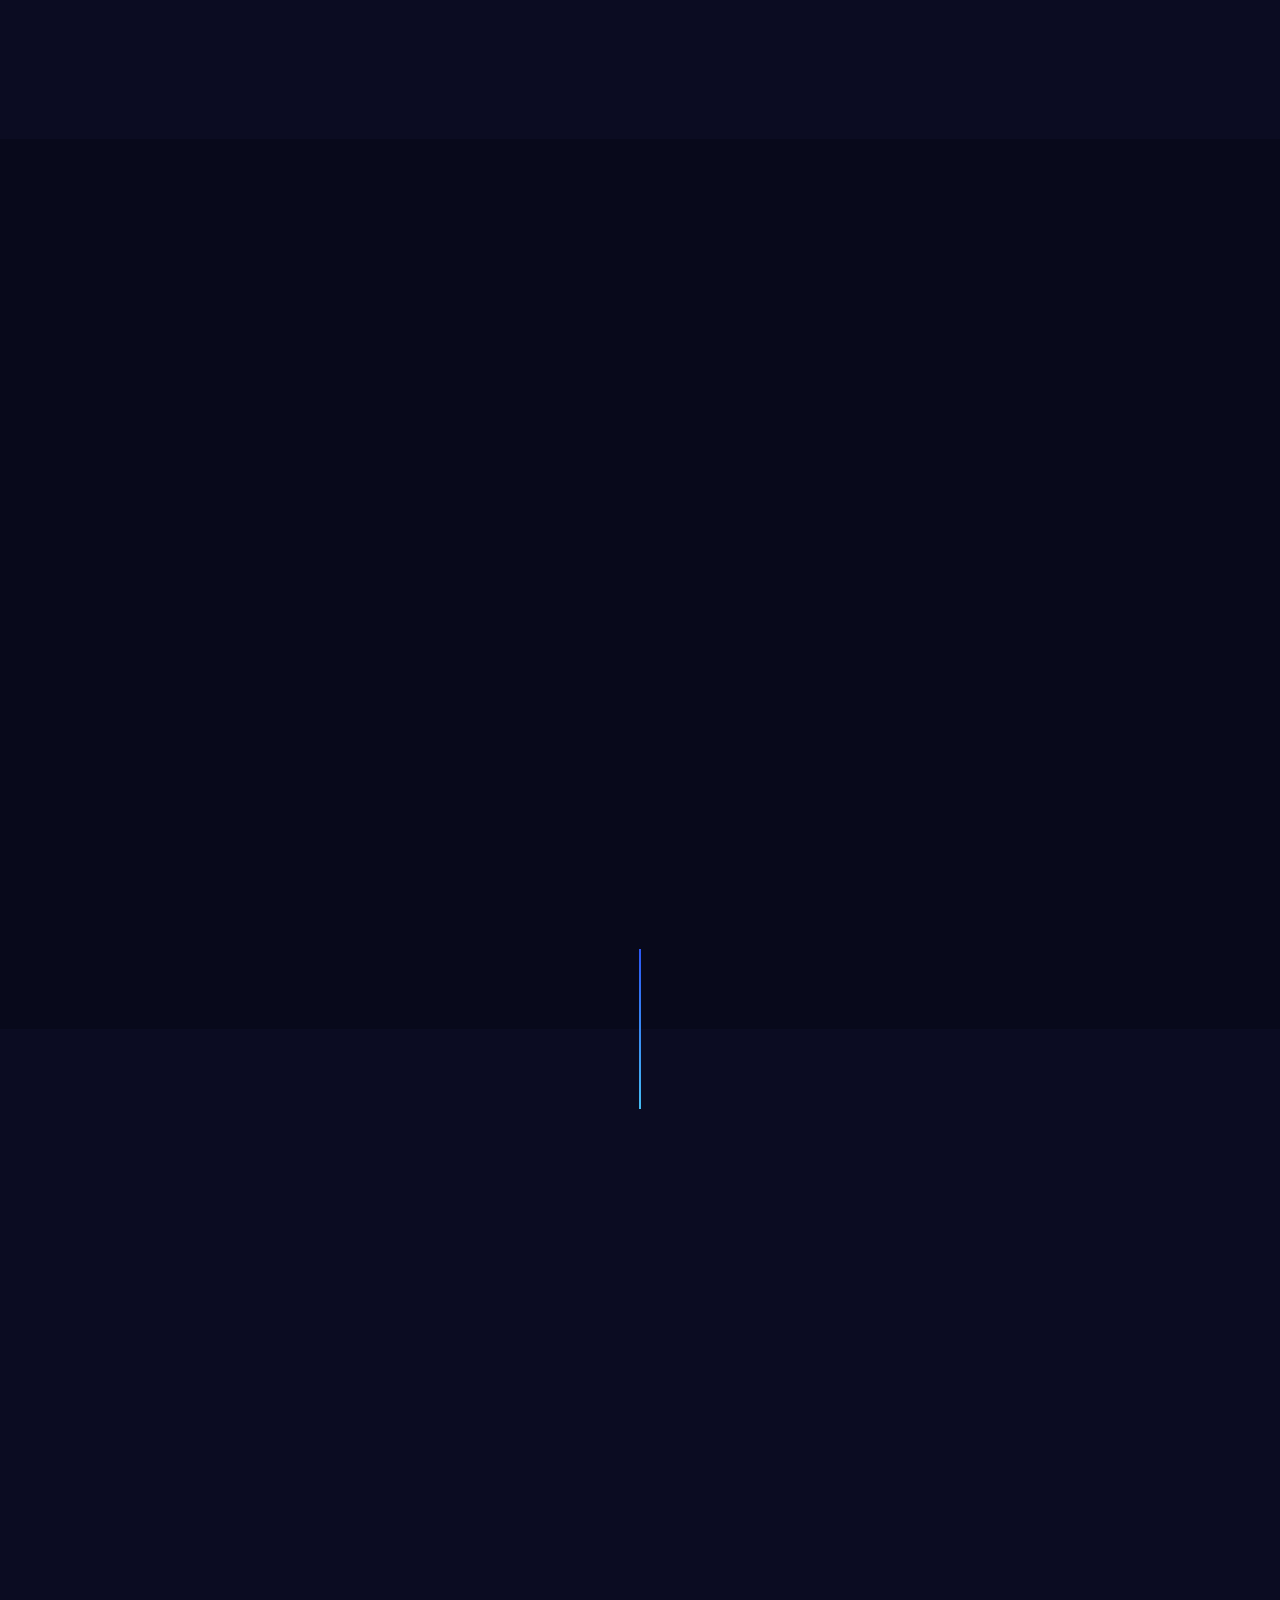
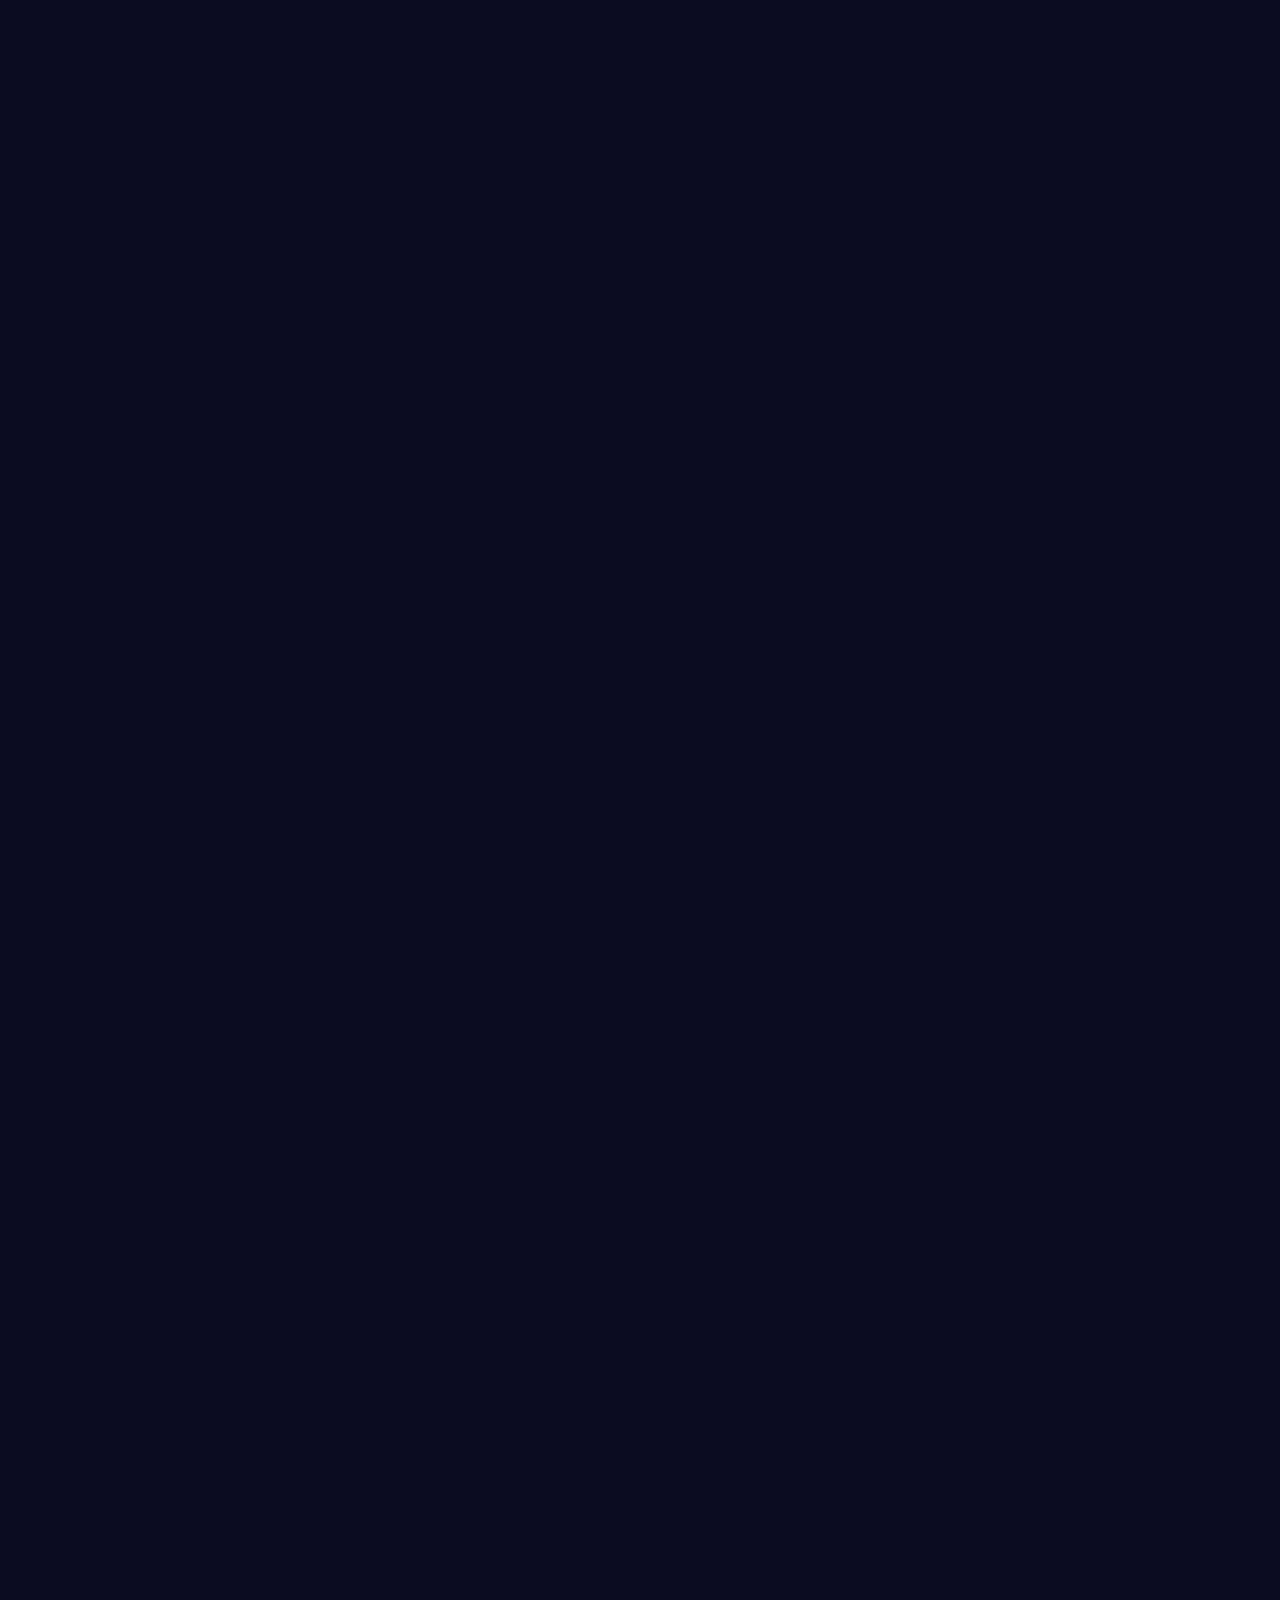
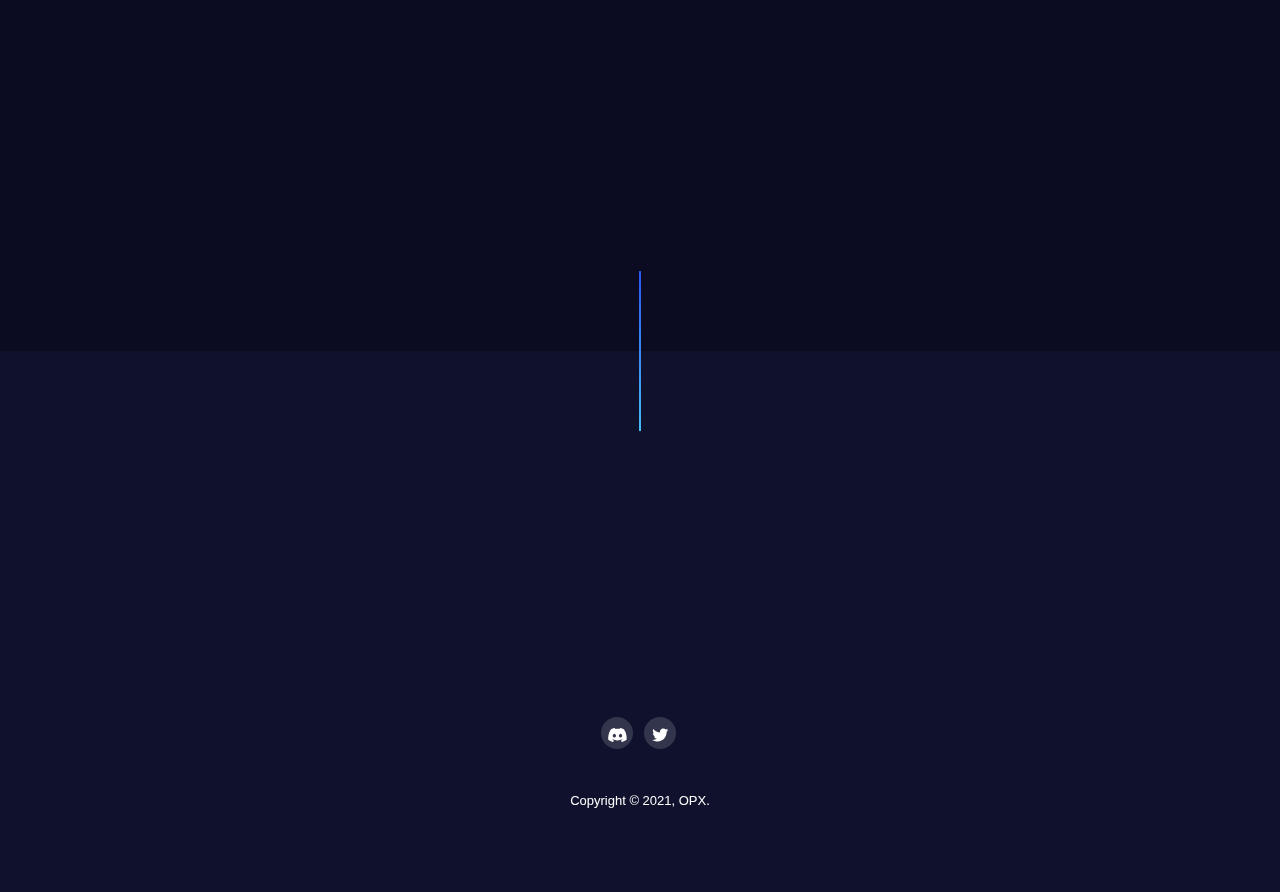
==== commit 71943ae2: "done" ====
--- a/index.html
+++ b/index.html
@@ -133,7 +133,7 @@
                                     </li>
                                     <li class="menu-item"><a class="menu-link nav-link" href="#faqs">Faqs</a></li>
                                     <li class="menu-item"><a class="menu-link nav-link" href="#contact">Contact</a></li>
-                                    <li class="menu-item"><a class="menu-link nav-link " ><button class="btn btn-primary">Whitepaper</button></a></li>
+                                    <li class="menu-item"><a target="_blank" href="./Optimum_whitepaper.pdf" class="menu-link nav-link " ><button class="btn btn-primary">Whitepaper</button></a></li>
                                 </ul>
                                 <ul class="menu-btns animated" data-animate="fadeInDown" data-delay=".85">
                                     <!-- <li><a href="dapp.html" class="btn btn-rg btn-auto btn-outline btn-grad on-bg-theme btn-round"><span>Buy Now</span></a></li> -->
